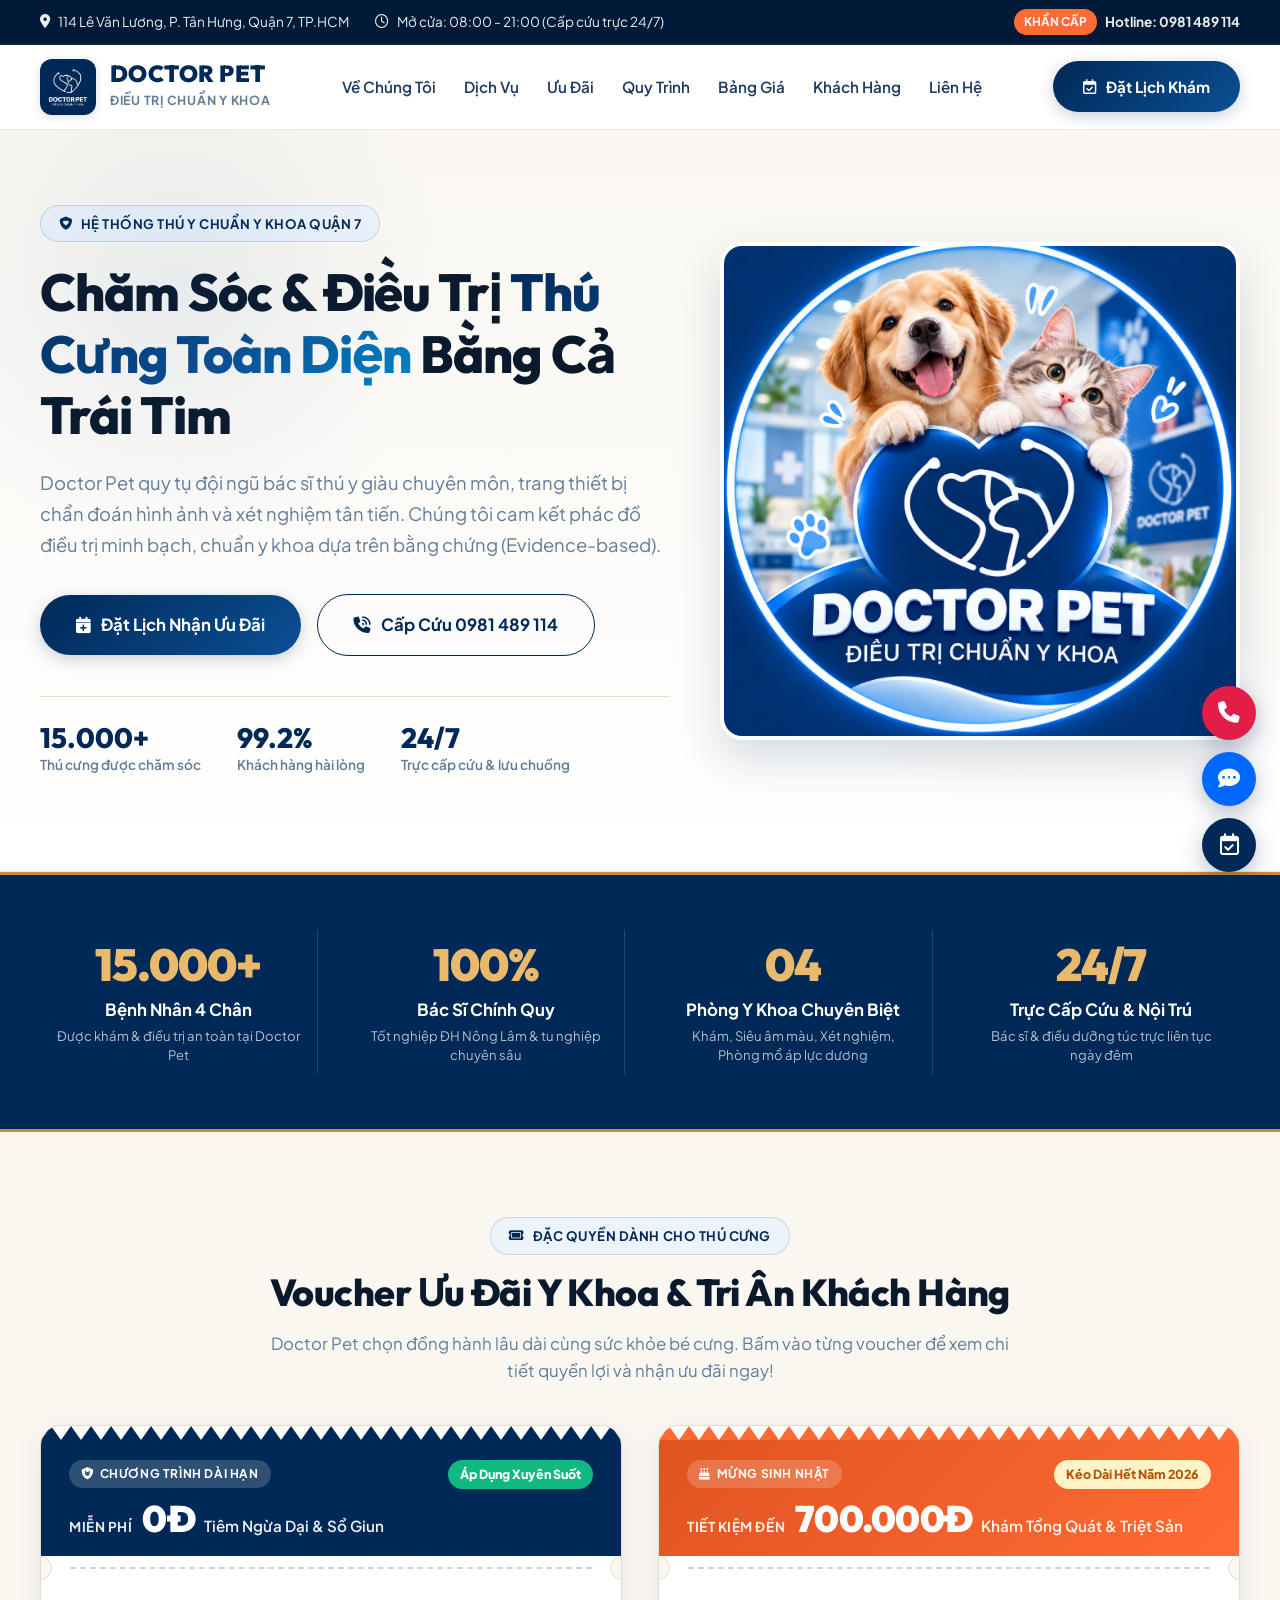
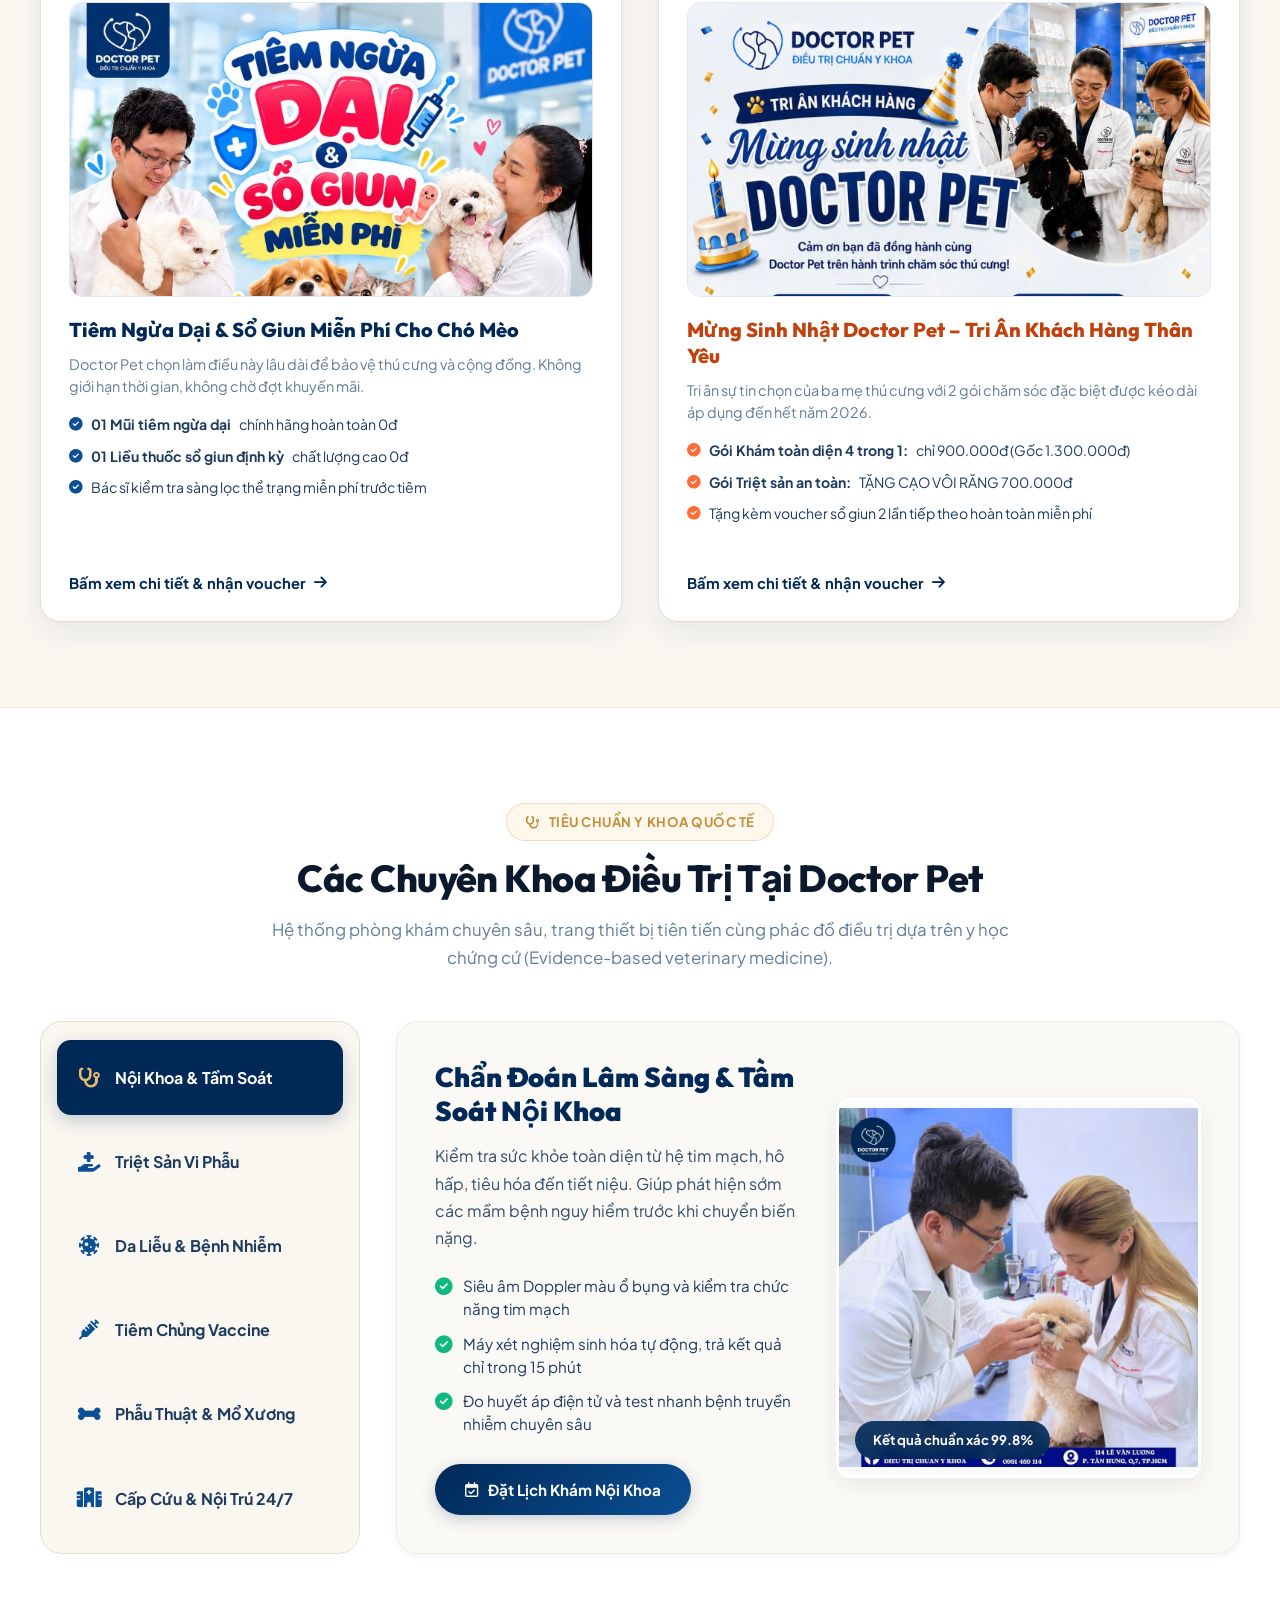
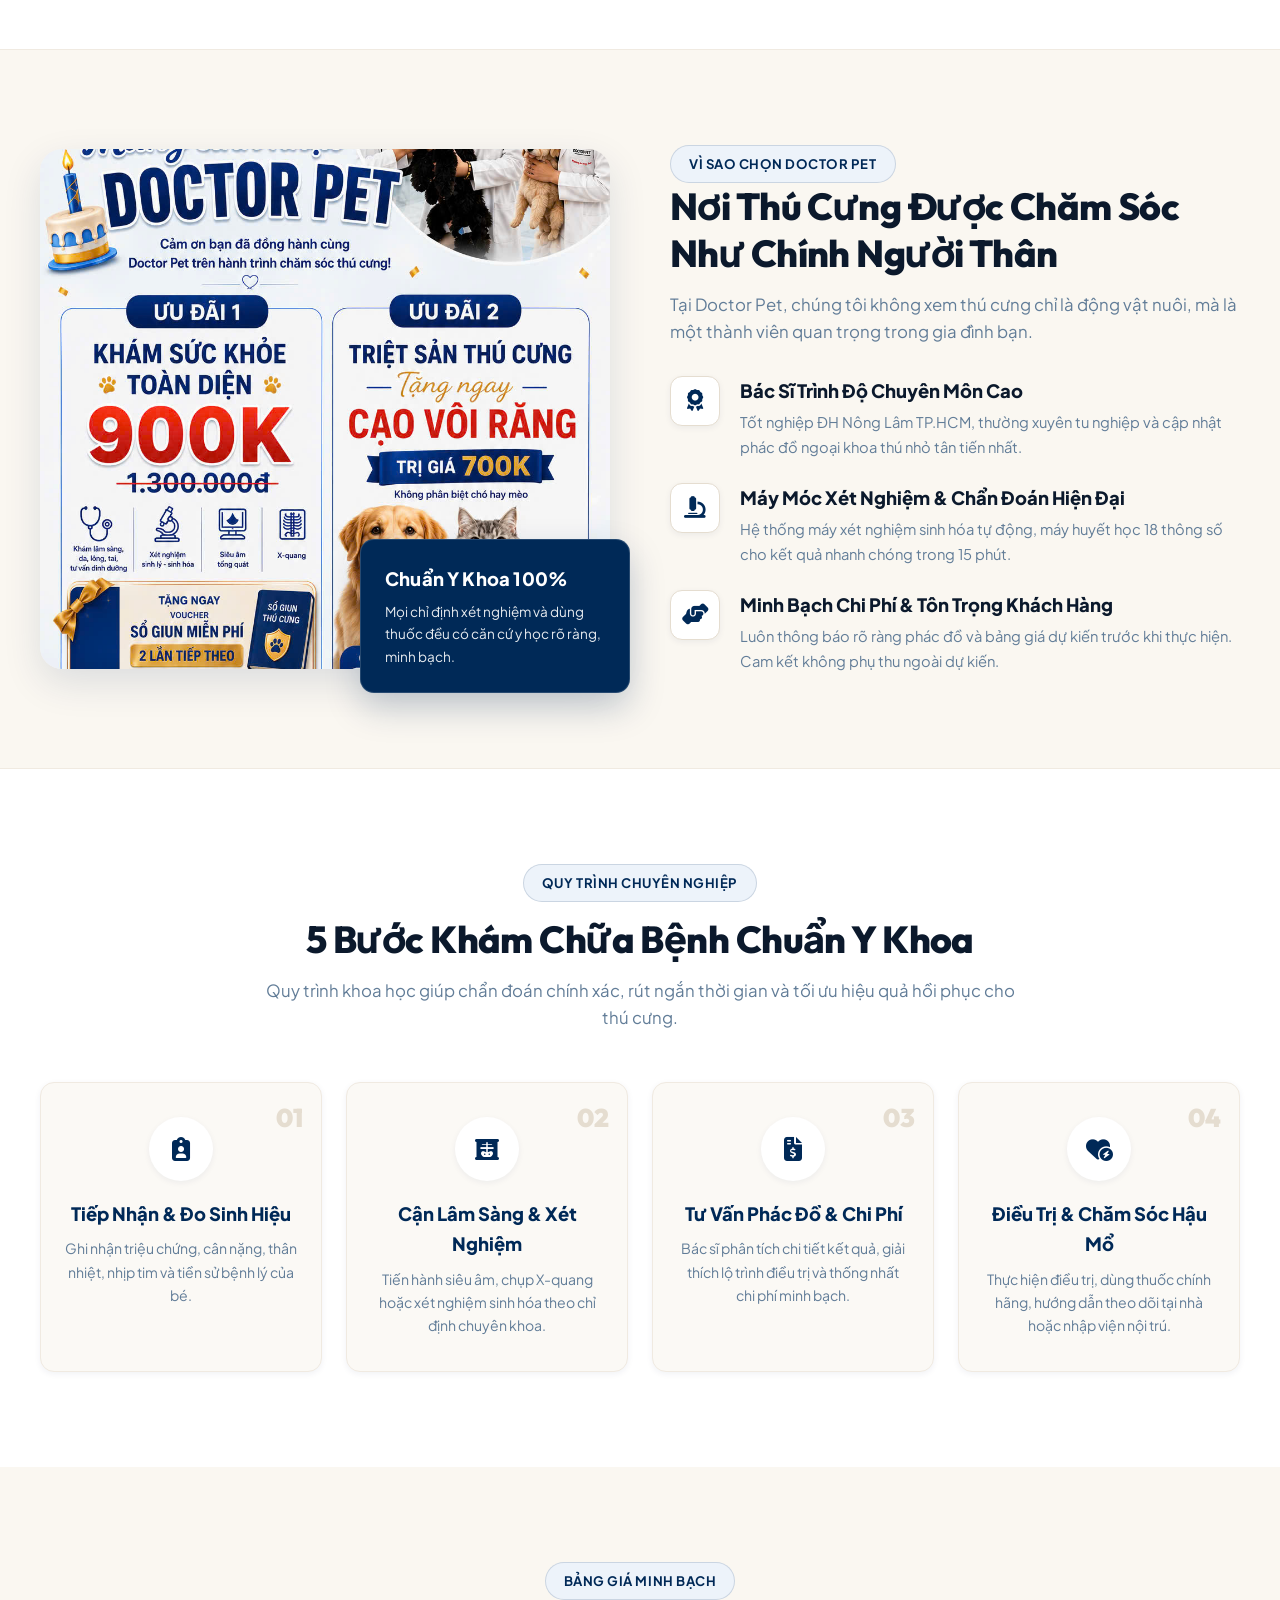
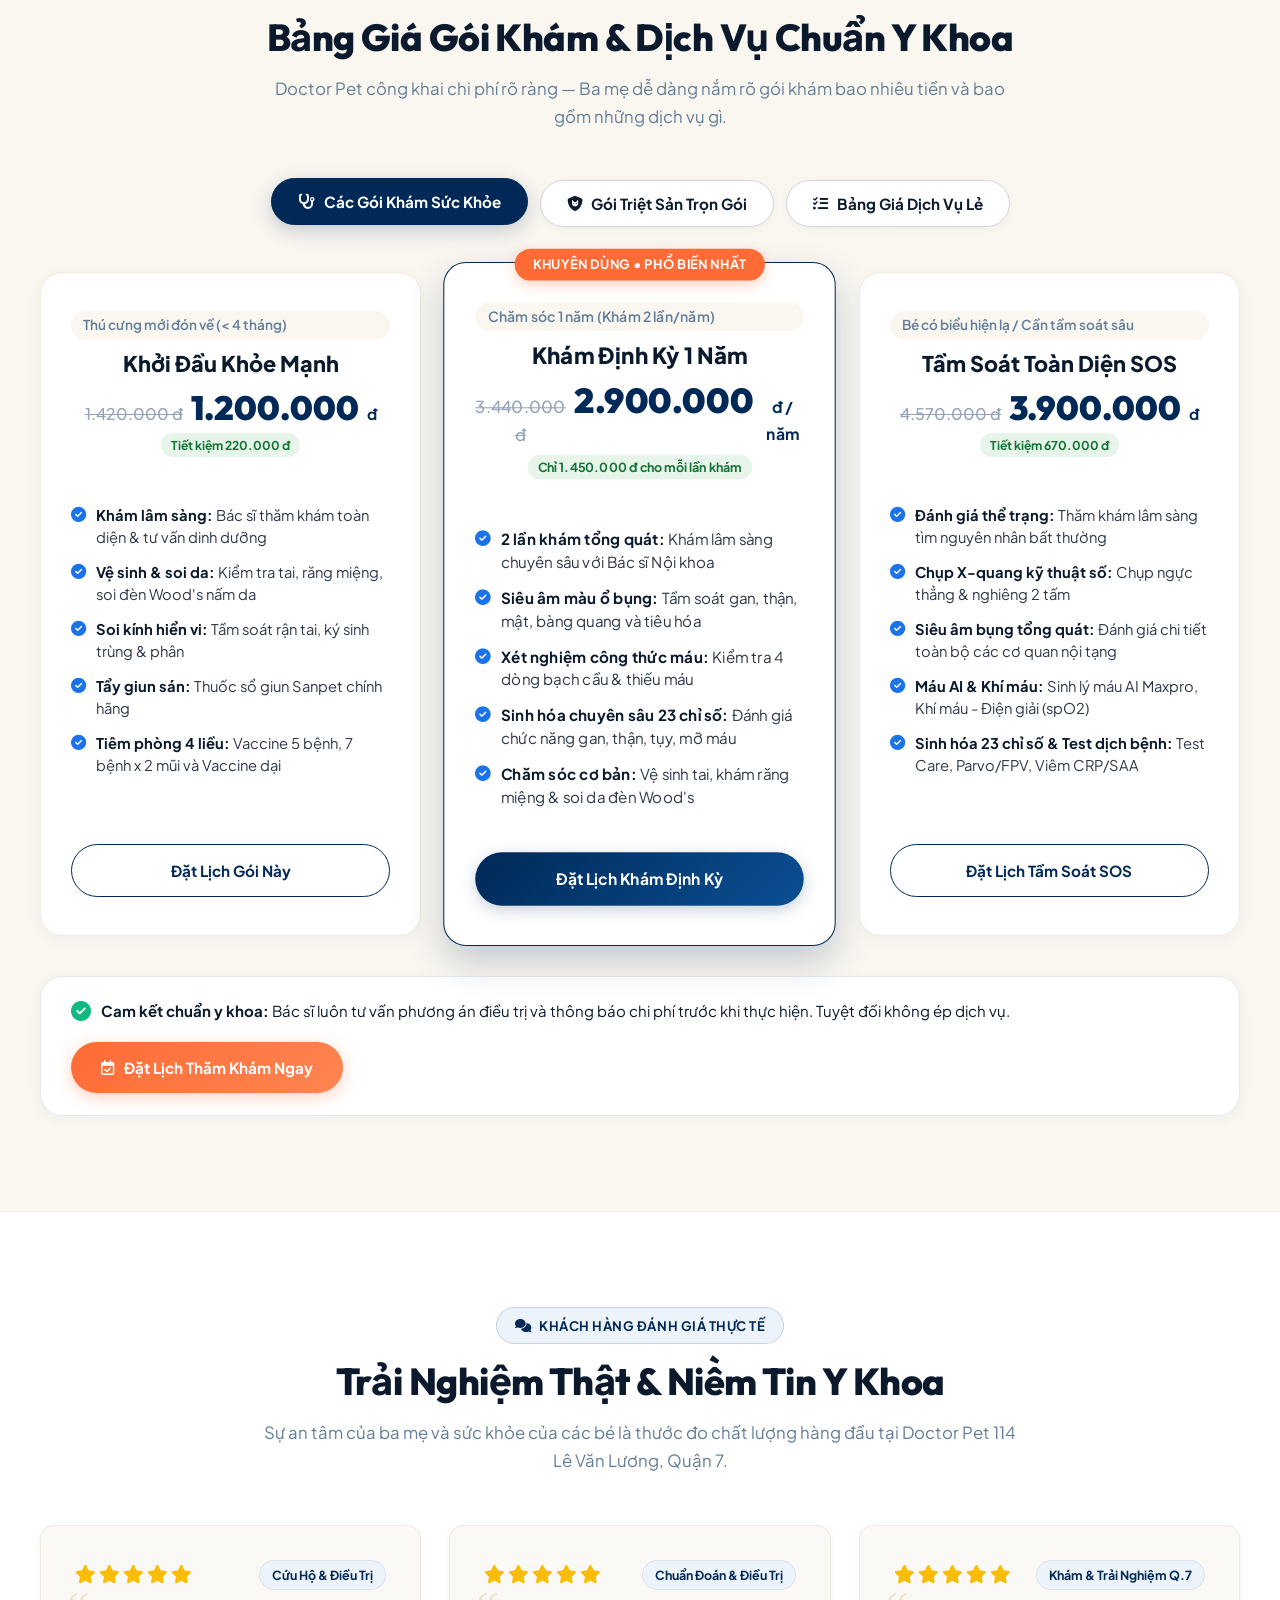
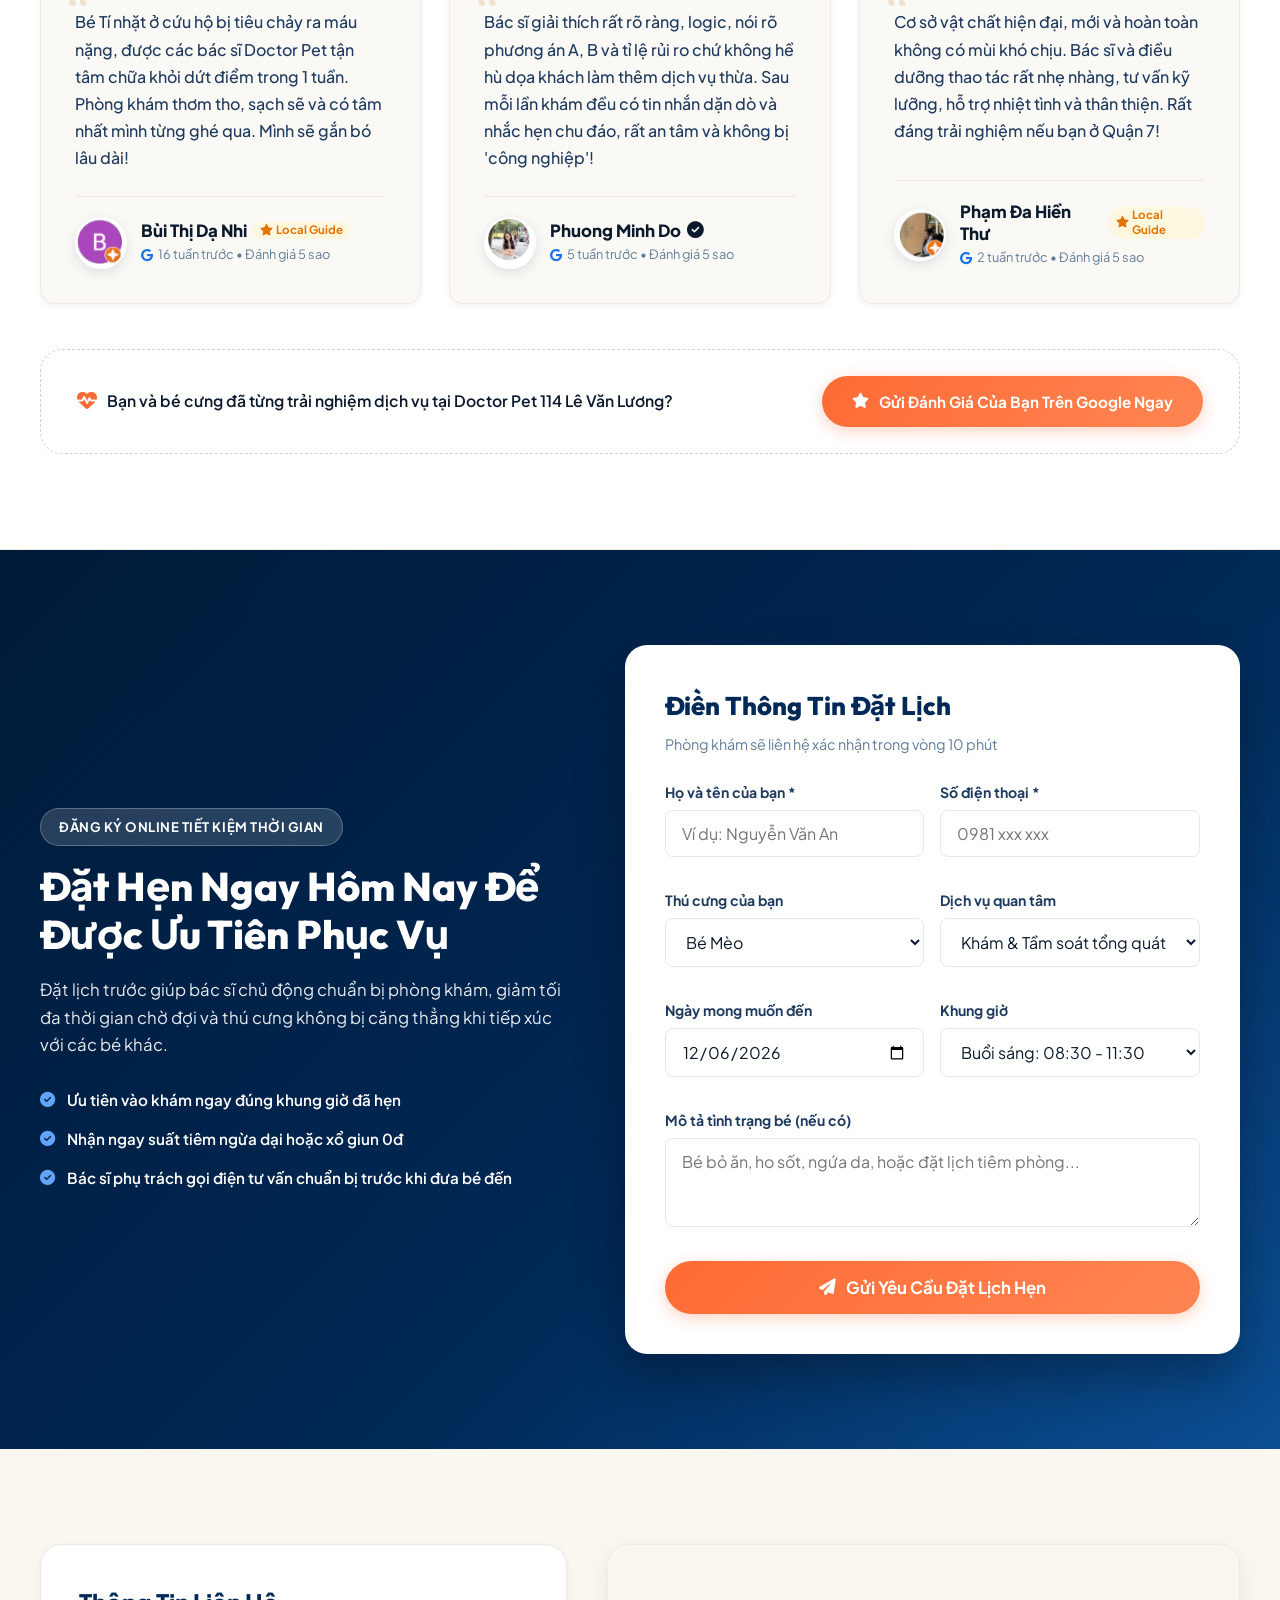
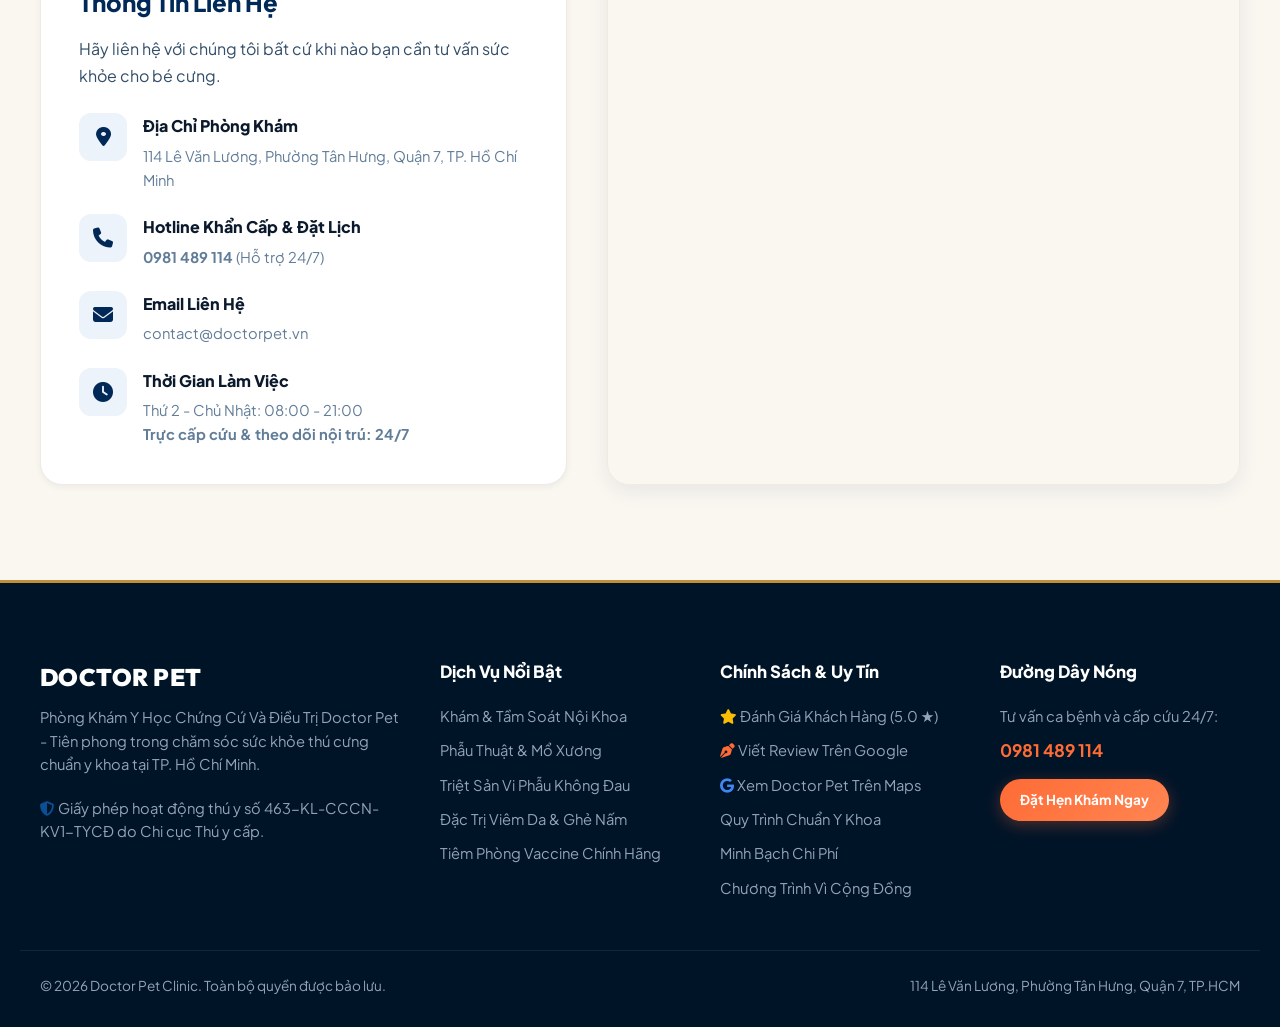
==== index.html @ 63d96e22 "feat: cap nhat hinh anh thuc te cho cac chuyen khoa va can chinh voucher 16:9 dep mat" ====
<!DOCTYPE html>
<html lang="vi">
<head>
  <meta charset="UTF-8">
  <meta name="viewport" content="width=device-width, initial-scale=1.0">
  <title>Doctor Pet - Phòng Khám Thú Y Chuẩn Y Khoa Quận 7 | Cấp Cứu & Điều Trị Chuyên Sâu</title>
  <meta name="description" content="Phòng khám thú y Doctor Pet - 114 Lê Văn Lương, Q7. Dịch vụ khám chữa bệnh chuẩn y khoa, mổ xương, triệt sản công nghệ cao, tầm soát sức khỏe và cấp cứu thú cưng 24/7. Hotline: 0981 489 114">
  <meta name="keywords" content="phòng khám thú y quận 7, thú y doctor pet, cấp cứu thú cưng quận 7, triệt sản chó mèo quận 7, mổ xương thú y, tiêm phòng chó mèo">

  <!-- Open Graph -->
  <meta property="og:title" content="Doctor Pet - Phòng Khám Thú Y Chuẩn Y Khoa Quận 7">
  <meta property="og:description" content="Khám chữa bệnh, triệt sản, phẫu thuật chỉnh hình & cấp cứu 24/7 cho thú cưng tại Quận 7. Tận tâm - Minh bạch - Chuẩn y khoa.">
  <meta property="og:image" content="assets/images/logo.jpg">
  <meta property="og:type" content="website">

  <!-- Favicon -->
  <link rel="icon" type="image/jpeg" href="assets/images/logo.jpg">

  <!-- Google Fonts -->
  <link rel="preconnect" href="https://fonts.googleapis.com">
  <link rel="preconnect" href="https://fonts.gstatic.com" crossorigin>
  <link href="https://fonts.googleapis.com/css2?family=Outfit:wght@500;600;700;800;900&family=Plus+Jakarta+Sans:wght@400;500;600;700;800&display=swap" rel="stylesheet">

  <!-- FontAwesome 6 Icons -->
  <link rel="stylesheet" href="https://cdnjs.cloudflare.com/ajax/libs/font-awesome/6.5.2/css/all.min.css">

  <!-- Main Stylesheet -->
  <link rel="stylesheet" href="assets/css/style.css">
</head>
<body>

  <!-- Top Announcement Bar -->
  <div class="top-bar">
    <div class="container top-bar-content">
      <div class="top-bar-info">
        <div class="top-bar-item">
          <i class="fa-solid fa-location-dot"></i>
          <span>114 Lê Văn Lương, P. Tân Hưng, Quận 7, TP.HCM</span>
        </div>
        <div class="top-bar-item">
          <i class="fa-regular fa-clock"></i>
          <span>Mở cửa: 08:00 - 21:00 (Cấp cứu trực 24/7)</span>
        </div>
      </div>
      <div class="top-bar-item">
        <span class="top-bar-badge">Khẩn cấp</span>
        <a href="tel:0981489114"><strong>Hotline: 0981 489 114</strong></a>
      </div>
    </div>
  </div>

  <!-- Header Navigation -->
  <header class="main-header" id="mainHeader">
    <div class="container nav-wrapper">
      <a href="#" class="logo-group">
        <img src="assets/images/logo.jpg" alt="Doctor Pet Logo">
        <div class="brand-text">
          <h1>DOCTOR PET</h1>
          <span>Điều Trị Chuẩn Y Khoa</span>
        </div>
      </a>

      <!-- Desktop Nav -->
      <nav class="main-nav" id="mainNav">
        <a href="#about" class="nav-link">Về Chúng Tôi</a>
        <a href="#services" class="nav-link">Dịch Vụ</a>
        <a href="#promotions" class="nav-link">Ưu Đãi</a>
        <a href="#workflow" class="nav-link">Quy Trình</a>
        <a href="#pricing" class="nav-link">Bảng Giá</a>
        <a href="#reviews" class="nav-link">Khách Hàng</a>
        <a href="#contact" class="nav-link">Liên Hệ</a>
      </nav>

      <!-- Action Button -->
      <div class="header-actions">
        <a href="#booking" class="btn btn-primary">
          <i class="fa-regular fa-calendar-check"></i>
          <span>Đặt Lịch Khám</span>
        </a>
        <button class="mobile-toggle" id="mobileToggle" aria-label="Menu">
          <i class="fa-solid fa-bars"></i>
        </button>
      </div>
    </div>
  </header>

  <!-- Hero Section -->
  <section class="hero" id="home">
    <div class="hero-glow-1"></div>
    <div class="hero-glow-2"></div>
    <div class="container hero-grid">
      <div class="hero-content">
        <div class="badge badge-primary">
          <i class="fa-solid fa-shield-heart"></i>
          <span>Hệ Thống Thú Y Chuẩn Y Khoa Quận 7</span>
        </div>
        <h2 class="hero-title">
          Chăm Sóc & Điều Trị <span class="highlight">Thú Cưng Toàn Diện</span> Bằng Cả Trái Tim
        </h2>
        <p class="hero-desc">
          Doctor Pet quy tụ đội ngũ bác sĩ thú y giàu chuyên môn, trang thiết bị chẩn đoán hình ảnh và xét nghiệm tân tiến. Chúng tôi cam kết phác đồ điều trị minh bạch, chuẩn y khoa dựa trên bằng chứng (Evidence-based).
        </p>
        <div class="hero-ctas">
          <a href="#booking" class="btn btn-primary btn-lg">
            <i class="fa-solid fa-calendar-plus"></i>
            <span>Đặt Lịch Nhận Ưu Đãi</span>
          </a>
          <a href="tel:0981489114" class="btn btn-outline btn-lg">
            <i class="fa-solid fa-phone-volume"></i>
            <span>Cấp Cứu 0981 489 114</span>
          </a>
        </div>
        <div class="hero-trust">
          <div class="trust-item">
            <span class="trust-number">15.000+</span>
            <span class="trust-label">Thú cưng được chăm sóc</span>
          </div>
          <div class="trust-item">
            <span class="trust-number">99.2%</span>
            <span class="trust-label">Khách hàng hài lòng</span>
          </div>
          <div class="trust-item">
            <span class="trust-number">24/7</span>
            <span class="trust-label">Trực cấp cứu & lưu chuồng</span>
          </div>
        </div>
      </div>

      <div class="hero-visual">
        <div class="hero-image-card">
          <img src="assets/images/avatar-bs.png" alt="Bác sĩ thú y Doctor Pet">
        </div>
      </div>
    </div>
  </section>

  <!-- ADI-Style Dark Navy Counter Strip (Chỉ Số Uy Tín & Chuẩn Quốc Tế) -->
  <section class="counter-section">
    <div class="container">
      <div class="counter-grid">
        <div class="counter-item">
          <div class="counter-number">15.000+</div>
          <div class="counter-label">Bệnh Nhân 4 Chân</div>
          <div class="counter-sub">Được khám & điều trị an toàn tại Doctor Pet</div>
        </div>
        <div class="counter-item">
          <div class="counter-number">100%</div>
          <div class="counter-label">Bác Sĩ Chính Quy</div>
          <div class="counter-sub">Tốt nghiệp ĐH Nông Lâm & tu nghiệp chuyên sâu</div>
        </div>
        <div class="counter-item">
          <div class="counter-number">04</div>
          <div class="counter-label">Phòng Y Khoa Chuyên Biệt</div>
          <div class="counter-sub">Khám, Siêu âm màu, Xét nghiệm, Phòng mổ áp lực dương</div>
        </div>
        <div class="counter-item">
          <div class="counter-number">24/7</div>
          <div class="counter-label">Trực Cấp Cứu & Nội Trú</div>
          <div class="counter-sub">Bác sĩ & điều dưỡng túc trực liên tục ngày đêm</div>
        </div>
      </div>
    </div>
  </section>

  <!-- Promotions Highlight: Interactive Voucher Cards with Sawtooth Perforation -->
  <section class="promo-section" id="promotions">
    <div class="container">
      <div class="section-header" style="margin-bottom: 40px;">
        <div class="badge badge-primary"><i class="fa-solid fa-ticket"></i> Đặc Quyền Dành Cho Thú Cưng</div>
        <h2 class="section-title">Voucher Ưu Đãi Y Khoa & Tri Ân Khách Hàng</h2>
        <p class="section-subtitle">Doctor Pet chọn đồng hành lâu dài cùng sức khỏe bé cưng. Bấm vào từng voucher để xem chi tiết quyền lợi và nhận ưu đãi ngay!</p>
      </div>

      <div class="vouchers-grid">
        <!-- Voucher 1: Tiêm dại & sổ giun miễn phí xuyên suốt -->
        <div class="voucher-card" onclick="openVoucherModal('rabies')" role="button" tabindex="0" aria-label="Xem voucher tiêm dại và sổ giun miễn phí">
          <!-- Răng cưa ở đầu voucher -->
          <div class="voucher-sawtooth-wrap">
            <div class="voucher-sawtooth-teeth"></div>
          </div>

          <div class="voucher-header">
            <div class="voucher-badge-row">
              <span class="voucher-type-badge"><i class="fa-solid fa-shield-cat"></i> CHƯƠNG TRÌNH DÀI HẠN</span>
              <span class="voucher-status-badge badge-pulse">Áp Dụng Xuyên Suốt</span>
            </div>
            <div class="voucher-value-box">
              <span class="voucher-value-prefix">MIỄN PHÍ</span>
              <span class="voucher-value-main">0Đ</span>
              <span class="voucher-value-sub">Tiêm Ngừa Dại & Sổ Giun</span>
            </div>
          </div>

          <!-- Rãnh xé vé & đường gạch đứt -->
          <div class="voucher-tear-line">
            <span class="voucher-notch notch-left"></span>
            <span class="voucher-dashed-line"></span>
            <span class="voucher-notch notch-right"></span>
          </div>

          <div class="voucher-body">
            <div class="voucher-thumb-wrap">
              <img src="assets/images/tiem-dai-voucher-16x9.png" alt="Doctor Pet tiêm ngừa dại và sổ giun miễn phí" class="voucher-thumb">
            </div>
            <h3 class="voucher-title">Tiêm Ngừa Dại & Sổ Giun Miễn Phí Cho Chó Mèo</h3>
            <p class="voucher-desc">Doctor Pet chọn làm điều này lâu dài để bảo vệ thú cưng và cộng đồng. Không giới hạn thời gian, không chờ đợt khuyến mãi.</p>
            <ul class="voucher-perks">
              <li><i class="fa-solid fa-circle-check"></i> <strong>01 Mũi tiêm ngừa dại</strong> chính hãng hoàn toàn 0đ</li>
              <li><i class="fa-solid fa-circle-check"></i> <strong>01 Liều thuốc sổ giun định kỳ</strong> chất lượng cao 0đ</li>
              <li><i class="fa-solid fa-circle-check"></i> Bác sĩ kiểm tra sàng lọc thể trạng miễn phí trước tiêm</li>
            </ul>
            <div class="voucher-footer">
              <span class="voucher-cta-text">Bấm xem chi tiết & nhận voucher <i class="fa-solid fa-arrow-right"></i></span>
            </div>
          </div>
        </div>

        <!-- Voucher 2: Mừng sinh nhật - Tri ân khách hàng đến hết năm -->
        <div class="voucher-card voucher-secondary" onclick="openVoucherModal('birthday')" role="button" tabindex="0" aria-label="Xem voucher mừng sinh nhật Doctor Pet">
          <!-- Răng cưa ở đầu voucher -->
          <div class="voucher-sawtooth-wrap">
            <div class="voucher-sawtooth-teeth"></div>
          </div>

          <div class="voucher-header voucher-header-secondary">
            <div class="voucher-badge-row">
              <span class="voucher-type-badge"><i class="fa-solid fa-cake-candles"></i> MỪNG SINH NHẬT</span>
              <span class="voucher-status-badge badge-amber">Kéo Dài Hết Năm 2026</span>
            </div>
            <div class="voucher-value-box">
              <span class="voucher-value-prefix">TIẾT KIỆM ĐẾN</span>
              <span class="voucher-value-main">700.000Đ</span>
              <span class="voucher-value-sub">Khám Tổng Quát & Triệt Sản</span>
            </div>
          </div>

          <!-- Rãnh xé vé & đường gạch đứt -->
          <div class="voucher-tear-line">
            <span class="voucher-notch notch-left"></span>
            <span class="voucher-dashed-line"></span>
            <span class="voucher-notch notch-right"></span>
          </div>

          <div class="voucher-body">
            <div class="voucher-thumb-wrap">
              <img src="assets/images/uudai-sinhnhat-voucher-16x9.png" alt="Mừng sinh nhật Doctor Pet tri ân khách hàng" class="voucher-thumb">
            </div>
            <h3 class="voucher-title">Mừng Sinh Nhật Doctor Pet – Tri Ân Khách Hàng Thân Yêu</h3>
            <p class="voucher-desc">Tri ân sự tin chọn của ba mẹ thú cưng với 2 gói chăm sóc đặc biệt được kéo dài áp dụng đến hết năm 2026.</p>
            <ul class="voucher-perks">
              <li><i class="fa-solid fa-circle-check"></i> <strong>Gói Khám toàn diện 4 trong 1:</strong> chỉ 900.000đ (Gốc 1.300.000đ)</li>
              <li><i class="fa-solid fa-circle-check"></i> <strong>Gói Triệt sản an toàn:</strong> TẶNG CẠO VÔI RĂNG 700.000đ</li>
              <li><i class="fa-solid fa-circle-check"></i> Tặng kèm voucher sổ giun 2 lần tiếp theo hoàn toàn miễn phí</li>
            </ul>
            <div class="voucher-footer">
              <span class="voucher-cta-text">Bấm xem chi tiết & nhận voucher <i class="fa-solid fa-arrow-right"></i></span>
            </div>
          </div>
        </div>
      </div>
    </div>
  </section>

  <!-- ADI-Style Interactive Tabbed Services (Chuyên Khoa Thú Y Chuẩn Quốc Tế) -->
  <section class="tabbed-services-section" id="services">
    <div class="container">
      <div class="section-header">
        <div class="badge badge-gold"><i class="fa-solid fa-stethoscope"></i> Tiêu Chuẩn Y Khoa Quốc Tế</div>
        <h2 class="section-title">Các Chuyên Khoa Điều Trị Tại Doctor Pet</h2>
        <p class="section-subtitle">Hệ thống phòng khám chuyên sâu, trang thiết bị tiên tiến cùng phác đồ điều trị dựa trên y học chứng cứ (Evidence-based veterinary medicine).</p>
      </div>

      <div class="tabbed-services-layout">
        <!-- Sidebar Tabs Navigation -->
        <div class="service-tabs-nav" role="tablist">
          <button class="service-tab-btn active" data-tab="tab-clinical">
            <i class="fa-solid fa-stethoscope"></i>
            <span>Nội Khoa & Tầm Soát</span>
          </button>
          <button class="service-tab-btn" data-tab="tab-neuter">
            <i class="fa-solid fa-hand-holding-medical"></i>
            <span>Triệt Sản Vi Phẫu</span>
          </button>
          <button class="service-tab-btn" data-tab="tab-derm">
            <i class="fa-solid fa-virus-covid"></i>
            <span>Da Liễu & Bệnh Nhiễm</span>
          </button>
          <button class="service-tab-btn" data-tab="tab-vaccine">
            <i class="fa-solid fa-syringe"></i>
            <span>Tiêm Chủng Vaccine</span>
          </button>
          <button class="service-tab-btn" data-tab="tab-surgery">
            <i class="fa-solid fa-bone"></i>
            <span>Phẫu Thuật & Mổ Xương</span>
          </button>
          <button class="service-tab-btn" data-tab="tab-icu">
            <i class="fa-solid fa-hospital"></i>
            <span>Cấp Cứu & Nội Trú 24/7</span>
          </button>
        </div>

        <!-- Tab Panels Container -->
        <div class="service-tab-panels">
          <!-- Panel 1: Nội Khoa & Tầm Soát -->
          <div class="service-tab-panel active" id="tab-clinical">
            <div class="tab-panel-grid">
              <div class="tab-panel-info">
                <h3>Chẩn Đoán Lâm Sàng & Tầm Soát Nội Khoa</h3>
                <p class="tab-panel-desc">Kiểm tra sức khỏe toàn diện từ hệ tim mạch, hô hấp, tiêu hóa đến tiết niệu. Giúp phát hiện sớm các mầm bệnh nguy hiểm trước khi chuyển biến nặng.</p>
                <ul class="tab-panel-features">
                  <li><i class="fa-solid fa-circle-check"></i> Siêu âm Doppler màu ổ bụng và kiểm tra chức năng tim mạch</li>
                  <li><i class="fa-solid fa-circle-check"></i> Máy xét nghiệm sinh hóa tự động, trả kết quả chỉ trong 15 phút</li>
                  <li><i class="fa-solid fa-circle-check"></i> Đo huyết áp điện tử và test nhanh bệnh truyền nhiễm chuyên sâu</li>
                </ul>
                <a href="#booking" class="btn btn-primary" onclick="claimVoucher('Khám & Tầm soát tổng quát')">
                  <i class="fa-regular fa-calendar-check"></i>
                  <span>Đặt Lịch Khám Nội Khoa</span>
                </a>
              </div>
              <div class="tab-panel-visual">
                <img src="assets/images/Noi-khoa-tam-soat.JPG" alt="Nội khoa & tầm soát Doctor Pet">
                <span class="tab-panel-badge"><i class="fa-solid fa-shield-check"></i> Kết quả chuẩn xác 99.8%</span>
              </div>
            </div>
          </div>

          <!-- Panel 2: Triệt Sản Vi Phẫu -->
          <div class="service-tab-panel" id="tab-neuter">
            <div class="tab-panel-grid">
              <div class="tab-panel-info">
                <h3>Triệt Sản Vi Phẫu Thẩm Mỹ An Toàn</h3>
                <p class="tab-panel-desc">Công nghệ triệt sản vi phẫu ít xâm lấn hàng đầu dành cho chó và mèo. Vết mổ siêu nhỏ chỉ 1-2cm, khâu thẩm mỹ chỉ tự tiêu không cần cắt chỉ hay đeo loa.</p>
                <ul class="tab-panel-features">
                  <li><i class="fa-solid fa-circle-check"></i> Gây mê bay hơi Isoflurane tiêu chuẩn quốc tế an toàn cho tim phổi</li>
                  <li><i class="fa-solid fa-circle-check"></i> Đường mổ tinh tế, mau lành trong 3-5 ngày, hạn chế tối đa sẹo</li>
                  <li><i class="fa-solid fa-circle-check"></i> Tặng kèm dịch vụ cạo vôi răng cao cấp trị giá 700.000đ</li>
                </ul>
                <a href="#booking" class="btn btn-primary" onclick="claimVoucher('Triệt sản an toàn')">
                  <i class="fa-regular fa-calendar-check"></i>
                  <span>Đăng Ký Gói Triệt Sản</span>
                </a>
              </div>
              <div class="tab-panel-visual">
                <img src="assets/images/Triet-san-vi-phau.jpg" alt="Triệt sản vi phẫu an toàn Doctor Pet">
                <span class="tab-panel-badge"><i class="fa-solid fa-heart-pulse"></i> Tỉnh táo sau 4-6 giờ</span>
              </div>
            </div>
          </div>

          <!-- Panel 3: Da Liễu & Bệnh Nhiễm -->
          <div class="service-tab-panel" id="tab-derm">
            <div class="tab-panel-grid">
              <div class="tab-panel-info">
                <h3>Da Liễu, Nhiễm Trùng & Vi Ký Sinh Trùng</h3>
                <p class="tab-panel-desc">Phác đồ đặc trị dứt điểm các bệnh da liễu dai dẳng như xà mâu Demodex, viêm da dị ứng, nấm da Microsporum và các bệnh truyền nhiễm cấp tính.</p>
                <ul class="tab-panel-features">
                  <li><i class="fa-solid fa-circle-check"></i> Soi tươi vi nấm, cạo tế bào học da chẩn đoán đúng nguyên nhân</li>
                  <li><i class="fa-solid fa-circle-check"></i> Liệu pháp tắm thuốc thảo dược phục hồi lớp màng bảo vệ biểu bì</li>
                  <li><i class="fa-solid fa-circle-check"></i> Phác đồ điều trị kháng sinh đồ chính xác hạn chế nguy cơ tái phát</li>
                </ul>
                <a href="#booking" class="btn btn-primary" onclick="claimVoucher('Da liễu / Viêm da')">
                  <i class="fa-regular fa-calendar-check"></i>
                  <span>Tư Vấn Điều Trị Da Liễu</span>
                </a>
              </div>
              <div class="tab-panel-visual">
                <img src="assets/images/Da-lieu-benh-nhiem.jpg" alt="Điều trị da liễu và bệnh truyền nhiễm Doctor Pet">
                <span class="tab-panel-badge"><i class="fa-solid fa-circle-check"></i> Dứt điểm ngứa da & rụng lông</span>
              </div>
            </div>
          </div>

          <!-- Panel 4: Tiêm Chủng Vaccine -->
          <div class="service-tab-panel" id="tab-vaccine">
            <div class="tab-panel-grid">
              <div class="tab-panel-info">
                <h3>Tiêm Chủng Vaccine Chuẩn GSP & Phòng Dịch</h3>
                <p class="tab-panel-desc">Bảo vệ thú cưng trước các bệnh dịch nguy hiểm chết người. Sử dụng 100% vaccine nhập khẩu chính hãng từ Pháp (Boehringer Ingelheim) và Mỹ (Zoetis).</p>
                <ul class="tab-panel-features">
                  <li><i class="fa-solid fa-circle-check"></i> Hệ thống lưu trữ dây chuyền lạnh chuẩn GSP từ 2°C – 8°C</li>
                  <li><i class="fa-solid fa-circle-check"></i> Miễn phí 100% mũi tiêm phòng dại và thuốc sổ giun định kỳ</li>
                  <li><i class="fa-solid fa-circle-check"></i> Quản lý lịch tiêm thông minh qua sổ điện tử tự động nhắc lịch</li>
                </ul>
                <a href="#booking" class="btn btn-primary" onclick="claimVoucher('Tiêm phòng vaccine / Ngừa dại')">
                  <i class="fa-regular fa-calendar-check"></i>
                  <span>Đặt Lịch Tiêm Phòng</span>
                </a>
              </div>
              <div class="tab-panel-visual">
                <img src="assets/images/Ngua-dai-mien-phi.jpg" alt="Tiêm phòng vaccine chính hãng Doctor Pet">
                <span class="tab-panel-badge"><i class="fa-solid fa-shield-virus"></i> Vaccine chính hãng 100%</span>
              </div>
            </div>
          </div>

          <!-- Panel 5: Phẫu Thuật & Mổ Xương -->
          <div class="service-tab-panel" id="tab-surgery">
            <div class="tab-panel-grid">
              <div class="tab-panel-info">
                <h3>Phẫu Thuật Ngoại Khoa & Kết Hợp Xương</h3>
                <p class="tab-panel-desc">Phòng mổ vô trùng áp lực dương đạt chuẩn y khoa với hệ thống monitor theo dõi sinh hiệu liên tục. Chuyên sâu mổ gãy xương, kết hợp nẹp vít sinh học.</p>
                <ul class="tab-panel-features">
                  <li><i class="fa-solid fa-circle-check"></i> Phẫu thuật chỉnh hình chấn thương nẹp vít sinh học Titanium</li>
                  <li><i class="fa-solid fa-circle-check"></i> Chụp X-quang kỹ thuật số sắc nét xác định chính xác tổn thương</li>
                  <li><i class="fa-solid fa-circle-check"></i> Quy trình giảm đau đa mô thức giúp bé phục hồi nhanh, ít đau đớn</li>
                </ul>
                <a href="#booking" class="btn btn-primary" onclick="claimVoucher('Phẫu thuật / Mổ xương')">
                  <i class="fa-regular fa-calendar-check"></i>
                  <span>Tư Vấn Ca Phẫu Thuật</span>
                </a>
              </div>
              <div class="tab-panel-visual">
                <img src="assets/images/Phau-thua-mo-xuong.jpg" alt="Phẫu thuật mổ xương thú y Doctor Pet">
                <span class="tab-panel-badge"><i class="fa-solid fa-award"></i> Phòng mổ vô trùng 100%</span>
              </div>
            </div>
          </div>

          <!-- Panel 6: Cấp Cứu & Nội Trú 24/7 -->
          <div class="service-tab-panel" id="tab-icu">
            <div class="tab-panel-grid">
              <div class="tab-panel-info">
                <h3>Cấp Cứu 24/7 & Phòng Nội Trú Cách Ly</h3>
                <p class="tab-panel-desc">Đội ngũ y bác sĩ trực cấp cứu 24/7 sẵn sàng can thiệp kịp thời các ca ngộ độc, khó thở, tai nạn giao thông, đẻ khó và lưu viện nội trú chăm sóc đặc biệt.</p>
                <ul class="tab-panel-features">
                  <li><i class="fa-solid fa-circle-check"></i> Buồng oxy áp lực, máy hút đờm nhớt và lồng ấp chuyên dụng</li>
                  <li><i class="fa-solid fa-circle-check"></i> Khu lưu viện cách ly riêng biệt cho chó và mèo có camera theo dõi</li>
                  <li><i class="fa-solid fa-circle-check"></i> Bác sĩ cập nhật video và báo cáo chỉ số sinh hiệu cho chủ nuôi mỗi ngày</li>
                </ul>
                <a href="#booking" class="btn btn-secondary" onclick="claimVoucher('Cấp cứu khẩn cấp')">
                  <i class="fa-solid fa-phone-volume"></i>
                  <span>Hotline Cấp Cứu: 0981 489 114</span>
                </a>
              </div>
              <div class="tab-panel-visual">
                <img src="assets/images/Cap-cuu-noi-tru.jpg" alt="Cấp cứu thú y 24/7 Doctor Pet">
                <span class="tab-panel-badge" style="background: rgba(220, 38, 38, 0.95);"><i class="fa-solid fa-clock"></i> Túc trực 24/7 xuyên suốt</span>
              </div>
            </div>
          </div>
        </div>
      </div>
    </div>
  </section>

  <!-- Quality / Evidence-Based Highlights -->
  <section class="quality-section" id="about">
    <div class="container quality-grid">
      <div class="quality-image-wrap">
        <img src="assets/images/banner-uudai.jpg" alt="Phòng khám Doctor Pet chuẩn y khoa">
        <div class="quality-badge-card">
          <h4>Chuẩn Y Khoa 100%</h4>
          <p>Mọi chỉ định xét nghiệm và dùng thuốc đều có căn cứ y học rõ ràng, minh bạch.</p>
        </div>
      </div>

      <div class="quality-content">
        <div class="badge badge-primary">Vì Sao Chọn Doctor Pet</div>
        <h2 class="section-title">Nơi Thú Cưng Được Chăm Sóc Như Chính Người Thân</h2>
        <p class="section-subtitle">Tại Doctor Pet, chúng tôi không xem thú cưng chỉ là động vật nuôi, mà là một thành viên quan trọng trong gia đình bạn.</p>

        <div class="quality-list">
          <div class="quality-item">
            <div class="quality-icon">
              <i class="fa-solid fa-award"></i>
            </div>
            <div class="quality-text">
              <h4>Bác Sĩ Trình Độ Chuyên Môn Cao</h4>
              <p>Tốt nghiệp ĐH Nông Lâm TP.HCM, thường xuyên tu nghiệp và cập nhật phác đồ ngoại khoa thú nhỏ tân tiến nhất.</p>
            </div>
          </div>

          <div class="quality-item">
            <div class="quality-icon">
              <i class="fa-solid fa-microscope"></i>
            </div>
            <div class="quality-text">
              <h4>Máy Móc Xét Nghiệm & Chẩn Đoán Hiện Đại</h4>
              <p>Hệ thống máy xét nghiệm sinh hóa tự động, máy huyết học 18 thông số cho kết quả nhanh chóng trong 15 phút.</p>
            </div>
          </div>

          <div class="quality-item">
            <div class="quality-icon">
              <i class="fa-solid fa-handshake-angle"></i>
            </div>
            <div class="quality-text">
              <h4>Minh Bạch Chi Phí & Tôn Trọng Khách Hàng</h4>
              <p>Luôn thông báo rõ ràng phác đồ và bảng giá dự kiến trước khi thực hiện. Cam kết không phụ thu ngoài dự kiến.</p>
            </div>
          </div>
        </div>
      </div>
    </div>
  </section>

  <!-- Workflow Section -->
  <section class="workflow-section" id="workflow">
    <div class="container">
      <div class="section-header">
        <div class="badge badge-primary">Quy Trình Chuyên Nghiệp</div>
        <h2 class="section-title">5 Bước Khám Chữa Bệnh Chuẩn Y Khoa</h2>
        <p class="section-subtitle">Quy trình khoa học giúp chẩn đoán chính xác, rút ngắn thời gian và tối ưu hiệu quả hồi phục cho thú cưng.</p>
      </div>

      <div class="workflow-grid">
        <div class="workflow-card">
          <span class="step-number">01</span>
          <div class="step-icon"><i class="fa-solid fa-clipboard-user"></i></div>
          <h3 class="step-title">Tiếp Nhận & Đo Sinh Hiệu</h3>
          <p class="step-desc">Ghi nhận triệu chứng, cân nặng, thân nhiệt, nhịp tim và tiền sử bệnh lý của bé.</p>
        </div>

        <div class="workflow-card">
          <span class="step-number">02</span>
          <div class="step-icon"><i class="fa-solid fa-x-ray"></i></div>
          <h3 class="step-title">Cận Lâm Sàng & Xét Nghiệm</h3>
          <p class="step-desc">Tiến hành siêu âm, chụp X-quang hoặc xét nghiệm sinh hóa theo chỉ định chuyên khoa.</p>
        </div>

        <div class="workflow-card">
          <span class="step-number">03</span>
          <div class="step-icon"><i class="fa-solid fa-file-invoice-dollar"></i></div>
          <h3 class="step-title">Tư Vấn Phác Đồ & Chi Phí</h3>
          <p class="step-desc">Bác sĩ phân tích chi tiết kết quả, giải thích lộ trình điều trị và thống nhất chi phí minh bạch.</p>
        </div>

        <div class="workflow-card">
          <span class="step-number">04</span>
          <div class="step-icon"><i class="fa-solid fa-heart-circle-bolt"></i></div>
          <h3 class="step-title">Điều Trị & Chăm Sóc Hậu Mổ</h3>
          <p class="step-desc">Thực hiện điều trị, dùng thuốc chính hãng, hướng dẫn theo dõi tại nhà hoặc nhập viện nội trú.</p>
        </div>
      </div>
    </div>
  </section>

  <!-- Pricing Section with Interactive Tabs & Concise Real Packages -->
  <section class="pricing-section" id="pricing">
    <div class="container">
      <div class="section-header">
        <div class="badge badge-primary">Bảng Giá Minh Bạch</div>
        <h2 class="section-title">Bảng Giá Gói Khám & Dịch Vụ Chuẩn Y Khoa</h2>
        <p class="section-subtitle">Doctor Pet công khai chi phí rõ ràng — Ba mẹ dễ dàng nắm rõ gói khám bao nhiêu tiền và bao gồm những dịch vụ gì.</p>
      </div>

      <!-- Pricing Category Tabs Switcher -->
      <div class="pricing-tabs-nav">
        <button type="button" class="pricing-tab-btn active" data-tab="tab-checkup-packages">
          <i class="fa-solid fa-stethoscope"></i>
          <span>Các Gói Khám Sức Khỏe</span>
        </button>
        <button type="button" class="pricing-tab-btn" data-tab="tab-spay-packages">
          <i class="fa-solid fa-shield-cat"></i>
          <span>Gói Triệt Sản Trọn Gói</span>
        </button>
        <button type="button" class="pricing-tab-btn" data-tab="tab-single-services">
          <i class="fa-solid fa-list-check"></i>
          <span>Bảng Giá Dịch Vụ Lẻ</span>
        </button>
      </div>

      <!-- TAB 1: Gói Khám Sức Khỏe (Ngắn gọn, súc tích) -->
      <div class="pricing-tab-panel active" id="tab-checkup-packages">
        <div class="pricing-grid">
          <!-- Gói 1: Khởi Đầu Khỏe Mạnh -->
          <div class="pricing-card">
            <span class="pricing-target">Thú cưng mới đón về (&lt; 4 tháng)</span>
            <div class="pricing-header">
              <h3 class="pricing-name">Khởi Đầu Khỏe Mạnh</h3>
              <div class="pricing-price-box">
                <span class="pricing-original">1.420.000 đ</span>
                <span class="pricing-cost">1.200.000</span>
                <span class="pricing-unit">đ</span>
              </div>
              <span class="pricing-saving-pill">Tiết kiệm 220.000 đ</span>
            </div>
            <ul class="pricing-features">
              <li><i class="fa-solid fa-circle-check"></i> <div><strong>Khám lâm sàng:</strong> Bác sĩ thăm khám toàn diện &amp; tư vấn dinh dưỡng</div></li>
              <li><i class="fa-solid fa-circle-check"></i> <div><strong>Vệ sinh &amp; soi da:</strong> Kiểm tra tai, răng miệng, soi đèn Wood's nấm da</div></li>
              <li><i class="fa-solid fa-circle-check"></i> <div><strong>Soi kính hiển vi:</strong> Tầm soát rận tai, ký sinh trùng &amp; phân</div></li>
              <li><i class="fa-solid fa-circle-check"></i> <div><strong>Tẩy giun sán:</strong> Thuốc sổ giun Sanpet chính hãng</div></li>
              <li><i class="fa-solid fa-circle-check"></i> <div><strong>Tiêm phòng 4 liều:</strong> Vaccine 5 bệnh, 7 bệnh x 2 mũi và Vaccine dại</div></li>
            </ul>
            <a href="#booking" class="btn btn-outline" style="width: 100%; text-align: center;">Đặt Lịch Gói Này</a>
          </div>

          <!-- Gói 2: Khám Định Kỳ 1 Năm (Featured) -->
          <div class="pricing-card featured">
            <span class="pricing-card-badge">Khuyên Dùng • Phổ Biến Nhất</span>
            <span class="pricing-target">Chăm sóc 1 năm (Khám 2 lần/năm)</span>
            <div class="pricing-header">
              <h3 class="pricing-name">Khám Định Kỳ 1 Năm</h3>
              <div class="pricing-price-box">
                <span class="pricing-original">3.440.000 đ</span>
                <span class="pricing-cost">2.900.000</span>
                <span class="pricing-unit">đ / năm</span>
              </div>
              <span class="pricing-saving-pill">Chỉ 1.450.000 đ cho mỗi lần khám</span>
            </div>
            <ul class="pricing-features">
              <li><i class="fa-solid fa-circle-check"></i> <div><strong>2 lần khám tổng quát:</strong> Khám lâm sàng chuyên sâu với Bác sĩ Nội khoa</div></li>
              <li><i class="fa-solid fa-circle-check"></i> <div><strong>Siêu âm màu ổ bụng:</strong> Tầm soát gan, thận, mật, bàng quang và tiêu hóa</div></li>
              <li><i class="fa-solid fa-circle-check"></i> <div><strong>Xét nghiệm công thức máu:</strong> Kiểm tra 4 dòng bạch cầu &amp; thiếu máu</div></li>
              <li><i class="fa-solid fa-circle-check"></i> <div><strong>Sinh hóa chuyên sâu 23 chỉ số:</strong> Đánh giá chức năng gan, thận, tụy, mỡ máu</div></li>
              <li><i class="fa-solid fa-circle-check"></i> <div><strong>Chăm sóc cơ bản:</strong> Vệ sinh tai, khám răng miệng &amp; soi da đèn Wood's</div></li>
            </ul>
            <a href="#booking" class="btn btn-primary" style="width: 100%; text-align: center;">Đặt Lịch Khám Định Kỳ</a>
          </div>

          <!-- Gói 3: Tầm Soát Toàn Diện SOS -->
          <div class="pricing-card">
            <span class="pricing-target">Bé có biểu hiện lạ / Cần tầm soát sâu</span>
            <div class="pricing-header">
              <h3 class="pricing-name">Tầm Soát Toàn Diện SOS</h3>
              <div class="pricing-price-box">
                <span class="pricing-original">4.570.000 đ</span>
                <span class="pricing-cost">3.900.000</span>
                <span class="pricing-unit">đ</span>
              </div>
              <span class="pricing-saving-pill">Tiết kiệm 670.000 đ</span>
            </div>
            <ul class="pricing-features">
              <li><i class="fa-solid fa-circle-check"></i> <div><strong>Đánh giá thể trạng:</strong> Thăm khám lâm sàng tìm nguyên nhân bất thường</div></li>
              <li><i class="fa-solid fa-circle-check"></i> <div><strong>Chụp X-quang kỹ thuật số:</strong> Chụp ngực thẳng &amp; nghiêng 2 tấm</div></li>
              <li><i class="fa-solid fa-circle-check"></i> <div><strong>Siêu âm bụng tổng quát:</strong> Đánh giá chi tiết toàn bộ các cơ quan nội tạng</div></li>
              <li><i class="fa-solid fa-circle-check"></i> <div><strong>Máu AI &amp; Khí máu:</strong> Sinh lý máu AI Maxpro, Khí máu - Điện giải (spO2)</div></li>
              <li><i class="fa-solid fa-circle-check"></i> <div><strong>Sinh hóa 23 chỉ số &amp; Test dịch bệnh:</strong> Test Care, Parvo/FPV, Viêm CRP/SAA</div></li>
            </ul>
            <a href="#booking" class="btn btn-outline" style="width: 100%; text-align: center;">Đặt Lịch Tầm Soát SOS</a>
          </div>
        </div>
      </div>

      <!-- TAB 2: Gói Triệt Sản Trọn Gói (Chó & Mèo) -->
      <div class="pricing-tab-panel" id="tab-spay-packages">
        <div class="spay-pricing-grid">
          <!-- Card Mèo -->
          <div class="spay-card">
            <div class="spay-card-top">
              <div class="spay-card-icon"><i class="fa-solid fa-cat"></i></div>
              <div class="spay-card-title">
                <h3>Gói Triệt Sản Trọn Gói Cho Mèo</h3>
                <p>Kỹ thuật vi phẫu thẩm mỹ, gây mê hồi tỉnh an toàn</p>
              </div>
            </div>

            <table class="spay-rates-table">
              <thead>
                <tr>
                  <th>Đối tượng</th>
                  <th>Cân nặng &lt; 5kg</th>
                  <th>Cân nặng &gt; 5kg</th>
                </tr>
              </thead>
              <tbody>
                <tr>
                  <td><strong>Mèo Đực</strong></td>
                  <td>
                    <span class="spay-price-tag">2.090.000 đ</span>
                    <span class="spay-single-price">Thiến lẻ: 200.000 đ</span>
                  </td>
                  <td>
                    <span class="spay-price-tag">2.330.000 đ</span>
                    <span class="spay-single-price">Thiến lẻ: 300.000 đ</span>
                  </td>
                </tr>
                <tr>
                  <td><strong>Mèo Cái</strong></td>
                  <td>
                    <span class="spay-price-tag">2.340.000 đ</span>
                    <span class="spay-single-price">Mổ lẻ: 500.000 đ</span>
                  </td>
                  <td>
                    <span class="spay-price-tag">2.680.000 đ</span>
                    <span class="spay-single-price">Mổ lẻ: 600.000 đ</span>
                  </td>
                </tr>
              </tbody>
            </table>

            <div class="spay-perks-box">
              <h5><i class="fa-solid fa-shield-check"></i> Trọn gói đã bao gồm đầy đủ:</h5>
              <ul>
                <li><i class="fa-solid fa-check"></i> Xét nghiệm sinh lý máu &amp; Sinh hóa máu 23 chỉ tiêu trước mổ</li>
                <li><i class="fa-solid fa-check"></i> Phẫu thuật bởi Thạc sĩ Bác sĩ có chuyên môn cao</li>
                <li><i class="fa-solid fa-check"></i> Truyền dịch hồi mê, thuốc giảm đau &amp; kháng sinh 5 ngày</li>
                <li><i class="fa-solid fa-check"></i> Lưu trú theo dõi tại phòng khám cho đến khi bé tỉnh táo hoàn toàn</li>
              </ul>
            </div>

            <a href="#booking" class="btn btn-primary" style="width: 100%; text-align: center;">Đặt Lịch Triệt Sản Mèo</a>
          </div>

          <!-- Card Chó -->
          <div class="spay-card">
            <div class="spay-card-top">
              <div class="spay-card-icon"><i class="fa-solid fa-dog"></i></div>
              <div class="spay-card-title">
                <h3>Gói Triệt Sản Trọn Gói Cho Chó</h3>
                <p>Đường mổ siêu nhỏ, chỉ tự tiêu, hồi phục nhanh trong 3-5 ngày</p>
              </div>
            </div>

            <table class="spay-rates-table">
              <thead>
                <tr>
                  <th>Đối tượng</th>
                  <th>Cân nặng &lt; 10kg</th>
                  <th>Cân nặng &gt; 10kg</th>
                </tr>
              </thead>
              <tbody>
                <tr>
                  <td><strong>Chó Đực</strong></td>
                  <td>
                    <span class="spay-price-tag">2.480.000 đ</span>
                    <span class="spay-single-price">Thiến lẻ: 300.000 đ</span>
                  </td>
                  <td>
                    <span class="spay-price-tag">2.990.000 đ</span>
                    <span class="spay-single-price">Thiến lẻ: 550.000 đ</span>
                  </td>
                </tr>
                <tr>
                  <td><strong>Chó Cái</strong></td>
                  <td>
                    <span class="spay-price-tag">2.830.000 đ</span>
                    <span class="spay-single-price">Mổ lẻ: 600.000 đ</span>
                  </td>
                  <td>
                    <span class="spay-price-tag">3.540.000 đ</span>
                    <span class="spay-single-price">Mổ lẻ: 900.000 đ</span>
                  </td>
                </tr>
              </tbody>
            </table>

            <div class="spay-perks-box">
              <h5><i class="fa-solid fa-shield-check"></i> Trọn gói đã bao gồm đầy đủ:</h5>
              <ul>
                <li><i class="fa-solid fa-check"></i> Xét nghiệm sinh lý máu &amp; Sinh hóa máu 23 chỉ tiêu trước mổ</li>
                <li><i class="fa-solid fa-check"></i> Phẫu thuật bởi Thạc sĩ Bác sĩ có chuyên môn cao</li>
                <li><i class="fa-solid fa-check"></i> Truyền dịch hồi mê, thuốc giảm đau &amp; kháng sinh 5 ngày</li>
                <li><i class="fa-solid fa-check"></i> Lưu trú theo dõi tại phòng khám cho đến khi bé tỉnh táo hoàn toàn</li>
              </ul>
            </div>

            <a href="#booking" class="btn btn-primary" style="width: 100%; text-align: center;">Đặt Lịch Triệt Sản Chó</a>
          </div>
        </div>
      </div>

      <!-- TAB 3: Bảng Giá Dịch Vụ Lẻ Minh Bạch -->
      <div class="pricing-tab-panel" id="tab-single-services">
        <div class="services-detail-grid">
          <!-- Nhóm 1: Khám & Chẩn Đoán Hình Ảnh -->
          <div class="service-category-box">
            <div class="service-category-header">
              <div class="service-category-icon"><i class="fa-solid fa-stethoscope"></i></div>
              <h4>Khám &amp; Chẩn Đoán Hình Ảnh</h4>
            </div>
            <div class="service-item-row">
              <div class="service-item-info">
                <h5>Thăm khám lâm sàng &amp; tư vấn dinh dưỡng</h5>
                <p>Khám nội khoa, ngoại khoa, kiểm tra sinh hiệu tổng quát</p>
              </div>
              <span class="service-item-cost">200.000 đ</span>
            </div>
            <div class="service-item-row">
              <div class="service-item-info">
                <h5>Siêu âm bụng tổng quát</h5>
                <p>Kiểm tra gan, thận, bàng quang, tiêu hóa và tử cung</p>
              </div>
              <span class="service-item-cost">250.000 đ</span>
            </div>
            <div class="service-item-row">
              <div class="service-item-info">
                <h5>Chụp X-quang kỹ thuật số (2 tấm)</h5>
                <p>Chụp ngực thẳng và nghiêng kiểm tra tim, phổi hoặc xương khớp</p>
              </div>
              <span class="service-item-cost">500.000 đ</span>
            </div>
            <div class="service-item-row">
              <div class="service-item-info">
                <h5>Khám nấm da (Đèn Wood's Lamp)</h5>
                <p>Tầm soát vi nấm phát quang trên bề mặt da và lông</p>
              </div>
              <span class="service-item-cost">120.000 đ</span>
            </div>
            <div class="service-item-row">
              <div class="service-item-info">
                <h5>Soi kính hiển vi kiểm tra rận tai / tế bào</h5>
                <p>Lấy mẫu soi tìm rận tai, vi khuẩn hoặc hình thái máu</p>
              </div>
              <span class="service-item-cost">150.000 - 300.000 đ</span>
            </div>
          </div>

          <!-- Nhóm 2: Xét Nghiệm & Tiêm Ngừa -->
          <div class="service-category-box">
            <div class="service-category-header">
              <div class="service-category-icon"><i class="fa-solid fa-vial"></i></div>
              <h4>Xét Nghiệm Máu &amp; Tiêm Chủng</h4>
            </div>
            <div class="service-item-row">
              <div class="service-item-info">
                <h5>Xét nghiệm sinh lý máu (Công thức máu)</h5>
                <p>Đánh giá dòng hồng cầu, bạch cầu, tiểu cầu và thiếu máu</p>
              </div>
              <span class="service-item-cost">250.000 - 350.000 đ</span>
            </div>
            <div class="service-item-row">
              <div class="service-item-info">
                <h5>Xét nghiệm sinh hóa máu chuyên sâu 23 chỉ số</h5>
                <p>Đánh giá toàn diện chức năng gan, thận, tụy, mật, mỡ máu, đường huyết</p>
              </div>
              <span class="service-item-cost">700.000 đ</span>
            </div>
            <div class="service-item-row">
              <div class="service-item-info">
                <h5>Tiêm phòng Vaccine 5 bệnh / 7 bệnh (Chó &amp; Mèo)</h5>
                <p>Vaccine nhập khẩu chính hãng bảo vệ các bệnh nguy hiểm</p>
              </div>
              <span class="service-item-cost">200.000 - 250.000 đ</span>
            </div>
            <div class="service-item-row">
              <div class="service-item-info">
                <h5>Tiêm phòng Vaccine Dại Biorabies (Argentina)</h5>
                <p>Chương trình hỗ trợ cộng đồng xuyên suốt tại phòng khám</p>
              </div>
              <span class="service-item-cost" style="color: #10B981; font-weight: 800;">0 Đ (Miễn Phí)</span>
            </div>
            <div class="service-item-row">
              <div class="service-item-info">
                <h5>Lưu trú theo dõi sức khỏe nội trú</h5>
                <p>Phòng cách ly sạch sẽ, bác sĩ theo dõi 24/7 kèm dinh dưỡng</p>
              </div>
              <span class="service-item-cost">120.000 - 160.000 đ / ngày</span>
            </div>
          </div>
        </div>
      </div>

      <!-- Bottom Transparency Guarantee Callout -->
      <div class="pricing-guarantee-bar">
        <p>
          <i class="fa-solid fa-circle-check"></i>
          <span><strong>Cam kết chuẩn y khoa:</strong> Bác sĩ luôn tư vấn phương án điều trị và thông báo chi phí trước khi thực hiện. Tuyệt đối không ép dịch vụ.</span>
        </p>
        <a href="#booking" class="btn btn-secondary">
          <i class="fa-regular fa-calendar-check"></i>
          <span>Đặt Lịch Thăm Khám Ngay</span>
        </a>
      </div>
    </div>
  </section>

  <!-- Real Customer Reviews & Google Rating Section -->
  <section class="reviews-section" id="reviews">
    <div class="container">
      <div class="section-header">
        <div class="badge badge-primary">
          <i class="fa-solid fa-comments"></i>
          <span>Khách Hàng Đánh Giá Thực Tế</span>
        </div>
        <h2 class="section-title">Trải Nghiệm Thật & Niềm Tin Y Khoa</h2>
        <p class="section-subtitle">
          Sự an tâm của ba mẹ và sức khỏe của các bé là thước đo chất lượng hàng đầu tại Doctor Pet 114 Lê Văn Lương, Quận 7.
        </p>
      </div>


      <!-- Real Reviews Cards Grid with Real Avatars & Concise Authentic Quotes -->
      <div class="reviews-grid">
        <!-- Review 1: Bùi Thị Dạ Nhi -->
        <div class="review-card">
          <div class="review-top-bar">
            <div class="review-stars">
              <i class="fa-solid fa-star"></i>
              <i class="fa-solid fa-star"></i>
              <i class="fa-solid fa-star"></i>
              <i class="fa-solid fa-star"></i>
              <i class="fa-solid fa-star"></i>
            </div>
            <span class="review-service-pill">Cứu Hộ & Điều Trị</span>
          </div>
          <p class="review-quote-body">
            Bé Tí nhặt ở cứu hộ bị tiêu chảy ra máu nặng, được các bác sĩ Doctor Pet tận tâm chữa khỏi dứt điểm trong 1 tuần. Phòng khám thơm tho, sạch sẽ và có tâm nhất mình từng ghé qua. Mình sẽ gắn bó lâu dài!
          </p>
          <div class="review-divider"></div>
          <div class="review-author-bottom">
            <div class="review-avatar">
              <img src="assets/images/avatar-danhi.png" alt="Avatar Bùi Thị Dạ Nhi">
            </div>
            <div class="review-author-info">
              <div class="review-author-name">
                <span>Bùi Thị Dạ Nhi</span>
                <span class="review-guide-tag"><i class="fa-solid fa-star"></i> Local Guide</span>
              </div>
              <div class="review-meta-text">
                <i class="fa-brands fa-google"></i>
                <span>16 tuần trước • Đánh giá 5 sao</span>
              </div>
            </div>
          </div>
        </div>

        <!-- Review 2: Phuong Minh Do -->
        <div class="review-card">
          <div class="review-top-bar">
            <div class="review-stars">
              <i class="fa-solid fa-star"></i>
              <i class="fa-solid fa-star"></i>
              <i class="fa-solid fa-star"></i>
              <i class="fa-solid fa-star"></i>
              <i class="fa-solid fa-star"></i>
            </div>
            <span class="review-service-pill">Chuẩn Đoán & Điều Trị</span>
          </div>
          <p class="review-quote-body">
            Bác sĩ giải thích rất rõ ràng, logic, nói rõ phương án A, B và tỉ lệ rủi ro chứ không hề hù dọa khách làm thêm dịch vụ thừa. Sau mỗi lần khám đều có tin nhắn dặn dò và nhắc hẹn chu đáo, rất an tâm và không bị 'công nghiệp'!
          </p>
          <div class="review-divider"></div>
          <div class="review-author-bottom">
            <div class="review-avatar">
              <img src="assets/images/avatar-phuongminhdo.png" alt="Avatar Phuong Minh Do">
            </div>
            <div class="review-author-info">
              <div class="review-author-name">
                <span>Phuong Minh Do</span>
                <i class="fa-solid fa-circle-check review-verified-icon" title="Đã xác minh trên Google"></i>
              </div>
              <div class="review-meta-text">
                <i class="fa-brands fa-google"></i>
                <span>5 tuần trước • Đánh giá 5 sao</span>
              </div>
            </div>
          </div>
        </div>

        <!-- Review 3: Phạm Đa Hiền Thư -->
        <div class="review-card">
          <div class="review-top-bar">
            <div class="review-stars">
              <i class="fa-solid fa-star"></i>
              <i class="fa-solid fa-star"></i>
              <i class="fa-solid fa-star"></i>
              <i class="fa-solid fa-star"></i>
              <i class="fa-solid fa-star"></i>
            </div>
            <span class="review-service-pill">Khám & Trải Nghiệm Q.7</span>
          </div>
          <p class="review-quote-body">
            Cơ sở vật chất hiện đại, mới và hoàn toàn không có mùi khó chịu. Bác sĩ và điều dưỡng thao tác rất nhẹ nhàng, tư vấn kỹ lưỡng, hỗ trợ nhiệt tình và thân thiện. Rất đáng trải nghiệm nếu bạn ở Quận 7!
          </p>
          <div class="review-divider"></div>
          <div class="review-author-bottom">
            <div class="review-avatar">
              <img src="assets/images/avatar-hienthu.png" alt="Avatar Phạm Đa Hiền Thư">
            </div>
            <div class="review-author-info">
              <div class="review-author-name">
                <span>Phạm Đa Hiền Thư</span>
                <span class="review-guide-tag"><i class="fa-solid fa-star"></i> Local Guide</span>
              </div>
              <div class="review-meta-text">
                <i class="fa-brands fa-google"></i>
                <span>2 tuần trước • Đánh giá 5 sao</span>
              </div>
            </div>
          </div>
        </div>
      </div>

      <!-- Bottom Interactive Callout -->
      <div class="reviews-bottom-callout">
        <p>
          <i class="fa-solid fa-heart-pulse"></i>
          <span>Bạn và bé cưng đã từng trải nghiệm dịch vụ tại Doctor Pet 114 Lê Văn Lương?</span>
        </p>
        <a href="https://g.page/r/CaGA87iyE3yGEAE/review" target="_blank" rel="noopener noreferrer" class="btn btn-secondary">
          <i class="fa-solid fa-star"></i>
          <span>Gửi Đánh Giá Của Bạn Trên Google Ngay</span>
        </a>
      </div>
    </div>
  </section>

  <!-- Interactive Appointment Booking Form -->
  <section class="booking-section" id="booking">
    <div class="container booking-grid">
      <div class="booking-info">
        <div class="badge">Đăng Ký Online Tiết Kiệm Thời Gian</div>
        <h2>Đặt Hẹn Ngay Hôm Nay Để Được Ưu Tiên Phục Vụ</h2>
        <p>Đặt lịch trước giúp bác sĩ chủ động chuẩn bị phòng khám, giảm tối đa thời gian chờ đợi và thú cưng không bị căng thẳng khi tiếp xúc với các bé khác.</p>
        <div class="booking-perks">
          <div class="booking-perk-item">
            <i class="fa-solid fa-circle-check"></i>
            <span>Ưu tiên vào khám ngay đúng khung giờ đã hẹn</span>
          </div>
          <div class="booking-perk-item">
            <i class="fa-solid fa-circle-check"></i>
            <span>Nhận ngay suất tiêm ngừa dại hoặc xổ giun 0đ</span>
          </div>
          <div class="booking-perk-item">
            <i class="fa-solid fa-circle-check"></i>
            <span>Bác sĩ phụ trách gọi điện tư vấn chuẩn bị trước khi đưa bé đến</span>
          </div>
        </div>
      </div>

      <div class="booking-card">
        <h3>Điền Thông Tin Đặt Lịch</h3>
        <p>Phòng khám sẽ liên hệ xác nhận trong vòng 10 phút</p>
        <form id="bookingForm">
          <div class="form-grid">
            <div class="form-group">
              <label class="form-label" for="ownerName">Họ và tên của bạn *</label>
              <input type="text" id="ownerName" class="form-control" placeholder="Ví dụ: Nguyễn Văn An" required>
            </div>
            <div class="form-group">
              <label class="form-label" for="ownerPhone">Số điện thoại *</label>
              <input type="tel" id="ownerPhone" class="form-control" placeholder="0981 xxx xxx" required>
            </div>
            <div class="form-group">
              <label class="form-label" for="petType">Thú cưng của bạn</label>
              <select id="petType" class="form-control">
                <option value="Mèo">Bé Mèo</option>
                <option value="Chó">Bé Chó</option>
                <option value="Thú cưng khác">Thú cưng khác</option>
              </select>
            </div>
            <div class="form-group">
              <label class="form-label" for="serviceType">Dịch vụ quan tâm</label>
              <select id="serviceType" class="form-control">
                <option value="Khám & Tầm soát tổng quát">Khám & Tầm soát tổng quát</option>
                <option value="Triệt sản an toàn">Triệt sản an toàn</option>
                <option value="Tiêm phòng vaccine / Ngừa dại">Tiêm phòng vaccine / Ngừa dại</option>
                <option value="Phẫu thuật / Mổ xương">Phẫu thuật / Mổ xương</option>
                <option value="Da liễu / Viêm da">Điều trị da liễu / Nấm ngứa</option>
                <option value="Cấp cứu khẩn cấp">Cấp cứu khẩn cấp</option>
              </select>
            </div>
            <div class="form-group">
              <label class="form-label" for="bookDate">Ngày mong muốn đến</label>
              <input type="date" id="bookDate" class="form-control" required>
            </div>
            <div class="form-group">
              <label class="form-label" for="bookTime">Khung giờ</label>
              <select id="bookTime" class="form-control">
                <option value="Sáng (08:30 - 11:30)">Buổi sáng: 08:30 - 11:30</option>
                <option value="Trưa (11:30 - 14:00)">Buổi trưa: 11:30 - 14:00</option>
                <option value="Chiều (14:00 - 17:30)">Buổi chiều: 14:00 - 17:30</option>
                <option value="Tối (17:30 - 20:30)">Buổi tối: 17:30 - 20:30</option>
              </select>
            </div>
            <div class="form-group full-width">
              <label class="form-label" for="petNotes">Mô tả tình trạng bé (nếu có)</label>
              <textarea id="petNotes" class="form-control" rows="3" placeholder="Bé bỏ ăn, ho sốt, ngứa da, hoặc đặt lịch tiêm phòng..."></textarea>
            </div>
          </div>
          <button type="submit" class="btn btn-secondary btn-lg" style="width: 100%; margin-top: 10px;">
            <i class="fa-solid fa-paper-plane"></i>
            <span>Gửi Yêu Cầu Đặt Lịch Hẹn</span>
          </button>
        </form>
      </div>
    </div>
  </section>


  <!-- Contact & Google Maps -->
  <section class="contact-section" id="contact">
    <div class="container contact-grid">
      <div class="contact-info-card">
        <h3>Thông Tin Liên Hệ</h3>
        <p>Hãy liên hệ với chúng tôi bất cứ khi nào bạn cần tư vấn sức khỏe cho bé cưng.</p>
        <div class="contact-list">
          <div class="contact-item">
            <div class="contact-icon"><i class="fa-solid fa-location-dot"></i></div>
            <div class="contact-text">
              <h5>Địa Chỉ Phòng Khám</h5>
              <p>114 Lê Văn Lương, Phường Tân Hưng, Quận 7, TP. Hồ Chí Minh</p>
            </div>
          </div>
          <div class="contact-item">
            <div class="contact-icon"><i class="fa-solid fa-phone"></i></div>
            <div class="contact-text">
              <h5>Hotline Khẩn Cấp & Đặt Lịch</h5>
              <p><a href="tel:0981489114"><strong>0981 489 114</strong></a> (Hỗ trợ 24/7)</p>
            </div>
          </div>
          <div class="contact-item">
            <div class="contact-icon"><i class="fa-solid fa-envelope"></i></div>
            <div class="contact-text">
              <h5>Email Liên Hệ</h5>
              <p><a href="mailto:contact@doctorpet.vn">contact@doctorpet.vn</a></p>
            </div>
          </div>
          <div class="contact-item">
            <div class="contact-icon"><i class="fa-solid fa-clock"></i></div>
            <div class="contact-text">
              <h5>Thời Gian Làm Việc</h5>
              <p>Thứ 2 - Chủ Nhật: 08:00 - 21:00<br><strong>Trực cấp cứu & theo dõi nội trú: 24/7</strong></p>
            </div>
          </div>
        </div>
      </div>

      <!-- Google Maps Embed -->
      <div class="map-container">
        <iframe 
          title="Vị trí Doctor Pet Quận 7"
          src="https://www.google.com/maps/embed?pb=!1m18!1m12!1m3!1d3919.8653245465545!2d106.69747997570295!3d10.744866659772837!2m3!1f0!2f0!3f0!3m2!1i1024!2i768!4f13.1!3m3!1m2!1s0x31752f9c3a3ecdfd%3A0xb376b3f9ffc37f37!2zMTE0IEzDqiBWxINuIEzGsMahbmcsIFTDom4gSMawbmcsIFF14bqtbiA3LCBI4buTIENow60gTWluaCwgVmnhu4d0IE5hbQ!5e0!3m2!1svi!2s!4v1713000000000!5m2!1svi!2s"
          allowfullscreen="" 
          loading="lazy" 
          referrerpolicy="no-referrer-when-downgrade">
        </iframe>
      </div>
    </div>
  </section>

  <!-- Footer -->
  <footer class="footer">
    <div class="container footer-grid">
      <div class="footer-brand">
        <h3>DOCTOR PET</h3>
        <p>Phòng Khám Y Học Chứng Cứ Và Điều Trị Doctor Pet - Tiên phong trong chăm sóc sức khỏe thú cưng chuẩn y khoa tại TP. Hồ Chí Minh.</p>
        <p><i class="fa-solid fa-shield-halved" style="color: var(--color-primary-light);"></i> Giấy phép hoạt động thú y số 463-KL-CCCN-KV1-TYCĐ do Chi cục Thú y cấp.</p>
      </div>

      <div class="footer-col">
        <h4>Dịch Vụ Nổi Bật</h4>
        <ul class="footer-links">
          <li><a href="#services">Khám & Tầm Soát Nội Khoa</a></li>
          <li><a href="#services">Phẫu Thuật & Mổ Xương</a></li>
          <li><a href="#services">Triệt Sản Vi Phẫu Không Đau</a></li>
          <li><a href="#services">Đặc Trị Viêm Da & Ghẻ Nấm</a></li>
          <li><a href="#services">Tiêm Phòng Vaccine Chính Hãng</a></li>
        </ul>
      </div>

      <div class="footer-col">
        <h4>Chính Sách & Uy Tín</h4>
        <ul class="footer-links">
          <li><a href="#reviews"><i class="fa-solid fa-star" style="color: #FBBC05;"></i> Đánh Giá Khách Hàng (5.0 ★)</a></li>
          <li><a href="https://g.page/r/CaGA87iyE3yGEAE/review" target="_blank" rel="noopener noreferrer"><i class="fa-solid fa-pen-nib" style="color: var(--color-secondary);"></i> Viết Review Trên Google</a></li>
          <li><a href="https://g.page/r/CaGA87iyE3yGEAE" target="_blank" rel="noopener noreferrer"><i class="fa-brands fa-google" style="color: #4285F4;"></i> Xem Doctor Pet Trên Maps</a></li>
          <li><a href="#workflow">Quy Trình Chuẩn Y Khoa</a></li>
          <li><a href="#pricing">Minh Bạch Chi Phí</a></li>
          <li><a href="#promotions">Chương Trình Vì Cộng Đồng</a></li>
        </ul>
      </div>

      <div class="footer-col">
        <h4>Đường Dây Nóng</h4>
        <p>Tư vấn ca bệnh và cấp cứu 24/7:</p>
        <h3 style="color: var(--color-secondary); margin: 8px 0 14px 0;">0981 489 114</h3>
        <a href="#booking" class="btn btn-secondary" style="font-size: 0.85rem; padding: 10px 20px;">
          Đặt Hẹn Khám Ngay
        </a>
      </div>
    </div>

    <div class="container footer-bottom">
      <p>&copy; 2026 Doctor Pet Clinic. Toàn bộ quyền được bảo lưu.</p>
      <p>114 Lê Văn Lương, Phường Tân Hưng, Quận 7, TP.HCM</p>
    </div>
  </footer>

  <!-- Floating Quick Actions -->
  <div class="floating-actions">
    <a href="tel:0981489114" class="float-btn float-phone" title="Gọi cấp cứu ngay">
      <i class="fa-solid fa-phone"></i>
    </a>
    <a href="https://zalo.me/0981489114" target="_blank" rel="noopener noreferrer" class="float-btn float-zalo" title="Chat qua Zalo">
      <i class="fa-solid fa-comment-dots"></i>
    </a>
    <a href="#booking" class="float-btn float-booking" title="Đặt lịch hẹn">
      <i class="fa-regular fa-calendar-check"></i>
    </a>
  <!-- Voucher Detail Modal -->
  <div class="modal-overlay" id="voucherDetailModal">
    <div class="modal-content voucher-modal-box">
      <button class="modal-close-icon" id="closeVoucherModalBtn" aria-label="Đóng"><i class="fa-solid fa-xmark"></i></button>
      <div class="voucher-modal-scroll" id="voucherModalDynamicContent">
        <!-- Content will be injected dynamically via JS -->
      </div>
    </div>
  </div>

  <!-- Success Modal -->
  <div class="modal-overlay" id="successModal">
    <div class="modal-content">
      <div class="modal-icon">
        <i class="fa-solid fa-circle-check"></i>
      </div>
      <h3>Đặt Lịch Thành Công!</h3>
      <p>Cảm ơn bạn <strong id="modalClientName"></strong> đã đặt lịch tại Doctor Pet. Đội ngũ y tế của chúng tôi sẽ gọi lại xác nhận khung giờ và hướng dẫn chuẩn bị trong vòng 10 phút.</p>
      <button class="btn btn-primary" id="closeModalBtn" style="width: 100%;">
        Đã Hiểu & Đóng
      </button>
    </div>
  </div>

  <!-- Script -->
  <script src="assets/js/main.js"></script>
</body>
</html>
---- assets/css/style.css ----
/* ==========================================================================
   DOCTOR PET - PHÒNG KHÁM THÚ Y CHUẨN Y KHOA QUẬN 7
   Luxury International Hospital Design System
   Inspired by ADI (The Animal Doctors International) & Doctor Pet Navy Identity
   ========================================================================== */

:root {
  /* Brand Navy (Official Doctor Pet Identity) */
  --color-primary: #002957;             /* Signature Deep Navy */
  --color-primary-dark: #001A38;        /* Midnight Navy */
  --color-primary-light: #0B4F94;       /* Royal Blue */
  --color-primary-accent: #0284C7;      /* Medical Cyan Highlight */
  --color-primary-soft: #EDF3FA;        /* Ice Navy Tint */
  --color-primary-glow: rgba(0, 41, 87, 0.22);

  /* ADI Warm Cream / Sand Beige Palette (Hospitality & Warmth) */
  --color-sand-light: #FBF9F5;          /* Warm Milk / Light Cream */
  --color-sand: #FAF7F1;                /* Signature ADI Cream Sand */
  --color-sand-dark: #F0EAE1;           /* Beige Border & Dividers */
  --color-sand-deep: #E5DDD0;

  /* Luxury Accents */
  --color-gold: #C28E3A;                /* Premium Gold Accent */
  --color-gold-light: #E9BA6B;
  --color-gold-soft: #FDF7EC;
  --color-secondary: #FF6B35;           /* Energetic Coral/Orange for CTA */
  --color-secondary-dark: #E05420;
  --color-emergency: #DC2626;           /* Emergency Hotline Red */

  /* Neutrals & Typography */
  --color-dark: #0B192C;
  --color-dark-muted: #1E3A5F;
  --color-text-body: #334E68;
  --color-text-muted: #627D98;
  --color-light: #FFFFFF;
  --color-border: #E2E8F0;
  --color-border-warm: #EAE3D2;

  /* Typography */
  --font-main: 'Plus Jakarta Sans', system-ui, -apple-system, sans-serif;
  --font-heading: 'Outfit', 'Plus Jakarta Sans', sans-serif;

  /* Elevation & Shadows */
  --shadow-sm: 0 2px 6px rgba(0, 41, 87, 0.06);
  --shadow-md: 0 6px 20px rgba(0, 41, 87, 0.08);
  --shadow-lg: 0 14px 38px rgba(0, 41, 87, 0.12);
  --shadow-xl: 0 24px 50px rgba(0, 41, 87, 0.18);
  --transition: all 0.35s cubic-bezier(0.16, 1, 0.3, 1);
  --radius-sm: 8px;
  --radius-md: 14px;
  --radius-lg: 22px;
  --radius-full: 9999px;
}

/* Reset & Base */
*, *::before, *::after {
  box-sizing: border-box;
  margin: 0;
  padding: 0;
}

html {
  scroll-behavior: smooth;
  font-size: 16px;
}

body {
  font-family: var(--font-main);
  background-color: #FFFFFF;
  color: var(--color-text-body);
  line-height: 1.65;
  -webkit-font-smoothing: antialiased;
  -moz-osx-font-smoothing: grayscale;
  overflow-x: hidden;
}

img {
  max-width: 100%;
  height: auto;
  display: block;
}

a {
  text-decoration: none;
  color: inherit;
  transition: var(--transition);
}

button, input, select, textarea {
  font-family: inherit;
  font-size: 1rem;
}

.container {
  width: 100%;
  max-width: 1240px;
  margin-left: auto;
  margin-right: auto;
  padding-left: 20px;
  padding-right: 20px;
}

/* Badges & Section Headers */
.badge {
  display: inline-flex;
  align-items: center;
  gap: 8px;
  padding: 7px 18px;
  border-radius: var(--radius-full);
  font-size: 0.82rem;
  font-weight: 700;
  letter-spacing: 0.04em;
  text-transform: uppercase;
}

.badge-primary {
  background-color: var(--color-primary-soft);
  color: var(--color-primary);
  border: 1px solid rgba(0, 41, 87, 0.15);
}

.badge-gold {
  background-color: var(--color-gold-soft);
  color: var(--color-gold);
  border: 1px solid rgba(194, 142, 58, 0.25);
}

.badge-secondary {
  background-color: #FFF2ED;
  color: var(--color-secondary);
  border: 1px solid rgba(255, 107, 53, 0.25);
}

.section-header {
  text-align: center;
  max-width: 760px;
  margin: 0 auto 50px auto;
}

.section-header .badge {
  margin-bottom: 14px;
}

.section-title {
  font-family: var(--font-heading);
  font-size: 2.35rem;
  font-weight: 800;
  color: var(--color-dark);
  line-height: 1.25;
  margin-bottom: 14px;
  letter-spacing: -0.015em;
}

.section-subtitle {
  font-size: 1.05rem;
  color: var(--color-text-muted);
}

/* Buttons */
.btn {
  display: inline-flex;
  align-items: center;
  justify-content: center;
  gap: 10px;
  padding: 13px 30px;
  border-radius: var(--radius-full);
  font-weight: 700;
  font-size: 0.95rem;
  cursor: pointer;
  border: none;
  transition: var(--transition);
}

.btn-primary {
  background: linear-gradient(135deg, var(--color-primary) 0%, var(--color-primary-light) 100%);
  color: #FFFFFF;
  box-shadow: 0 4px 16px var(--color-primary-glow);
}

.btn-primary:hover {
  transform: translateY(-2px);
  background: linear-gradient(135deg, var(--color-primary-dark) 0%, var(--color-primary) 100%);
  box-shadow: 0 8px 24px var(--color-primary-glow);
  color: #FFFFFF;
}

.btn-secondary {
  background: linear-gradient(135deg, var(--color-secondary) 0%, #FF8552 100%);
  color: #FFFFFF;
  box-shadow: 0 4px 16px rgba(255, 107, 53, 0.3);
}

.btn-secondary:hover {
  transform: translateY(-2px);
  background: linear-gradient(135deg, var(--color-secondary-dark) 0%, var(--color-secondary) 100%);
  box-shadow: 0 8px 24px rgba(255, 107, 53, 0.4);
  color: #FFFFFF;
}

.btn-outline {
  background: transparent;
  color: var(--color-primary);
  border: 1.8px solid var(--color-primary);
}

.btn-outline:hover {
  background: var(--color-primary);
  color: #FFFFFF;
  border-color: var(--color-primary);
  box-shadow: 0 4px 14px var(--color-primary-glow);
}

.btn-lg {
  padding: 16px 36px;
  font-size: 1.05rem;
}

/* ==========================================================================
   Top Announcement Bar (Luxury Navy)
   ========================================================================== */
.top-bar {
  background: var(--color-primary-dark);
  color: rgba(255, 255, 255, 0.92);
  font-size: 0.85rem;
  padding: 9px 0;
  border-bottom: 1px solid rgba(255, 255, 255, 0.08);
}

.top-bar-content {
  display: flex;
  justify-content: space-between;
  align-items: center;
}

.top-bar-info {
  display: flex;
  align-items: center;
  gap: 26px;
}

.top-bar-item {
  display: flex;
  align-items: center;
  gap: 8px;
}

.top-bar-item a:hover {
  color: #93C5FD;
}

.top-bar-badge {
  background: var(--color-secondary);
  color: white;
  padding: 3px 10px;
  border-radius: var(--radius-full);
  font-size: 0.75rem;
  font-weight: 700;
  text-transform: uppercase;
}

/* ==========================================================================
   Header Navigation (Glassmorphic Navy-Accented Header)
   ========================================================================== */
.main-header {
  position: sticky;
  top: 0;
  z-index: 1000;
  background: rgba(255, 255, 255, 0.96);
  backdrop-filter: blur(14px);
  -webkit-backdrop-filter: blur(14px);
  border-bottom: 1px solid var(--color-sand-dark);
  transition: var(--transition);
}

.main-header.scrolled {
  box-shadow: var(--shadow-md);
  background: #FFFFFF;
}

.nav-wrapper {
  display: flex;
  align-items: center;
  justify-content: space-between;
  height: 84px;
}

.logo-group {
  display: flex;
  align-items: center;
  gap: 14px;
}

.logo-group img {
  height: 56px;
  width: auto;
  border-radius: 12px;
  object-fit: contain;
  box-shadow: 0 2px 8px rgba(0, 41, 87, 0.15);
}

.brand-text h1 {
  font-family: var(--font-heading);
  font-size: 1.45rem;
  font-weight: 900;
  color: var(--color-primary);
  line-height: 1.1;
  letter-spacing: 0.02em;
}

.brand-text span {
  font-size: 0.78rem;
  color: var(--color-text-muted);
  font-weight: 700;
  letter-spacing: 0.06em;
  text-transform: uppercase;
}

.main-nav {
  display: flex;
  align-items: center;
  gap: 28px;
}

.nav-link {
  font-weight: 600;
  font-size: 0.95rem;
  color: var(--color-dark-muted);
  position: relative;
  padding: 6px 0;
}

.nav-link::after {
  content: '';
  position: absolute;
  bottom: 0;
  left: 0;
  width: 0;
  height: 2.5px;
  background: var(--color-primary);
  border-radius: 2px;
  transition: var(--transition);
}

.nav-link:hover, .nav-link.active {
  color: var(--color-primary);
}

.nav-link:hover::after, .nav-link.active::after {
  width: 100%;
}

.header-actions {
  display: flex;
  align-items: center;
  gap: 14px;
}

.mobile-toggle {
  display: none;
  background: none;
  border: none;
  font-size: 1.6rem;
  color: var(--color-primary);
  cursor: pointer;
}

/* ==========================================================================
   Hero Section (International Hospital Feel)
   ========================================================================== */
.hero {
  position: relative;
  padding: 75px 0 95px 0;
  background: linear-gradient(180deg, var(--color-sand) 0%, #FFFFFF 100%);
  overflow: hidden;
  border-bottom: 1px solid var(--color-sand-dark);
}

.hero-glow-1 {
  position: absolute;
  top: -120px;
  left: -100px;
  width: 550px;
  height: 550px;
  background: radial-gradient(circle, rgba(11, 79, 148, 0.08) 0%, transparent 70%);
  border-radius: 50%;
  pointer-events: none;
}

.hero-glow-2 {
  position: absolute;
  top: 100px;
  right: -80px;
  width: 600px;
  height: 600px;
  background: radial-gradient(circle, rgba(194, 142, 58, 0.08) 0%, transparent 70%);
  border-radius: 50%;
  pointer-events: none;
}

.hero-grid {
  display: grid;
  grid-template-columns: 1.15fr 0.95fr;
  gap: 50px;
  align-items: center;
}

.hero-content .badge {
  margin-bottom: 20px;
}

.hero-title {
  font-family: var(--font-heading);
  font-size: 3.25rem;
  font-weight: 800;
  color: var(--color-dark);
  line-height: 1.18;
  margin-bottom: 20px;
  letter-spacing: -0.02em;
}

.hero-title .highlight {
  background: linear-gradient(135deg, var(--color-primary) 0%, var(--color-primary-light) 60%, var(--color-primary-accent) 100%);
  -webkit-background-clip: text;
  -webkit-text-fill-color: transparent;
}

.hero-desc {
  font-size: 1.15rem;
  color: var(--color-text-muted);
  line-height: 1.7;
  margin-bottom: 34px;
}

.hero-ctas {
  display: flex;
  align-items: center;
  gap: 16px;
  flex-wrap: wrap;
  margin-bottom: 40px;
}

.hero-trust {
  display: flex;
  align-items: center;
  gap: 36px;
  padding-top: 26px;
  border-top: 1px solid var(--color-sand-deep);
}

.trust-item {
  display: flex;
  flex-direction: column;
}

.trust-number {
  font-family: var(--font-heading);
  font-size: 1.75rem;
  font-weight: 800;
  color: var(--color-primary);
  line-height: 1.1;
}

.trust-label {
  font-size: 0.85rem;
  color: var(--color-text-muted);
  font-weight: 600;
}

.hero-visual {
  position: relative;
}

.hero-image-card {
  position: relative;
  border-radius: var(--radius-lg);
  overflow: hidden;
  box-shadow: 0 20px 45px rgba(0, 41, 87, 0.16);
  background: #FFFFFF;
  border: 4px solid #FFFFFF;
}

.hero-image-card img {
  width: 100%;
  height: 490px;
  object-fit: cover;
}

/* ==========================================================================
   ADI-Style Counter Section (Dark Navy Stat Strip)
   ========================================================================== */
.counter-section {
  background: var(--color-primary);
  color: #FFFFFF;
  padding: 55px 0;
  position: relative;
  border-top: 3px solid var(--color-gold);
  border-bottom: 3px solid var(--color-gold);
}

.counter-grid {
  display: grid;
  grid-template-columns: repeat(4, 1fr);
  gap: 30px;
  text-align: center;
}

.counter-item {
  padding: 10px 15px;
  border-right: 1px solid rgba(255, 255, 255, 0.15);
}

.counter-item:last-child {
  border-right: none;
}

.counter-number {
  font-family: var(--font-heading);
  font-size: 2.8rem;
  font-weight: 900;
  color: var(--color-gold-light);
  line-height: 1.1;
  margin-bottom: 6px;
  letter-spacing: -0.02em;
}

.counter-label {
  font-size: 1.05rem;
  font-weight: 700;
  color: #FFFFFF;
  margin-bottom: 4px;
}

.counter-sub {
  font-size: 0.82rem;
  color: rgba(255, 255, 255, 0.7);
  line-height: 1.4;
}

/* ==========================================================================
   Voucher Section with Sawtooth Perforated Edge (Răng Cưa Ở Đầu)
   ========================================================================== */
.promo-section {
  padding: 85px 0;
  background: var(--color-sand);
  position: relative;
  border-bottom: 1px solid var(--color-sand-dark);
}

.vouchers-grid {
  display: grid;
  grid-template-columns: repeat(2, 1fr);
  gap: 36px;
  align-items: stretch;
}

.voucher-card {
  background: #FFFFFF;
  border-radius: 20px;
  border: 1.5px solid var(--color-sand-deep);
  box-shadow: 0 10px 30px rgba(0, 41, 87, 0.08);
  overflow: hidden;
  display: flex;
  flex-direction: column;
  transition: all 0.35s cubic-bezier(0.16, 1, 0.3, 1);
  position: relative;
  cursor: pointer;
}

.voucher-card:hover {
  transform: translateY(-8px);
  box-shadow: 0 20px 45px rgba(0, 41, 87, 0.16);
  border-color: var(--color-primary-light);
}

.voucher-card.voucher-secondary:hover {
  border-color: var(--color-secondary);
  box-shadow: 0 20px 45px rgba(255, 107, 53, 0.2);
}

/* Sawtooth Edge (Răng Cưa Ở Đầu Voucher) */
.voucher-sawtooth-wrap {
  width: 100%;
  height: 14px;
  overflow: hidden;
  position: relative;
  background-color: transparent;
}

.voucher-sawtooth-teeth {
  width: 100%;
  height: 14px;
  background-color: var(--color-primary);
  mask-image: url('data:image/svg+xml;utf8,<svg xmlns="http://www.w3.org/2000/svg" width="20" height="14" viewBox="0 0 20 14"><polygon points="0,14 10,0 20,14" fill="%23000"/></svg>');
  -webkit-mask-image: url('data:image/svg+xml;utf8,<svg xmlns="http://www.w3.org/2000/svg" width="20" height="14" viewBox="0 0 20 14"><polygon points="0,14 10,0 20,14" fill="%23000"/></svg>');
  mask-size: 20px 14px;
  -webkit-mask-size: 20px 14px;
  mask-repeat: repeat-x;
  -webkit-mask-repeat: repeat-x;
}

.voucher-card.voucher-secondary .voucher-sawtooth-teeth {
  background-color: var(--color-secondary);
}

/* Voucher Header */
.voucher-header {
  background: var(--color-primary);
  color: #FFFFFF;
  padding: 20px 28px 18px 28px;
}

.voucher-header-secondary {
  background: linear-gradient(135deg, var(--color-secondary-dark) 0%, var(--color-secondary) 100%);
}

.voucher-badge-row {
  display: flex;
  align-items: center;
  justify-content: space-between;
  margin-bottom: 12px;
}

.voucher-type-badge {
  display: inline-flex;
  align-items: center;
  gap: 6px;
  background: rgba(255, 255, 255, 0.18);
  padding: 4px 12px;
  border-radius: var(--radius-full);
  font-size: 0.75rem;
  font-weight: 700;
  letter-spacing: 0.05em;
  text-transform: uppercase;
}

.voucher-status-badge {
  padding: 4px 12px;
  border-radius: var(--radius-full);
  font-size: 0.78rem;
  font-weight: 800;
}

.badge-pulse {
  background: #10B981;
  color: #FFFFFF;
  box-shadow: 0 0 0 0 rgba(16, 185, 129, 0.7);
  animation: voucherPulse 2s infinite;
}

.badge-amber {
  background: #FEF3C7;
  color: #B45309;
}

@keyframes voucherPulse {
  0% { box-shadow: 0 0 0 0 rgba(16, 185, 129, 0.7); }
  70% { box-shadow: 0 0 0 10px rgba(16, 185, 129, 0); }
  100% { box-shadow: 0 0 0 0 rgba(16, 185, 129, 0); }
}

.voucher-value-box {
  display: flex;
  align-items: baseline;
  gap: 10px;
  flex-wrap: wrap;
}

.voucher-value-prefix {
  font-size: 0.85rem;
  font-weight: 700;
  opacity: 0.9;
  letter-spacing: 0.04em;
  text-transform: uppercase;
}

.voucher-value-main {
  font-family: var(--font-heading);
  font-size: 2.3rem;
  font-weight: 900;
  line-height: 1;
  letter-spacing: -0.02em;
}

.voucher-value-sub {
  font-size: 0.95rem;
  opacity: 0.92;
  font-weight: 600;
}

/* Ticket Tear Line & Notches */
.voucher-tear-line {
  position: relative;
  height: 24px;
  background: #FFFFFF;
  display: flex;
  align-items: center;
  justify-content: center;
  overflow: hidden;
}

.voucher-notch {
  position: absolute;
  top: 50%;
  transform: translateY(-50%);
  width: 24px;
  height: 24px;
  border-radius: 50%;
  background: var(--color-sand);
  border: 1.5px solid var(--color-sand-deep);
  z-index: 2;
}

.notch-left {
  left: -13px;
}

.notch-right {
  right: -13px;
}

.voucher-dashed-line {
  width: 90%;
  border-top: 2px dashed #CBD5E1;
}

/* Voucher Body */
.voucher-body {
  padding: 22px 28px 26px 28px;
  display: flex;
  flex-direction: column;
  flex-grow: 1;
}

.voucher-thumb-wrap {
  width: 100%;
  aspect-ratio: 16 / 9;
  height: auto;
  border-radius: var(--radius-md);
  overflow: hidden;
  margin-bottom: 20px;
  border: 1px solid var(--color-border);
  background: #F8FAFC;
}

.voucher-thumb {
  width: 100%;
  height: 100%;
  object-fit: cover;
  display: block;
  transition: transform 0.4s ease;
}

.voucher-card:hover .voucher-thumb {
  transform: scale(1.04);
}

.voucher-title {
  font-family: var(--font-heading);
  font-size: 1.25rem;
  font-weight: 800;
  color: var(--color-primary);
  margin-bottom: 10px;
  line-height: 1.3;
}

.voucher-card.voucher-secondary .voucher-title {
  color: #C2410C;
}

.voucher-desc {
  font-size: 0.9rem;
  color: var(--color-text-muted);
  line-height: 1.55;
  margin-bottom: 16px;
}

.voucher-perks {
  list-style: none;
  margin-bottom: 22px;
  flex-grow: 1;
}

.voucher-perks li {
  font-size: 0.88rem;
  color: var(--color-dark-muted);
  margin-bottom: 8px;
  display: flex;
  align-items: center;
  gap: 8px;
}

.voucher-perks li i {
  color: var(--color-primary-light);
  font-size: 0.85rem;
  flex-shrink: 0;
}

.voucher-card.voucher-secondary .voucher-perks li i {
  color: var(--color-secondary);
}

.voucher-footer {
  border-top: 1px solid var(--color-border-subtle);
  padding-top: 16px;
  display: flex;
  align-items: center;
  justify-content: space-between;
}

.voucher-cta-text {
  font-size: 0.92rem;
  font-weight: 700;
  color: var(--color-primary);
  display: inline-flex;
  align-items: center;
  gap: 8px;
  transition: var(--transition);
}

.voucher-card:hover .voucher-cta-text {
  color: var(--color-primary-light);
  transform: translateX(4px);
}

.voucher-card.voucher-secondary:hover .voucher-cta-text {
  color: var(--color-secondary);
}

/* ==========================================================================
   ADI-Style Interactive Tabbed Services (Chuyên Khoa Thú Y Chuẩn Quốc Tế)
   ========================================================================== */
.tabbed-services-section {
  padding: 95px 0;
  background: #FFFFFF;
}

.tabbed-services-layout {
  display: grid;
  grid-template-columns: 320px 1fr;
  gap: 36px;
  align-items: stretch;
}

.service-tabs-nav {
  background: var(--color-sand);
  border-radius: var(--radius-lg);
  padding: 18px 16px;
  border: 1.5px solid var(--color-sand-deep);
  display: flex;
  flex-direction: column;
  justify-content: space-between;
  gap: 10px;
  height: 100%;
}

.service-tab-btn {
  display: flex;
  align-items: center;
  gap: 14px;
  padding: 16px 20px;
  border-radius: var(--radius-md);
  background: transparent;
  border: none;
  text-align: left;
  font-weight: 700;
  font-size: 1rem;
  color: var(--color-dark-muted);
  cursor: pointer;
  transition: var(--transition);
  width: 100%;
  flex: 1;
}

.service-tab-btn i {
  font-size: 1.25rem;
  color: var(--color-primary-light);
  width: 24px;
  text-align: center;
  transition: var(--transition);
  flex-shrink: 0;
}

.service-tab-btn:hover {
  background: rgba(0, 41, 87, 0.05);
  color: var(--color-primary);
}

.service-tab-btn.active {
  background: var(--color-primary);
  color: #FFFFFF;
  box-shadow: 0 6px 18px var(--color-primary-glow);
}

.service-tab-btn.active i {
  color: var(--color-gold-light);
}

/* Service Tab Panels */
.service-tab-panels {
  height: 100%;
  display: flex;
}

.service-tab-panel {
  display: none;
  background: var(--color-sand-light);
  border: 1.5px solid var(--color-sand-dark);
  border-radius: var(--radius-lg);
  padding: 38px;
  box-shadow: var(--shadow-sm);
  animation: fadeInTab 0.35s ease;
  width: 100%;
  height: 100%;
}

.service-tab-panel.active {
  display: flex;
  flex-direction: column;
  justify-content: center;
}

@keyframes fadeInTab {
  from { opacity: 0; transform: translateY(10px); }
  to { opacity: 1; transform: translateY(0); }
}

.tab-panel-grid {
  display: grid;
  grid-template-columns: 1fr 1fr;
  gap: 36px;
  align-items: center;
}

.tab-panel-info h3 {
  font-family: var(--font-heading);
  font-size: 1.7rem;
  font-weight: 900;
  color: var(--color-primary);
  margin-bottom: 14px;
  line-height: 1.25;
}

.tab-panel-desc {
  font-size: 1rem;
  color: var(--color-text-body);
  line-height: 1.7;
  margin-bottom: 24px;
}

.tab-panel-features {
  list-style: none;
  margin-bottom: 28px;
  display: flex;
  flex-direction: column;
  gap: 12px;
}

.tab-panel-features li {
  font-size: 0.95rem;
  color: var(--color-dark-muted);
  display: flex;
  align-items: flex-start;
  gap: 10px;
  line-height: 1.5;
}

.tab-panel-features li i {
  color: #10B981;
  font-size: 1.1rem;
  margin-top: 3px;
  flex-shrink: 0;
}

.tab-panel-visual {
  position: relative;
  border-radius: var(--radius-md);
  overflow: hidden;
  box-shadow: var(--shadow-md);
  border: 3px solid #FFFFFF;
  background: #F8FAFC;
  display: flex;
  align-items: center;
  justify-content: center;
  height: 380px;
}

.tab-panel-visual img {
  width: 100%;
  height: 100%;
  object-fit: contain;
  display: block;
}

.tab-panel-badge {
  position: absolute;
  bottom: 16px;
  left: 16px;
  background: rgba(0, 41, 87, 0.9);
  color: #FFFFFF;
  padding: 8px 16px;
  border-radius: var(--radius-full);
  font-size: 0.82rem;
  font-weight: 700;
  backdrop-filter: blur(6px);
}

/* ==========================================================================
   Evidence-Based / Quality Highlights
   ========================================================================== */
.quality-section {
  padding: 95px 0;
  background: var(--color-sand);
  border-top: 1px solid var(--color-sand-dark);
  border-bottom: 1px solid var(--color-sand-dark);
}

.quality-grid {
  display: grid;
  grid-template-columns: 1fr 1fr;
  gap: 60px;
  align-items: center;
}

.quality-image-wrap {
  position: relative;
}

.quality-image-wrap img {
  border-radius: var(--radius-lg);
  box-shadow: var(--shadow-lg);
  width: 100%;
  max-height: 520px;
  object-fit: cover;
}

.quality-badge-card {
  position: absolute;
  bottom: -24px;
  right: -20px;
  background: var(--color-primary);
  color: #FFFFFF;
  padding: 24px;
  border-radius: var(--radius-md);
  box-shadow: 0 15px 35px var(--color-primary-glow);
  max-width: 270px;
  border: 1px solid rgba(255, 255, 255, 0.15);
}

.quality-badge-card h4 {
  font-size: 1.15rem;
  font-weight: 800;
  margin-bottom: 6px;
  letter-spacing: 0.01em;
}

.quality-badge-card p {
  font-size: 0.85rem;
  opacity: 0.9;
}

.quality-list {
  display: flex;
  flex-direction: column;
  gap: 24px;
  margin-top: 30px;
}

.quality-item {
  display: flex;
  gap: 20px;
}

.quality-icon {
  width: 50px;
  height: 50px;
  border-radius: 12px;
  background: #FFFFFF;
  color: var(--color-primary);
  box-shadow: var(--shadow-sm);
  display: flex;
  align-items: center;
  justify-content: center;
  font-size: 1.35rem;
  flex-shrink: 0;
  border: 1px solid var(--color-sand-deep);
}

.quality-text h4 {
  font-size: 1.15rem;
  font-weight: 800;
  color: var(--color-dark);
  margin-bottom: 4px;
}

.quality-text p {
  font-size: 0.92rem;
  color: var(--color-text-muted);
}

/* ==========================================================================
   Workflow Steps
   ========================================================================== */
.workflow-section {
  padding: 95px 0;
  background: #FFFFFF;
}

.workflow-grid {
  display: grid;
  grid-template-columns: repeat(4, 1fr);
  gap: 24px;
  position: relative;
}

.workflow-card {
  background: var(--color-sand-light);
  padding: 34px 24px;
  border-radius: var(--radius-md);
  border: 1.5px solid var(--color-sand-dark);
  box-shadow: var(--shadow-sm);
  text-align: center;
  position: relative;
  transition: var(--transition);
}

.workflow-card:hover {
  transform: translateY(-5px);
  box-shadow: var(--shadow-md);
  border-color: var(--color-primary-light);
  background: #FFFFFF;
}

.step-number {
  position: absolute;
  top: 14px;
  right: 18px;
  font-family: var(--font-heading);
  font-size: 1.6rem;
  font-weight: 900;
  color: var(--color-sand-deep);
}

.step-icon {
  width: 64px;
  height: 64px;
  border-radius: 50%;
  background: #FFFFFF;
  color: var(--color-primary);
  margin: 0 auto 18px auto;
  display: flex;
  align-items: center;
  justify-content: center;
  font-size: 1.5rem;
  box-shadow: var(--shadow-sm);
}

.step-title {
  font-size: 1.15rem;
  font-weight: 800;
  color: var(--color-primary);
  margin-bottom: 8px;
}

.step-desc {
  font-size: 0.88rem;
  color: var(--color-text-muted);
}

/* ==========================================================================
   Pricing Section
   ========================================================================== */
.pricing-section {
  padding: 95px 0;
  background: var(--color-sand);
}

/* Pricing Tabs Navigation */
.pricing-tabs-nav {
  display: flex;
  align-items: center;
  justify-content: center;
  gap: 12px;
  margin-bottom: 45px;
  flex-wrap: wrap;
}

.pricing-tab-btn {
  background: #FFFFFF;
  color: var(--color-dark);
  border: 1.5px solid #D2D6DC;
  padding: 13px 26px;
  border-radius: var(--radius-full);
  font-weight: 700;
  font-size: 0.95rem;
  cursor: pointer;
  transition: var(--transition);
  display: inline-flex;
  align-items: center;
  gap: 9px;
  box-shadow: 0 2px 8px rgba(0, 0, 0, 0.04);
}

.pricing-tab-btn:hover {
  border-color: var(--color-primary);
  color: var(--color-primary);
  background: var(--color-primary-soft);
  transform: translateY(-2px);
}

.pricing-tab-btn.active {
  background: var(--color-primary);
  border-color: var(--color-primary);
  color: #FFFFFF;
  box-shadow: 0 6px 20px var(--color-primary-glow);
  transform: translateY(-2px);
}

.pricing-tab-panel {
  display: none;
  animation: fadeIn 0.35s ease;
}

.pricing-tab-panel.active {
  display: block;
}

/* Checkup Packages Grid */
.pricing-grid {
  display: grid;
  grid-template-columns: repeat(3, 1fr);
  gap: 28px;
  align-items: stretch;
}

.pricing-card {
  background: #FFFFFF;
  border: 1.5px solid var(--color-sand-dark);
  border-radius: var(--radius-lg);
  padding: 38px 30px;
  display: flex;
  flex-direction: column;
  transition: var(--transition);
  position: relative;
  box-shadow: 0 4px 18px rgba(0, 41, 87, 0.04);
}

.pricing-card:hover {
  transform: translateY(-6px);
  box-shadow: 0 16px 36px rgba(0, 41, 87, 0.1);
  border-color: rgba(0, 41, 87, 0.2);
}

.pricing-card.featured {
  border-color: var(--color-primary);
  box-shadow: 0 15px 35px var(--color-primary-glow);
  transform: scale(1.03);
}

.pricing-card.featured:hover {
  transform: scale(1.03) translateY(-6px);
}

.pricing-card-badge {
  position: absolute;
  top: -14px;
  left: 50%;
  transform: translateX(-50%);
  background: var(--color-secondary);
  color: white;
  padding: 5px 18px;
  border-radius: var(--radius-full);
  font-size: 0.78rem;
  font-weight: 700;
  letter-spacing: 0.04em;
  text-transform: uppercase;
  white-space: nowrap;
  box-shadow: 0 4px 12px rgba(255, 107, 53, 0.3);
}

.pricing-header {
  text-align: center;
  margin-bottom: 24px;
  padding-bottom: 22px;
  border-bottom: 1px solid var(--color-border-subtle);
}

.pricing-target {
  font-size: 0.85rem;
  color: var(--color-text-muted);
  font-weight: 600;
  margin-bottom: 10px;
  display: inline-block;
  background: var(--color-sand);
  padding: 3px 12px;
  border-radius: var(--radius-full);
}

.pricing-name {
  font-size: 1.35rem;
  font-weight: 800;
  color: var(--color-dark);
  margin-bottom: 12px;
  line-height: 1.3;
}

.pricing-price-box {
  display: flex;
  align-items: baseline;
  justify-content: center;
  gap: 8px;
}

.pricing-original {
  font-size: 1rem;
  color: #94A3B8;
  text-decoration: line-through;
  font-weight: 500;
}

.pricing-cost {
  font-family: var(--font-heading);
  font-size: 2.1rem;
  font-weight: 900;
  color: var(--color-primary);
  line-height: 1.1;
}

.pricing-unit {
  font-size: 0.95rem;
  font-weight: 700;
  color: var(--color-primary);
}

.pricing-saving-pill {
  display: inline-block;
  margin-top: 6px;
  background: #E6F4EA;
  color: #137333;
  font-size: 0.76rem;
  font-weight: 700;
  padding: 2px 10px;
  border-radius: var(--radius-full);
}

.pricing-features {
  list-style: none;
  margin-bottom: 30px;
  flex-grow: 1;
}

.pricing-features li {
  font-size: 0.92rem;
  color: #2D3748;
  margin-bottom: 13px;
  display: flex;
  align-items: flex-start;
  gap: 10px;
  line-height: 1.5;
}

.pricing-features li i {
  color: #1A73E8;
  font-size: 0.95rem;
  margin-top: 3px;
  flex-shrink: 0;
}

.pricing-features li strong {
  color: var(--color-dark);
}

/* Spay / Neuter Comparison Cards */
.spay-pricing-grid {
  display: grid;
  grid-template-columns: repeat(2, 1fr);
  gap: 32px;
}

.spay-card {
  background: #FFFFFF;
  border-radius: var(--radius-lg);
  border: 1.5px solid var(--color-sand-dark);
  padding: 38px 34px;
  box-shadow: 0 4px 20px rgba(0, 41, 87, 0.05);
  transition: var(--transition);
  display: flex;
  flex-direction: column;
  justify-content: space-between;
}

.spay-card:hover {
  transform: translateY(-5px);
  border-color: var(--color-primary);
  box-shadow: 0 14px 34px rgba(0, 41, 87, 0.1);
}

.spay-card-top {
  display: flex;
  align-items: center;
  gap: 16px;
  margin-bottom: 22px;
  padding-bottom: 18px;
  border-bottom: 1px solid var(--color-border-subtle);
}

.spay-card-icon {
  width: 58px;
  height: 58px;
  border-radius: 16px;
  background: var(--color-primary-soft);
  color: var(--color-primary);
  display: flex;
  align-items: center;
  justify-content: center;
  font-size: 1.8rem;
  flex-shrink: 0;
}

.spay-card-title h3 {
  font-size: 1.35rem;
  font-weight: 800;
  color: var(--color-dark);
  margin-bottom: 4px;
}

.spay-card-title p {
  font-size: 0.88rem;
  color: var(--color-text-muted);
}

.spay-rates-table {
  width: 100%;
  border-collapse: separate;
  border-spacing: 0;
  margin-bottom: 24px;
  border-radius: 12px;
  overflow: hidden;
  border: 1px solid #E2E8F0;
}

.spay-rates-table th {
  background: #F8FAFC;
  padding: 12px 14px;
  font-size: 0.85rem;
  font-weight: 700;
  color: var(--color-dark);
  text-align: left;
  border-bottom: 1px solid #E2E8F0;
}

.spay-rates-table td {
  padding: 12px 14px;
  font-size: 0.9rem;
  color: var(--color-dark-muted);
  border-bottom: 1px solid #F1F5F9;
}

.spay-rates-table tr:last-child td {
  border-bottom: none;
}

.spay-price-tag {
  font-weight: 800;
  color: var(--color-primary);
  font-size: 1rem;
}

.spay-single-price {
  font-size: 0.8rem;
  color: #64748B;
  display: block;
}

.spay-perks-box {
  background: #F8FAFC;
  border-radius: 12px;
  padding: 18px 20px;
  margin-bottom: 24px;
  border: 1px solid #E2E8F0;
}

.spay-perks-box h5 {
  font-size: 0.92rem;
  font-weight: 800;
  color: var(--color-dark);
  margin-bottom: 10px;
  display: flex;
  align-items: center;
  gap: 7px;
}

.spay-perks-box ul {
  list-style: none;
}

.spay-perks-box li {
  font-size: 0.85rem;
  color: #334155;
  margin-bottom: 6px;
  display: flex;
  align-items: center;
  gap: 8px;
}

.spay-perks-box li i {
  color: #10B981;
  font-size: 0.82rem;
}

/* Individual Services Grid */
.services-detail-grid {
  display: grid;
  grid-template-columns: repeat(2, 1fr);
  gap: 28px;
}

.service-category-box {
  background: #FFFFFF;
  border-radius: var(--radius-lg);
  border: 1.5px solid var(--color-sand-dark);
  padding: 30px 28px;
  box-shadow: 0 4px 18px rgba(0, 41, 87, 0.04);
}

.service-category-header {
  display: flex;
  align-items: center;
  gap: 12px;
  margin-bottom: 20px;
  padding-bottom: 14px;
  border-bottom: 2px solid var(--color-sand-dark);
}

.service-category-icon {
  width: 44px;
  height: 44px;
  border-radius: 12px;
  background: var(--color-primary-soft);
  color: var(--color-primary);
  display: flex;
  align-items: center;
  justify-content: center;
  font-size: 1.3rem;
  flex-shrink: 0;
}

.service-category-header h4 {
  font-size: 1.15rem;
  font-weight: 800;
  color: var(--color-dark);
}

.service-item-row {
  display: flex;
  align-items: center;
  justify-content: space-between;
  padding: 12px 0;
  border-bottom: 1px solid #F1F5F9;
  gap: 16px;
}

.service-item-row:last-child {
  border-bottom: none;
}

.service-item-info h5 {
  font-size: 0.95rem;
  font-weight: 700;
  color: var(--color-dark);
  margin-bottom: 2px;
}

.service-item-info p {
  font-size: 0.82rem;
  color: var(--color-text-muted);
}

.service-item-cost {
  font-size: 0.95rem;
  font-weight: 800;
  color: var(--color-primary);
  white-space: nowrap;
  background: var(--color-sand);
  padding: 5px 12px;
  border-radius: var(--radius-full);
}

/* Global Pricing Notice Callout */
.pricing-guarantee-bar {
  margin-top: 40px;
  background: #FFFFFF;
  border-radius: var(--radius-lg);
  padding: 22px 30px;
  border: 1px solid rgba(0, 41, 87, 0.1);
  display: flex;
  align-items: center;
  justify-content: space-between;
  flex-wrap: wrap;
  gap: 18px;
  box-shadow: 0 4px 15px rgba(0, 41, 87, 0.04);
}

.pricing-guarantee-bar p {
  font-size: 0.94rem;
  color: var(--color-dark);
  margin: 0;
  display: flex;
  align-items: center;
  gap: 10px;
}

.pricing-guarantee-bar p i {
  color: #10B981;
  font-size: 1.25rem;
}

/* ==========================================================================
   Google Reviews & Real Customer Feedback Section (5.0 Stars)
   ========================================================================== */
.reviews-section {
  padding: 95px 0;
  background-color: var(--color-sand);
  position: relative;
  border-top: 1px solid var(--color-sand-dark);
  border-bottom: 1px solid var(--color-sand-dark);
}

.google-summary-card {
  background: #FFFFFF;
  border-radius: var(--radius-lg);
  padding: 32px 36px;
  box-shadow: var(--shadow-md);
  border: 1px solid rgba(0, 41, 87, 0.08);
  display: flex;
  align-items: center;
  justify-content: space-between;
  flex-wrap: wrap;
  gap: 24px;
  margin-bottom: 45px;
}

.google-summary-left {
  display: flex;
  align-items: center;
  gap: 20px;
}

.google-icon-box {
  width: 60px;
  height: 60px;
  background: #FFFFFF;
  border-radius: 16px;
  display: flex;
  align-items: center;
  justify-content: center;
  font-size: 2rem;
  box-shadow: 0 4px 15px rgba(0, 0, 0, 0.06);
  border: 1px solid #EAEAEA;
}

.google-score-meta h4 {
  font-family: var(--font-heading);
  font-size: 1.35rem;
  font-weight: 800;
  color: var(--color-dark);
  margin-bottom: 4px;
  display: flex;
  align-items: center;
  gap: 10px;
}

.google-stars {
  color: #FBBC05;
  font-size: 1.1rem;
  display: inline-flex;
  gap: 3px;
}

.google-score-meta p {
  font-size: 0.92rem;
  color: var(--color-text-muted);
}

.google-summary-actions {
  display: flex;
  align-items: center;
  gap: 14px;
  flex-wrap: wrap;
}

.btn-google-view {
  background: #FFFFFF;
  color: var(--color-dark);
  border: 1.5px solid #D2D6DC;
  padding: 12px 22px;
  border-radius: var(--radius-full);
  font-weight: 700;
  font-size: 0.92rem;
  display: inline-flex;
  align-items: center;
  gap: 9px;
  transition: var(--transition);
}

.btn-google-view:hover {
  background: var(--color-primary-soft);
  border-color: var(--color-primary);
  color: var(--color-primary);
  transform: translateY(-2px);
}

.btn-google-review {
  background: linear-gradient(135deg, #FF6B35 0%, #E05420 100%);
  color: #FFFFFF;
  border: none;
  padding: 12px 24px;
  border-radius: var(--radius-full);
  font-weight: 700;
  font-size: 0.92rem;
  display: inline-flex;
  align-items: center;
  gap: 9px;
  box-shadow: 0 6px 18px rgba(255, 107, 53, 0.28);
  transition: var(--transition);
}

.btn-google-review:hover {
  transform: translateY(-2px);
  box-shadow: 0 10px 24px rgba(255, 107, 53, 0.38);
  color: #FFFFFF;
}

/* Reviews Grid */
.reviews-grid {
  display: grid;
  grid-template-columns: repeat(3, 1fr);
  gap: 28px;
}

.review-card {
  background: #FFFFFF;
  border-radius: var(--radius-lg);
  padding: 34px 30px;
  box-shadow: 0 8px 24px rgba(0, 41, 87, 0.05);
  border: 1px solid rgba(0, 41, 87, 0.08);
  display: flex;
  flex-direction: column;
  justify-content: space-between;
  transition: var(--transition);
  position: relative;
  overflow: hidden;
}

.review-card::before {
  content: '';
  position: absolute;
  top: 0;
  left: 0;
  right: 0;
  height: 4px;
  background: linear-gradient(90deg, var(--color-primary), var(--color-gold));
  opacity: 0;
  transition: var(--transition);
}

.review-card:hover {
  transform: translateY(-7px);
  box-shadow: 0 18px 45px rgba(0, 41, 87, 0.12);
  border-color: rgba(194, 142, 58, 0.35);
}

.review-card:hover::before {
  opacity: 1;
}

.review-top-bar {
  display: flex;
  align-items: center;
  justify-content: space-between;
  margin-bottom: 18px;
  gap: 10px;
}

.review-stars {
  color: #FBBC05;
  font-size: 1.15rem;
  display: inline-flex;
  gap: 3px;
}

.review-service-pill {
  background: var(--color-primary-soft);
  color: var(--color-primary);
  font-size: 0.78rem;
  font-weight: 700;
  padding: 4px 12px;
  border-radius: var(--radius-full);
  border: 1px solid rgba(0, 41, 87, 0.08);
  white-space: nowrap;
}

.review-quote-body {
  font-size: 1rem;
  color: #1E3A5F;
  line-height: 1.7;
  font-weight: 500;
  margin-bottom: 24px;
  flex-grow: 1;
  position: relative;
}

.review-quote-body::before {
  content: '“';
  font-family: Georgia, serif;
  font-size: 3.2rem;
  color: rgba(194, 142, 58, 0.22);
  position: absolute;
  top: -24px;
  left: -8px;
  line-height: 1;
  pointer-events: none;
}

.review-divider {
  height: 1px;
  background: #F0EAE1;
  margin-bottom: 20px;
}

.review-author-bottom {
  display: flex;
  align-items: center;
  gap: 14px;
}

.review-avatar {
  width: 52px;
  height: 52px;
  border-radius: 50%;
  background: var(--color-primary-soft);
  border: 2px solid #FFFFFF;
  box-shadow: 0 4px 12px rgba(0, 41, 87, 0.12);
  overflow: hidden;
  flex-shrink: 0;
  display: flex;
  align-items: center;
  justify-content: center;
}

.review-avatar img {
  width: 100%;
  height: 100%;
  object-fit: cover;
  display: block;
}

.review-author-info {
  flex-grow: 1;
}

.review-author-name {
  font-size: 1.05rem;
  font-weight: 800;
  color: var(--color-dark);
  display: flex;
  align-items: center;
  gap: 6px;
  line-height: 1.3;
}

.review-guide-tag {
  display: inline-flex;
  align-items: center;
  gap: 3px;
  font-size: 0.72rem;
  font-weight: 700;
  color: #E37400;
  background: #FEF7E0;
  padding: 1px 7px;
  border-radius: var(--radius-full);
}

.review-meta-text {
  font-size: 0.8rem;
  color: var(--color-text-muted);
  display: flex;
  align-items: center;
  gap: 5px;
  margin-top: 3px;
}

.review-meta-text i {
  color: #1A73E8;
}

/* Review Bottom Callout */
.reviews-bottom-callout {
  margin-top: 45px;
  background: #FFFFFF;
  border-radius: var(--radius-lg);
  padding: 26px 36px;
  border: 1px dashed #CBD5E1;
  display: flex;
  align-items: center;
  justify-content: space-between;
  flex-wrap: wrap;
  gap: 20px;
}

.reviews-bottom-callout p {
  font-size: 0.98rem;
  color: var(--color-dark);
  font-weight: 600;
  display: flex;
  align-items: center;
  gap: 10px;
}

.reviews-bottom-callout p i {
  color: var(--color-secondary);
  font-size: 1.25rem;
}

/* ==========================================================================
   Booking & Consultation Form Section (Deep Doctor Pet Navy #002957)
   ========================================================================== */
.booking-section {
  padding: 95px 0;
  background: linear-gradient(135deg, #001A38 0%, #002957 60%, #0B4F94 100%);
  color: #FFFFFF;
  position: relative;
  overflow: hidden;
}

.booking-grid {
  display: grid;
  grid-template-columns: 1fr 1.15fr;
  gap: 50px;
  align-items: center;
}

.booking-info .badge {
  background: rgba(255, 255, 255, 0.15);
  color: #FFFFFF;
  border: 1px solid rgba(255, 255, 255, 0.25);
  margin-bottom: 16px;
}

.booking-info h2 {
  font-family: var(--font-heading);
  font-size: 2.5rem;
  font-weight: 800;
  line-height: 1.2;
  margin-bottom: 18px;
}

.booking-info p {
  font-size: 1.05rem;
  opacity: 0.9;
  line-height: 1.65;
  margin-bottom: 28px;
}

.booking-perks {
  display: flex;
  flex-direction: column;
  gap: 14px;
}

.booking-perk-item {
  display: flex;
  align-items: center;
  gap: 12px;
  font-size: 0.95rem;
  font-weight: 600;
}

.booking-perk-item i {
  color: #60A5FA;
}

.booking-card {
  background: #FFFFFF;
  color: var(--color-dark);
  padding: 40px;
  border-radius: var(--radius-lg);
  box-shadow: 0 25px 50px rgba(0, 0, 0, 0.3);
}

.booking-card h3 {
  font-family: var(--font-heading);
  font-size: 1.6rem;
  font-weight: 800;
  color: var(--color-primary);
  margin-bottom: 6px;
}

.booking-card p {
  font-size: 0.9rem;
  color: var(--color-text-muted);
  margin-bottom: 24px;
}

.form-grid {
  display: grid;
  grid-template-columns: 1fr 1fr;
  gap: 16px;
}

.form-group {
  margin-bottom: 16px;
}

.form-group.full-width {
  grid-column: span 2;
}

.form-label {
  display: block;
  font-size: 0.88rem;
  font-weight: 700;
  color: var(--color-dark-muted);
  margin-bottom: 6px;
}

.form-control {
  width: 100%;
  padding: 12px 16px;
  border-radius: var(--radius-sm);
  border: 1.5px solid var(--color-border);
  background: #FFFFFF;
  color: var(--color-dark);
  outline: none;
  transition: var(--transition);
}

.form-control:focus {
  border-color: var(--color-primary);
  box-shadow: 0 0 0 3px var(--color-primary-glow);
}

/* ==========================================================================
   Reviews / Testimonials
   ========================================================================== */
.reviews-section {
  padding: 95px 0;
  background: #FFFFFF;
}

.reviews-grid {
  display: grid;
  grid-template-columns: repeat(3, 1fr);
  gap: 28px;
}

.review-card {
  background: var(--color-sand-light);
  padding: 34px;
  border-radius: var(--radius-md);
  border: 1.5px solid var(--color-sand-dark);
  box-shadow: var(--shadow-sm);
  display: flex;
  flex-direction: column;
}

.stars {
  color: #F59E0B;
  font-size: 0.95rem;
  margin-bottom: 14px;
}

.review-text {
  font-size: 0.95rem;
  color: var(--color-dark-muted);
  line-height: 1.65;
  margin-bottom: 20px;
  flex-grow: 1;
  font-style: italic;
}

.reviewer-info {
  display: flex;
  align-items: center;
  gap: 12px;
}

.reviewer-avatar {
  width: 44px;
  height: 44px;
  border-radius: 50%;
  background: var(--color-primary);
  color: #FFFFFF;
  display: flex;
  align-items: center;
  justify-content: center;
  font-weight: 800;
}

.reviewer-details h5 {
  font-size: 0.95rem;
  font-weight: 800;
  color: var(--color-primary);
}

.reviewer-details span {
  font-size: 0.8rem;
  color: var(--color-text-muted);
}

/* ==========================================================================
   Contact & Location
   ========================================================================== */
.contact-section {
  padding: 95px 0;
  background: var(--color-sand);
}

.contact-grid {
  display: grid;
  grid-template-columns: 1fr 1.2fr;
  gap: 40px;
}

.contact-info-card {
  background: #FFFFFF;
  padding: 38px;
  border-radius: var(--radius-lg);
  border: 1.5px solid var(--color-sand-dark);
  box-shadow: var(--shadow-sm);
}

.contact-info-card h3 {
  font-size: 1.5rem;
  font-weight: 800;
  color: var(--color-primary);
  margin-bottom: 14px;
}

.contact-list {
  display: flex;
  flex-direction: column;
  gap: 22px;
  margin-top: 24px;
}

.contact-item {
  display: flex;
  gap: 16px;
}

.contact-icon {
  width: 48px;
  height: 48px;
  border-radius: 12px;
  background: var(--color-primary-soft);
  color: var(--color-primary);
  display: flex;
  align-items: center;
  justify-content: center;
  font-size: 1.25rem;
  flex-shrink: 0;
}

.contact-text h5 {
  font-size: 1rem;
  font-weight: 800;
  color: var(--color-dark);
  margin-bottom: 4px;
}

.contact-text p, .contact-text a {
  font-size: 0.92rem;
  color: var(--color-text-muted);
}

.contact-text a:hover {
  color: var(--color-primary-light);
}

.map-container {
  border-radius: var(--radius-lg);
  overflow: hidden;
  box-shadow: var(--shadow-md);
  border: 1.5px solid var(--color-sand-dark);
  min-height: 400px;
}

.map-container iframe {
  width: 100%;
  height: 100%;
  min-height: 400px;
  border: 0;
}

/* ==========================================================================
   Footer (Rich Deep Navy #001730)
   ========================================================================== */
.footer {
  background: #001428;
  color: #94A3B8;
  padding: 75px 0 30px 0;
  font-size: 0.92rem;
  border-top: 3px solid var(--color-gold);
}

.footer-grid {
  display: grid;
  grid-template-columns: 1.5fr 1fr 1fr 1fr;
  gap: 40px;
  margin-bottom: 50px;
}

.footer-brand h3 {
  font-family: var(--font-heading);
  font-size: 1.5rem;
  font-weight: 900;
  color: #FFFFFF;
  margin-bottom: 8px;
  letter-spacing: 0.02em;
}

.footer-brand p {
  line-height: 1.6;
  margin-bottom: 20px;
}

.footer-col h4 {
  color: #FFFFFF;
  font-size: 1.05rem;
  font-weight: 800;
  margin-bottom: 18px;
}

.footer-links {
  list-style: none;
  display: flex;
  flex-direction: column;
  gap: 10px;
}

.footer-links a:hover {
  color: var(--color-gold-light);
  padding-left: 4px;
}

.footer-bottom {
  border-top: 1px solid rgba(255, 255, 255, 0.08);
  padding-top: 24px;
  display: flex;
  justify-content: space-between;
  align-items: center;
  font-size: 0.85rem;
}

/* ==========================================================================
   Floating Action Contact Buttons
   ========================================================================== */
.floating-actions {
  position: fixed;
  bottom: 28px;
  right: 24px;
  display: flex;
  flex-direction: column;
  gap: 12px;
  z-index: 999;
}

.float-btn {
  width: 54px;
  height: 54px;
  border-radius: 50%;
  display: flex;
  align-items: center;
  justify-content: center;
  color: #FFFFFF;
  font-size: 1.35rem;
  box-shadow: 0 8px 22px rgba(0, 41, 87, 0.28);
  transition: var(--transition);
  position: relative;
}

.float-btn:hover {
  transform: scale(1.1);
  color: #FFFFFF;
}

.float-phone {
  background: #E11D48;
  animation: pulsePhone 2s infinite;
}

.float-zalo {
  background: #0068FF;
}

.float-booking {
  background: var(--color-primary);
}

@keyframes pulsePhone {
  0% { box-shadow: 0 0 0 0 rgba(225, 29, 72, 0.6); }
  70% { box-shadow: 0 0 0 15px rgba(225, 29, 72, 0); }
  100% { box-shadow: 0 0 0 0 rgba(225, 29, 72, 0); }
}

/* ==========================================================================
   Voucher Detail Modal
   ========================================================================== */
.voucher-modal-box {
  max-width: 680px;
  padding: 0;
  overflow: hidden;
  text-align: left;
  border-radius: var(--radius-lg);
  max-height: 90vh;
  display: flex;
  flex-direction: column;
  position: relative;
}

.modal-close-icon {
  position: absolute;
  top: 16px;
  right: 18px;
  width: 36px;
  height: 36px;
  border-radius: 50%;
  background: rgba(0, 0, 0, 0.5);
  color: #FFFFFF;
  border: none;
  display: flex;
  align-items: center;
  justify-content: center;
  cursor: pointer;
  font-size: 1.1rem;
  z-index: 10;
  transition: var(--transition);
}

.modal-close-icon:hover {
  background: rgba(0, 0, 0, 0.8);
  transform: rotate(90deg);
}

.voucher-modal-scroll {
  overflow-y: auto;
  padding: 0;
}

.voucher-modal-banner {
  width: 100%;
  max-height: 320px;
  object-fit: cover;
  background: #002957;
}

.voucher-modal-inner {
  padding: 28px 32px 32px 32px;
}

.voucher-modal-tag {
  display: inline-block;
  padding: 4px 12px;
  border-radius: var(--radius-full);
  font-size: 0.8rem;
  font-weight: 700;
  margin-bottom: 12px;
  text-transform: uppercase;
}

.voucher-modal-tag.tag-primary {
  background: var(--color-primary-soft);
  color: var(--color-primary);
}

.voucher-modal-tag.tag-secondary {
  background: var(--color-secondary-soft);
  color: var(--color-secondary);
}

.voucher-modal-title {
  font-family: var(--font-heading);
  font-size: 1.6rem;
  font-weight: 900;
  color: var(--color-primary);
  margin-bottom: 16px;
  line-height: 1.25;
}

.voucher-modal-quote {
  font-size: 0.95rem;
  font-style: italic;
  color: var(--color-text-body);
  background: #F1F5F9;
  border-left: 4px solid var(--color-primary);
  padding: 14px 18px;
  border-radius: 0 10px 10px 0;
  margin-bottom: 22px;
  line-height: 1.6;
}

.voucher-modal-section-title {
  font-size: 1.1rem;
  font-weight: 800;
  color: var(--color-dark);
  margin-bottom: 12px;
  display: flex;
  align-items: center;
  gap: 8px;
}

.voucher-modal-list {
  list-style: none;
  margin-bottom: 22px;
  display: flex;
  flex-direction: column;
  gap: 10px;
}

.voucher-modal-list li {
  font-size: 0.95rem;
  color: var(--color-dark-muted);
  display: flex;
  align-items: flex-start;
  gap: 10px;
  line-height: 1.5;
}

.voucher-modal-list li i {
  color: #10B981;
  font-size: 1.1rem;
  margin-top: 3px;
  flex-shrink: 0;
}

.voucher-modal-note-box {
  background: #FEF3C7;
  border: 1px solid #FCD34D;
  border-radius: 12px;
  padding: 14px 18px;
  font-size: 0.88rem;
  color: #92400E;
  margin-bottom: 24px;
  display: flex;
  align-items: center;
  gap: 12px;
}

.voucher-modal-note-box i {
  font-size: 1.4rem;
  flex-shrink: 0;
}

.voucher-modal-actions {
  display: flex;
  gap: 14px;
  flex-wrap: wrap;
}

.voucher-modal-actions .btn {
  flex: 1;
  min-width: 200px;
}

/* Success Modal */
.modal-overlay {
  position: fixed;
  top: 0;
  left: 0;
  right: 0;
  bottom: 0;
  background: rgba(0, 26, 56, 0.65);
  backdrop-filter: blur(6px);
  z-index: 2000;
  display: none;
  align-items: center;
  justify-content: center;
  padding: 20px;
}

.modal-overlay.active {
  display: flex;
}

.modal-content {
  background: #FFFFFF;
  padding: 40px;
  border-radius: var(--radius-lg);
  max-width: 480px;
  width: 100%;
  text-align: center;
  box-shadow: var(--shadow-xl);
  animation: modalIn 0.3s cubic-bezier(0.16, 1, 0.3, 1);
}

@keyframes modalIn {
  from { opacity: 0; transform: scale(0.92); }
  to { opacity: 1; transform: scale(1); }
}

.modal-icon {
  width: 72px;
  height: 72px;
  border-radius: 50%;
  background: var(--color-primary-soft);
  color: var(--color-primary);
  display: flex;
  align-items: center;
  justify-content: center;
  font-size: 2.2rem;
  margin: 0 auto 18px auto;
}

.modal-content h3 {
  font-size: 1.5rem;
  font-weight: 800;
  color: var(--color-primary);
  margin-bottom: 8px;
}

.modal-content p {
  color: var(--color-text-muted);
  font-size: 0.95rem;
  line-height: 1.6;
  margin-bottom: 24px;
}

/* ==========================================================================
   Responsive Breakpoints
   ========================================================================== */
@media (max-width: 1024px) {
  .hero-grid {
    grid-template-columns: 1fr;
    gap: 40px;
  }
  .hero-visual {
    max-width: 520px;
    margin: 0 auto;
  }
  .counter-grid {
    grid-template-columns: repeat(2, 1fr);
    gap: 24px;
  }
  .counter-item {
    border-right: none;
  }
  .tabbed-services-layout {
    grid-template-columns: 1fr;
  }
  .service-tabs-nav {
    flex-direction: row;
    overflow-x: auto;
    padding: 12px;
  }
  .service-tab-btn {
    white-space: nowrap;
    padding: 12px 16px;
  }
  .tab-panel-grid {
    grid-template-columns: 1fr;
  }
  .vouchers-grid {
    grid-template-columns: 1fr;
  }
  .pricing-grid, .reviews-grid {
    grid-template-columns: repeat(2, 1fr);
  }
  .pricing-card.featured {
    transform: none;
  }
  .quality-grid, .booking-grid, .contact-grid {
    grid-template-columns: 1fr;
  }
  .footer-grid {
    grid-template-columns: repeat(2, 1fr);
  }
}

@media (max-width: 768px) {
  .top-bar {
    display: none;
  }
  .main-nav {
    display: none;
    position: absolute;
    top: 84px;
    left: 0;
    right: 0;
    background: #FFFFFF;
    flex-direction: column;
    padding: 24px;
    box-shadow: var(--shadow-lg);
    border-bottom: 1px solid var(--color-border);
  }
  .main-nav.active {
    display: flex;
  }
  .mobile-toggle {
    display: block;
  }
  .hero-title {
    font-size: 2.3rem;
  }
  .counter-grid {
    grid-template-columns: 1fr;
  }
  .pricing-grid, .reviews-grid, .workflow-grid, .spay-pricing-grid, .services-detail-grid {
    grid-template-columns: 1fr;
  }
  .hero-trust {
    flex-wrap: wrap;
    gap: 20px;
  }
  .form-grid {
    grid-template-columns: 1fr;
  }
  .form-group.full-width {
    grid-column: span 1;
  }
  .footer-grid {
    grid-template-columns: 1fr;
  }
  .footer-bottom {
    flex-direction: column;
    gap: 12px;
    text-align: center;
  }
}
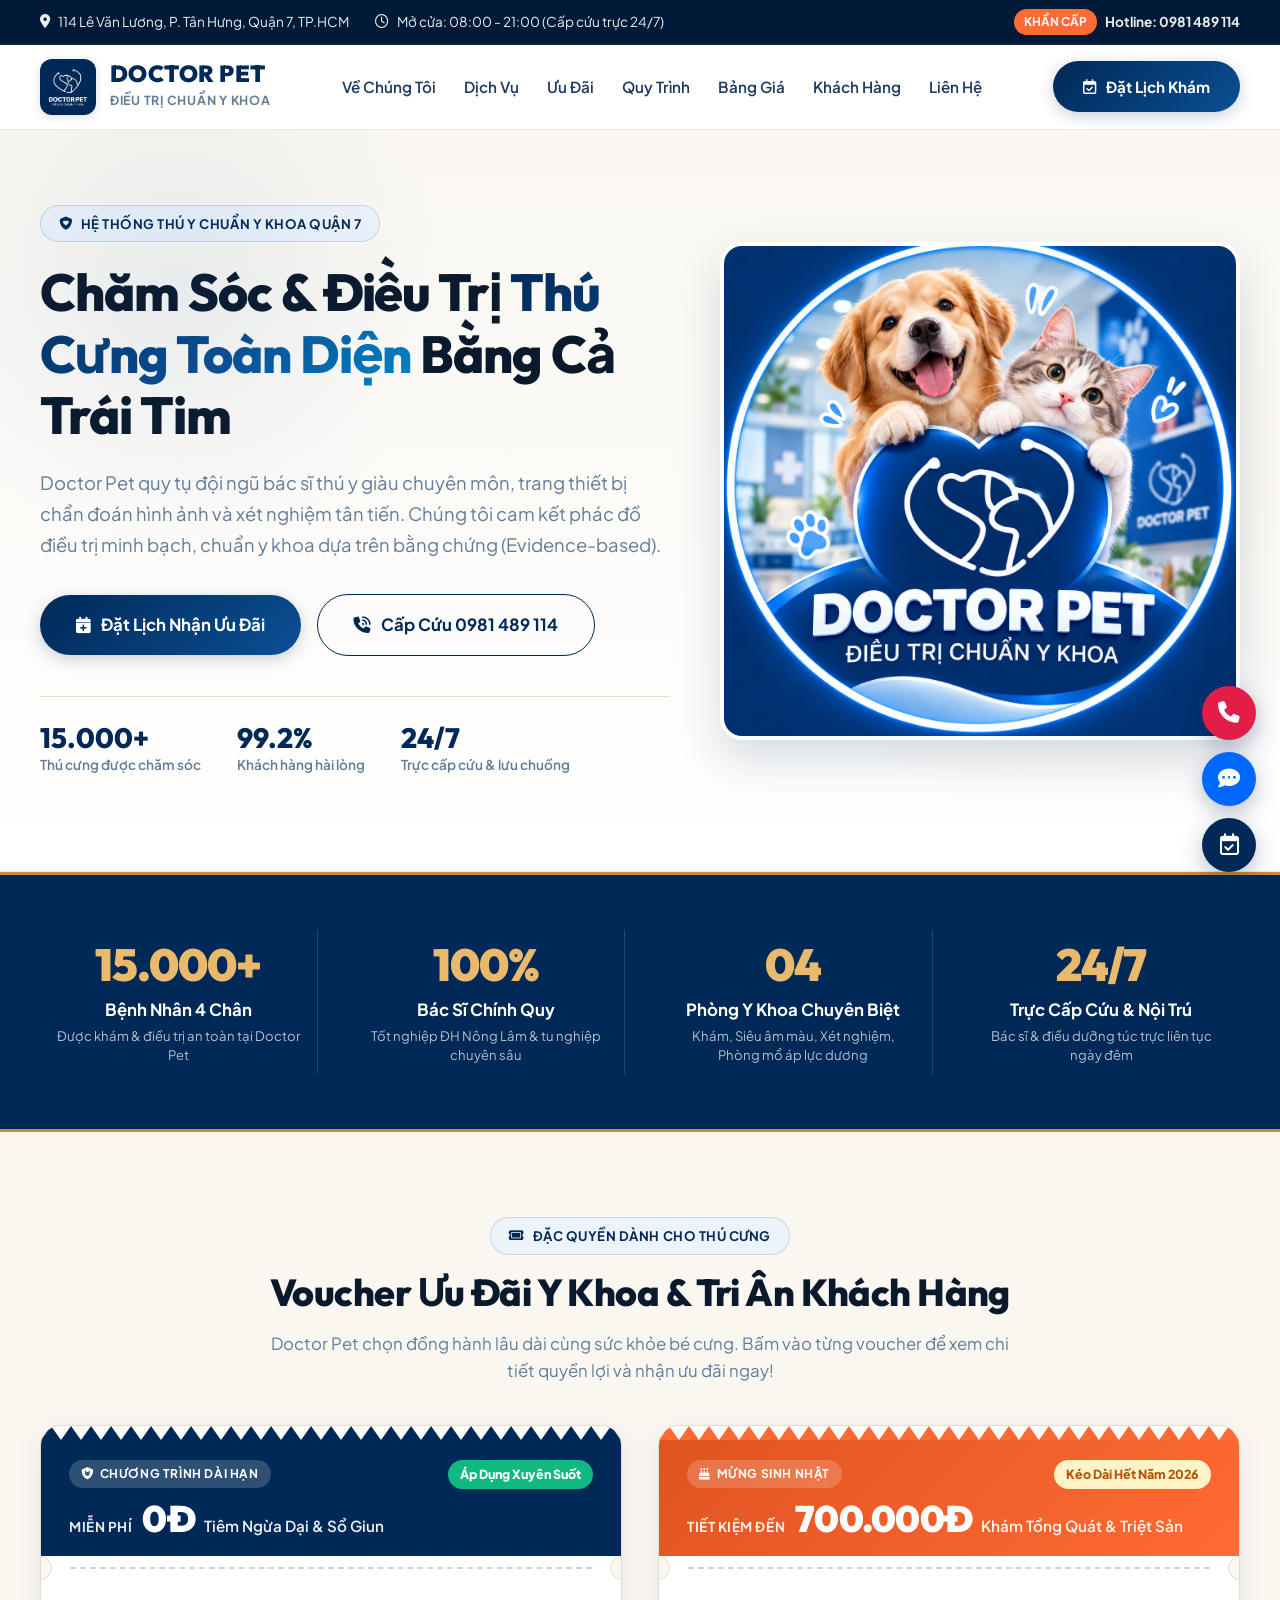
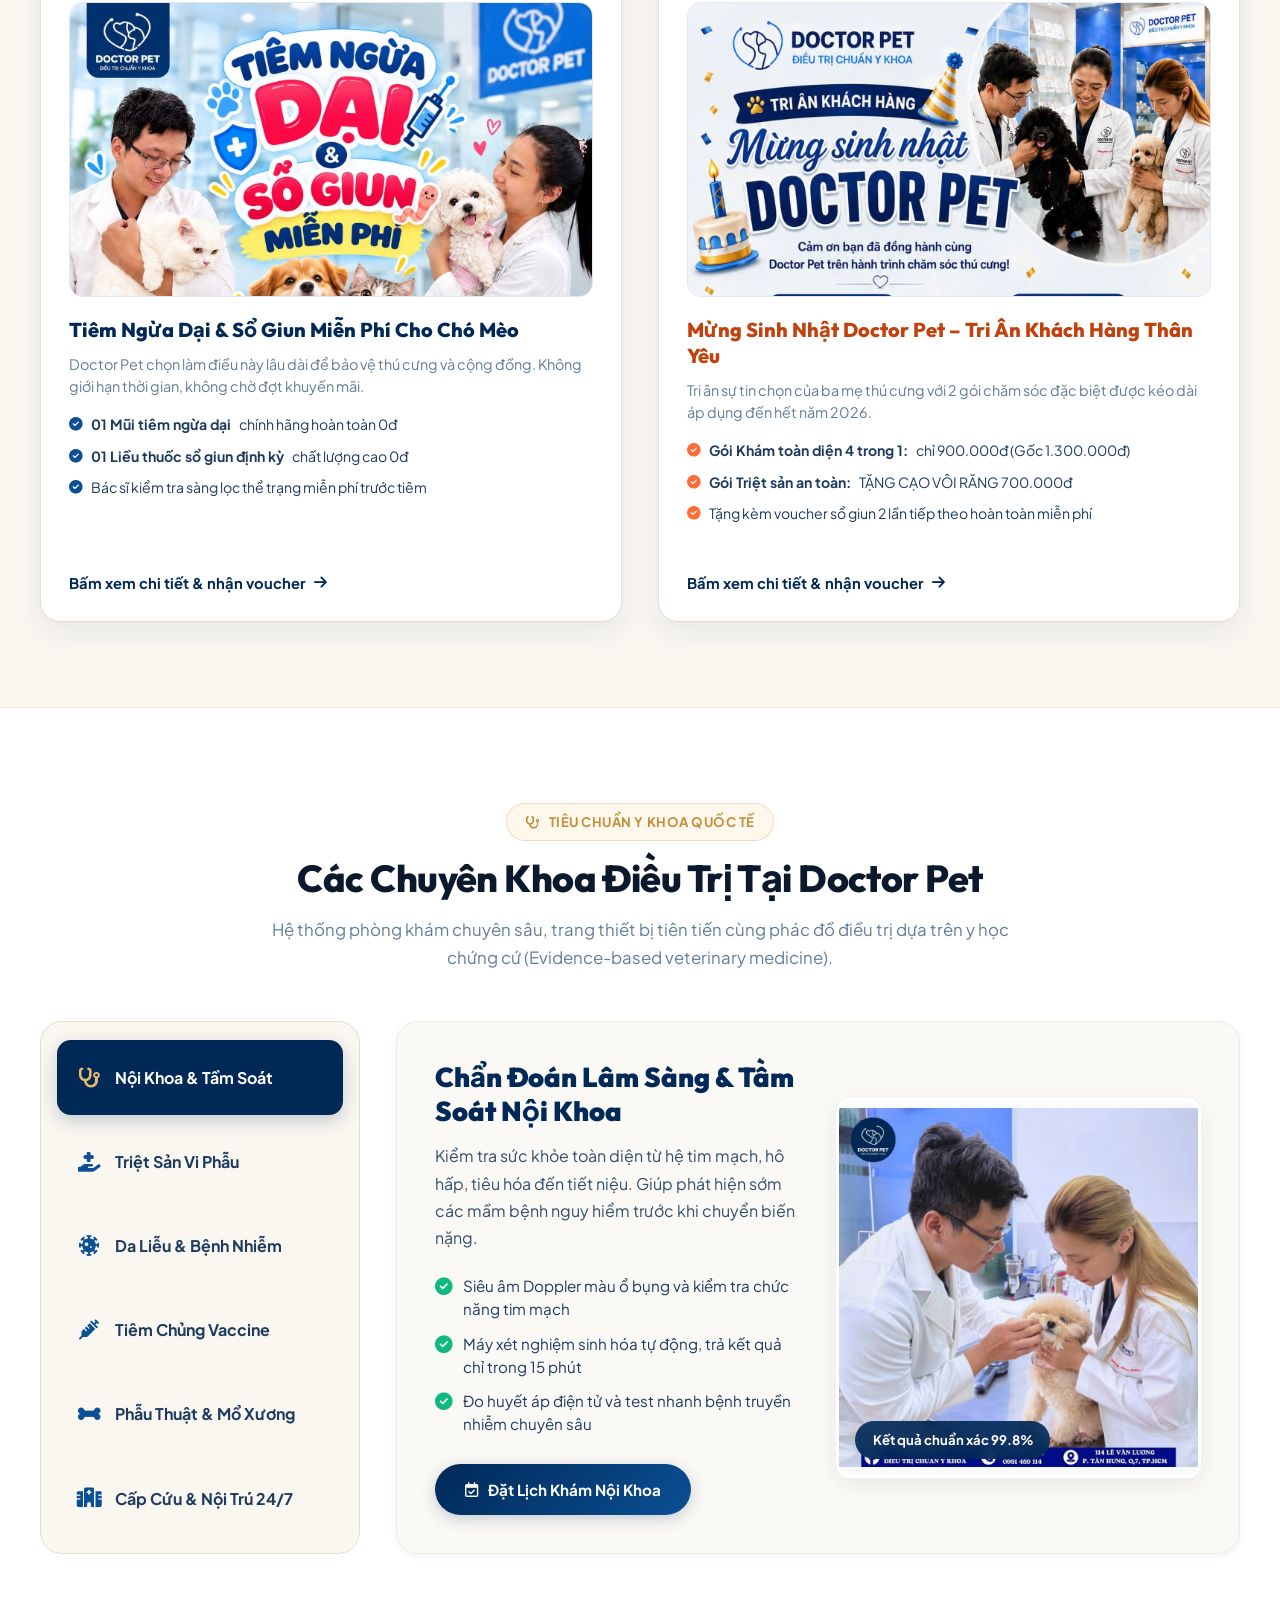
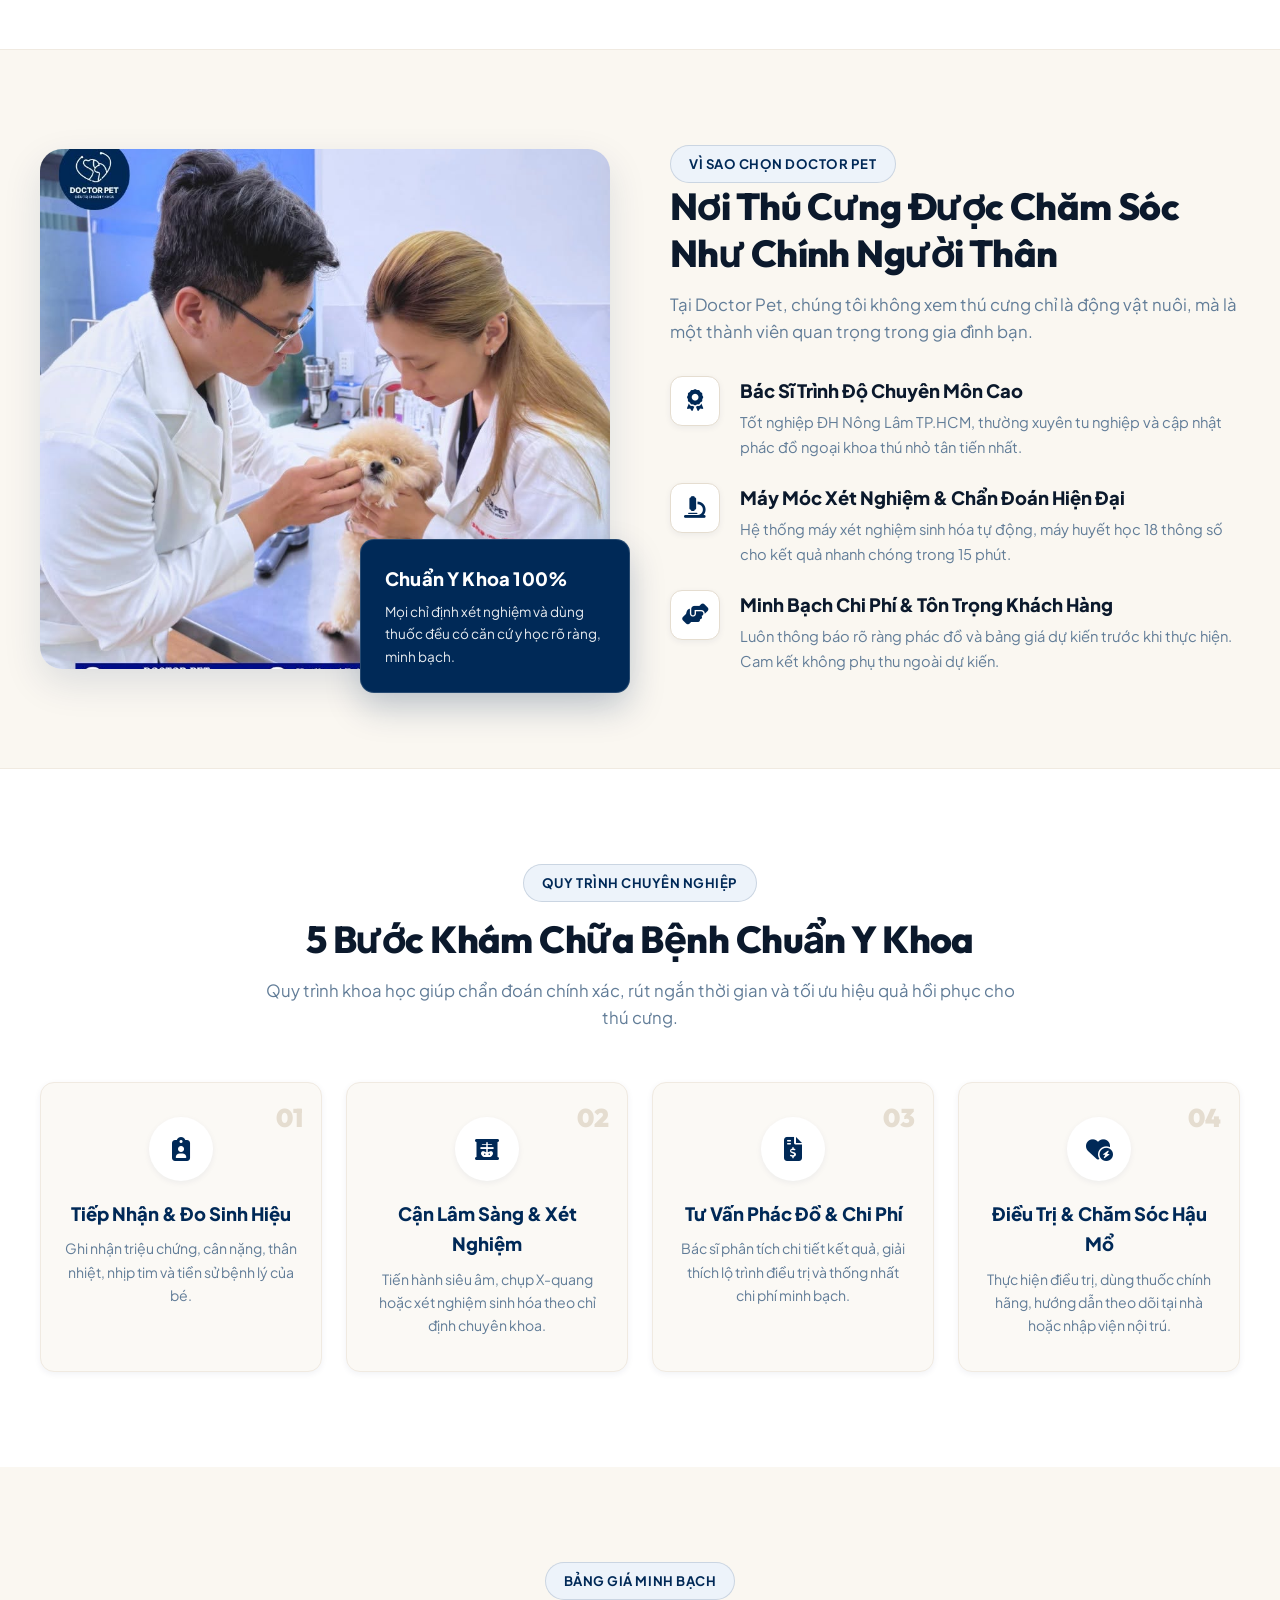
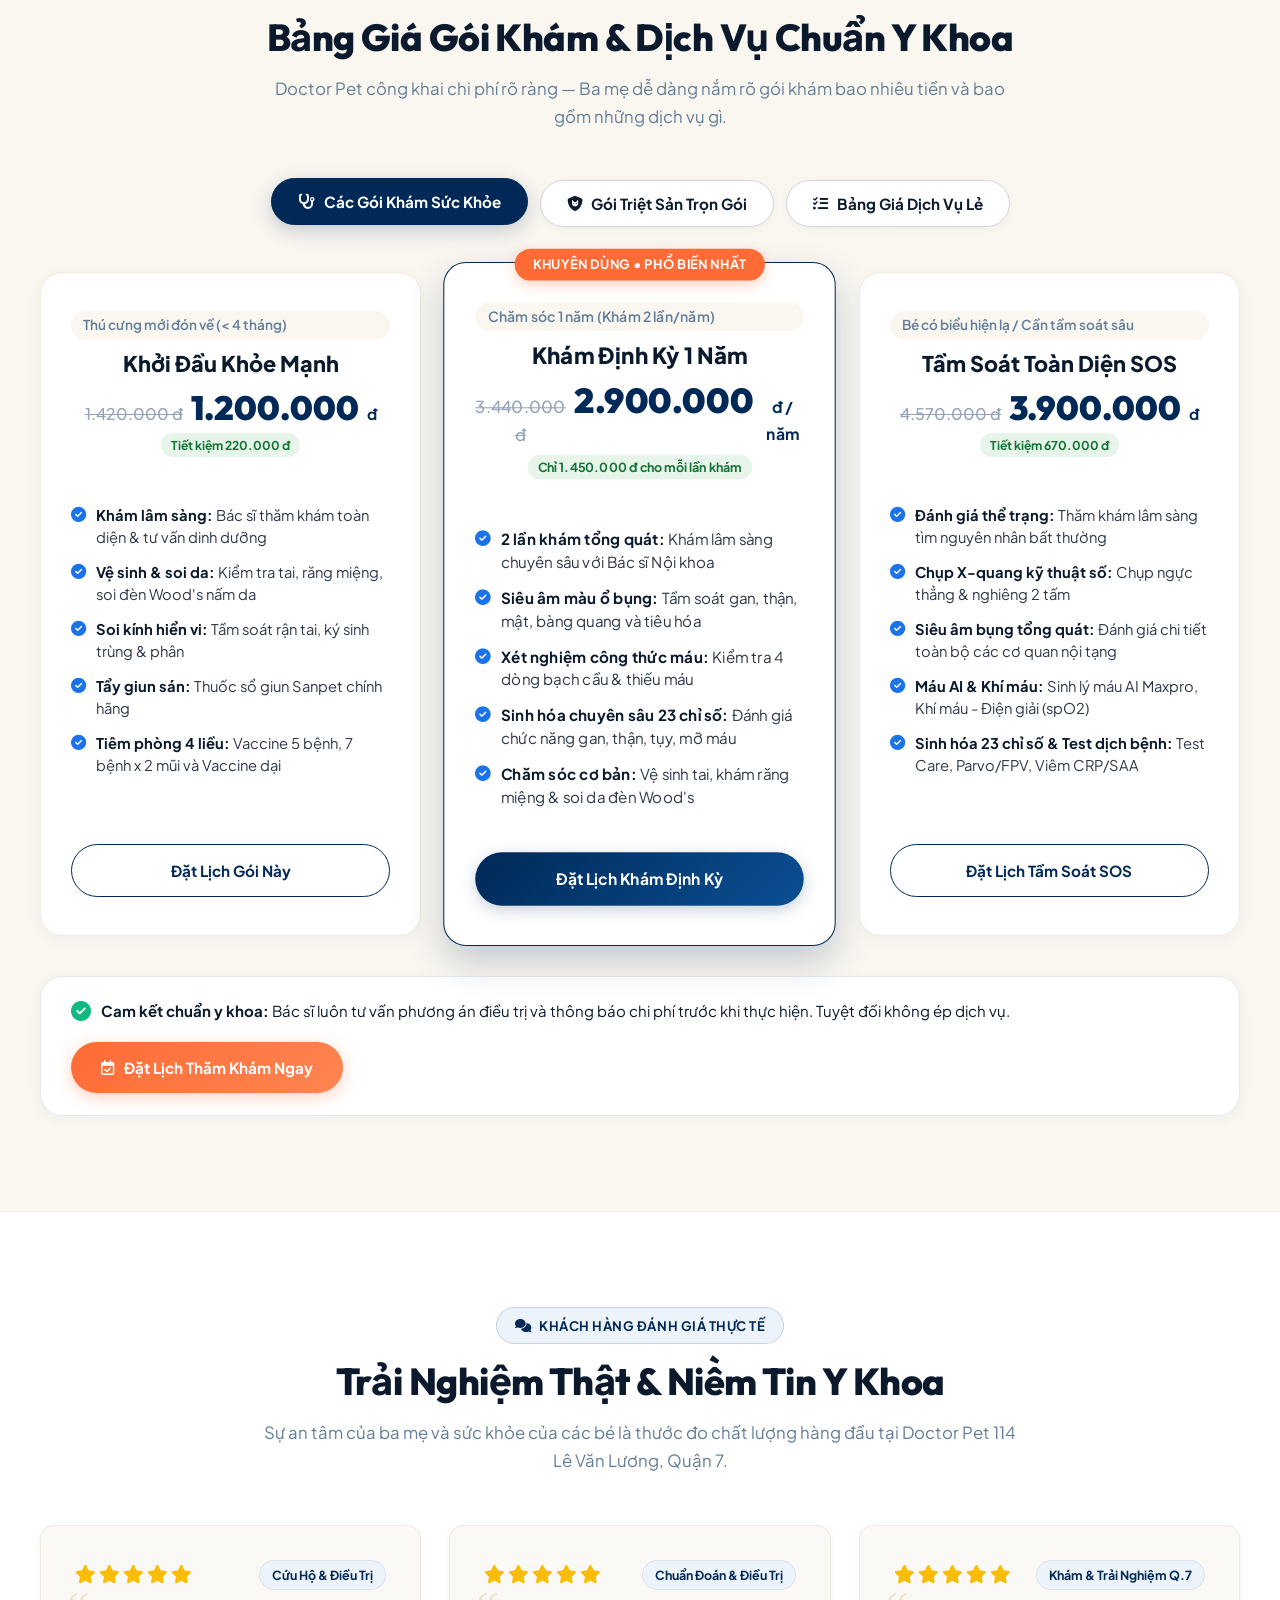
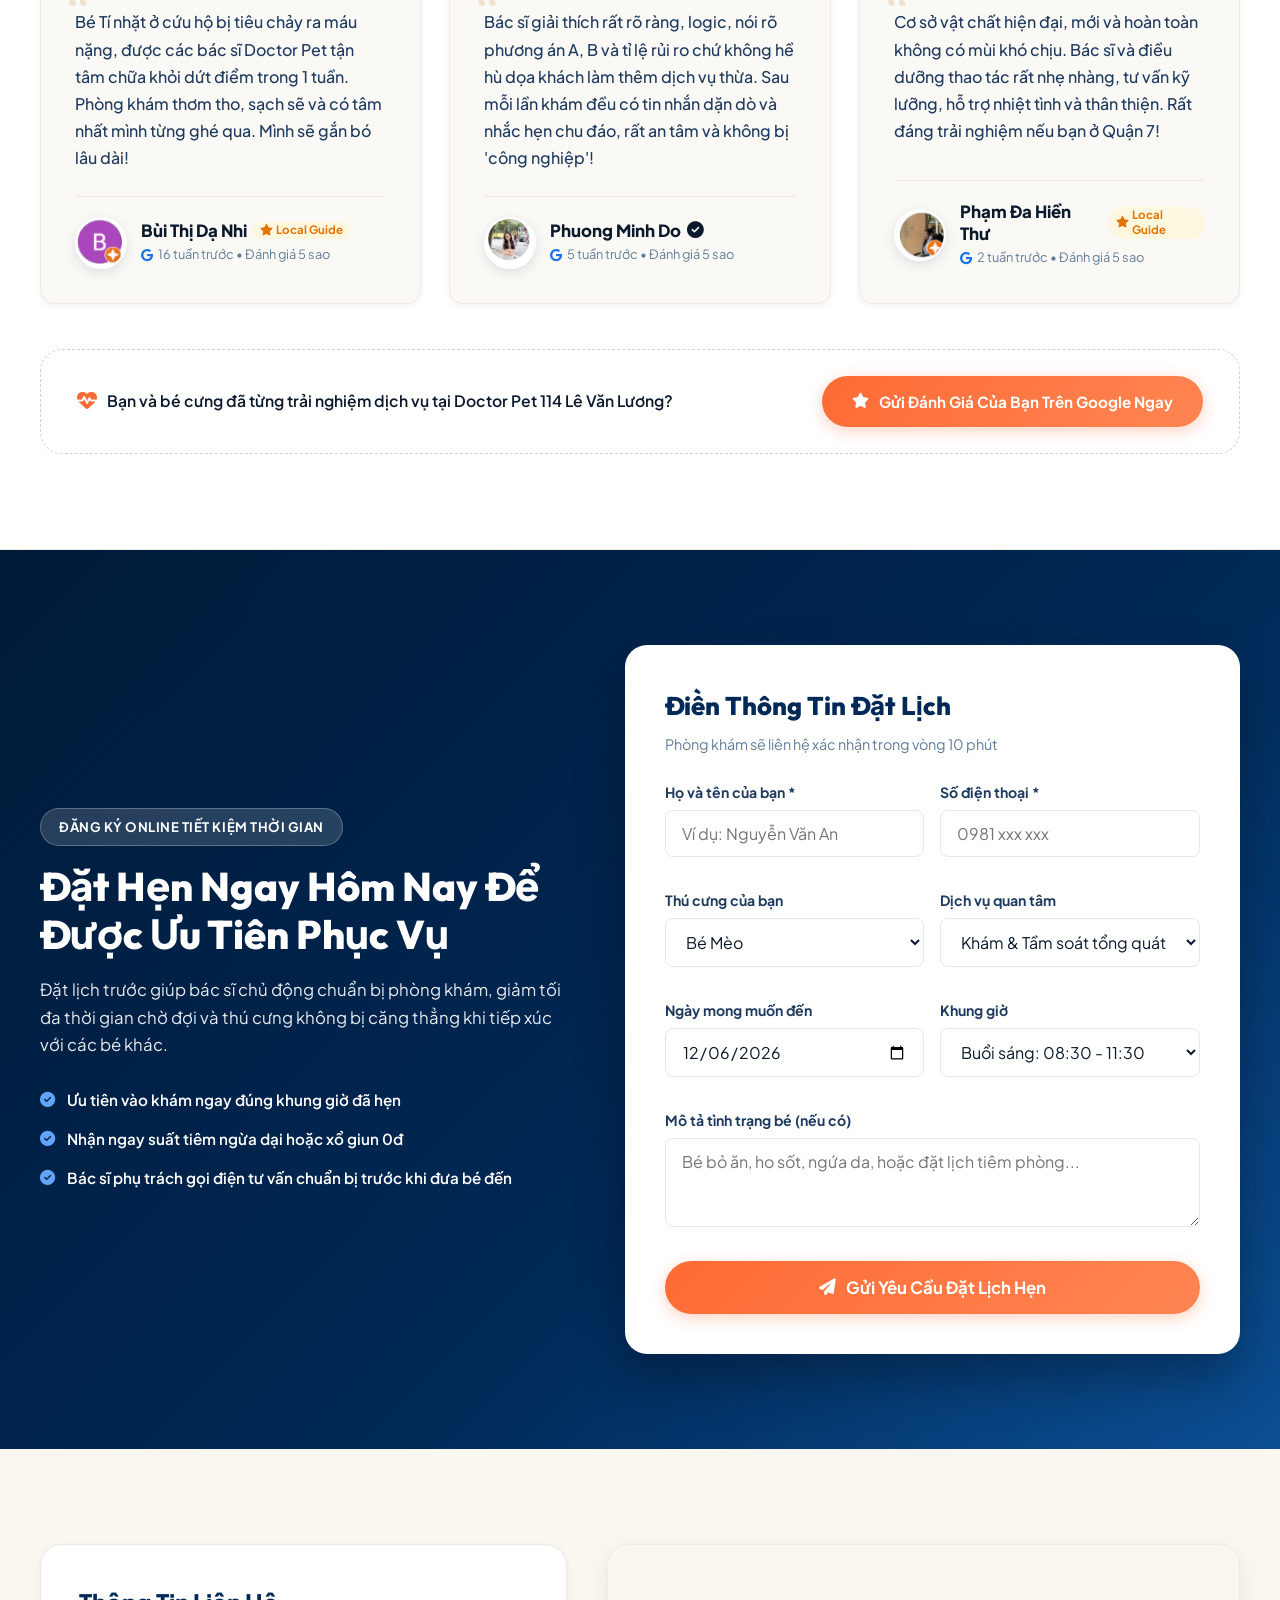
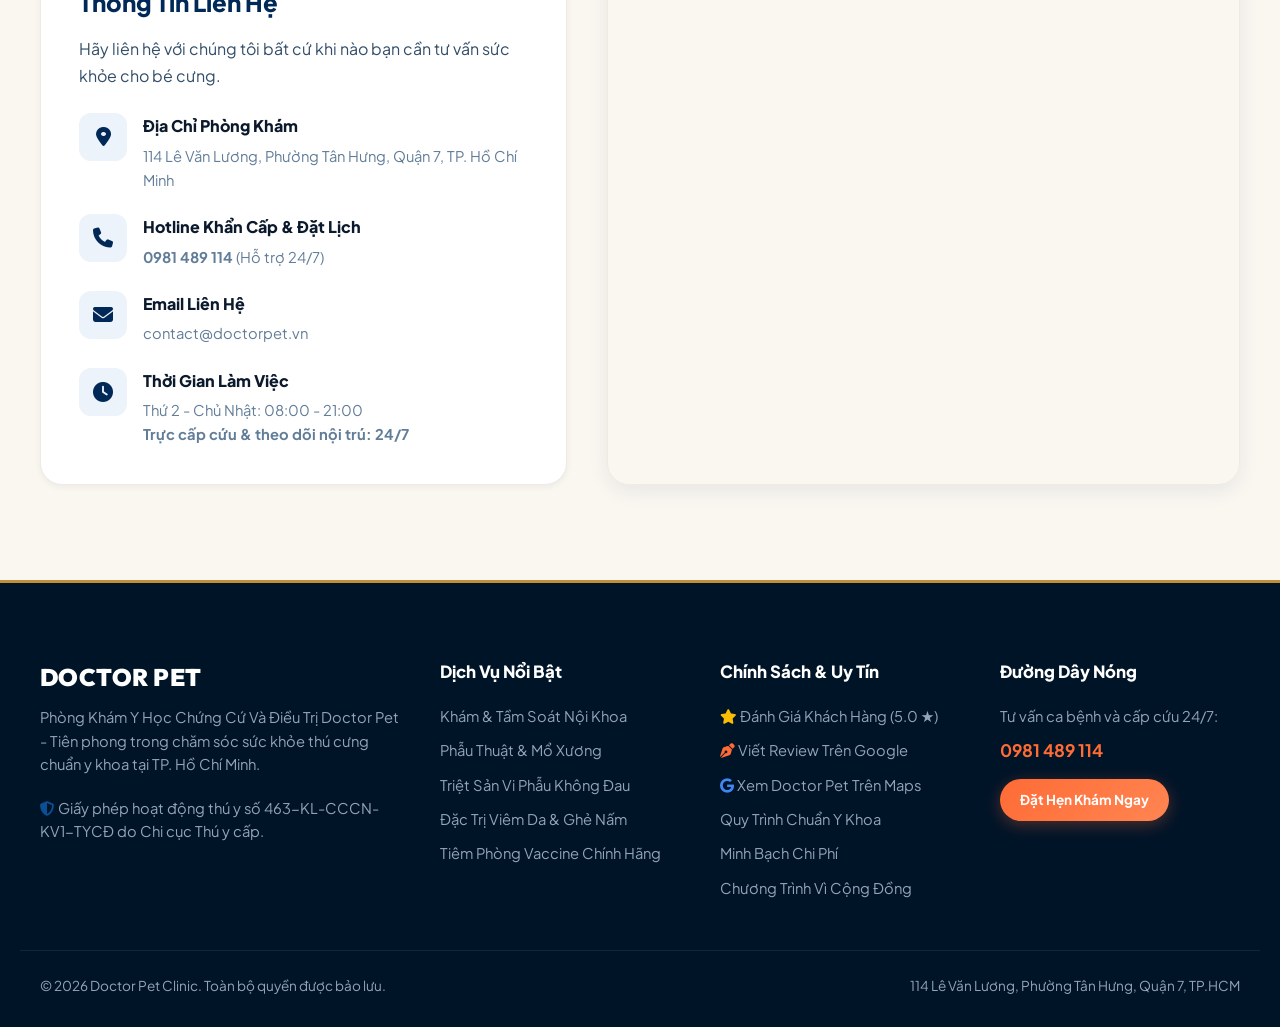
==== commit f75dc89f: "feat: thay hinh uy-tin vao phan gioi thieu vi sao chon Doctor Pet" ====
--- a/index.html
+++ b/index.html
@@ -331,7 +331,7 @@
                 <h3>Triệt Sản Vi Phẫu Thẩm Mỹ An Toàn</h3>
                 <p class="tab-panel-desc">Công nghệ triệt sản vi phẫu ít xâm lấn hàng đầu dành cho chó và mèo. Vết mổ siêu nhỏ chỉ 1-2cm, khâu thẩm mỹ chỉ tự tiêu không cần cắt chỉ hay đeo loa.</p>
                 <ul class="tab-panel-features">
-                  <li><i class="fa-solid fa-circle-check"></i> Gây mê bay hơi Isoflurane tiêu chuẩn quốc tế an toàn cho tim phổi</li>
+                  <li><i class="fa-solid fa-circle-check"></i> Quy trình gây mê an toàn, theo dõi sát sinh hiệu xuyên suốt</li>
                   <li><i class="fa-solid fa-circle-check"></i> Đường mổ tinh tế, mau lành trong 3-5 ngày, hạn chế tối đa sẹo</li>
                   <li><i class="fa-solid fa-circle-check"></i> Tặng kèm dịch vụ cạo vôi răng cao cấp trị giá 700.000đ</li>
                 </ul>
@@ -387,7 +387,7 @@
                 </a>
               </div>
               <div class="tab-panel-visual">
-                <img src="assets/images/Ngua-dai-mien-phi.jpg" alt="Tiêm phòng vaccine chính hãng Doctor Pet">
+                <img src="assets/images/Tiem-ngua.jpg" alt="Tiêm phòng vaccine chính hãng Doctor Pet">
                 <span class="tab-panel-badge"><i class="fa-solid fa-shield-virus"></i> Vaccine chính hãng 100%</span>
               </div>
             </div>
@@ -410,7 +410,7 @@
                 </a>
               </div>
               <div class="tab-panel-visual">
-                <img src="assets/images/Phau-thua-mo-xuong.jpg" alt="Phẫu thuật mổ xương thú y Doctor Pet">
+                <img src="assets/images/Phau-thuat-mo-xuong.jpg" alt="Phẫu thuật mổ xương thú y Doctor Pet">
                 <span class="tab-panel-badge"><i class="fa-solid fa-award"></i> Phòng mổ vô trùng 100%</span>
               </div>
             </div>
@@ -420,12 +420,12 @@
           <div class="service-tab-panel" id="tab-icu">
             <div class="tab-panel-grid">
               <div class="tab-panel-info">
-                <h3>Cấp Cứu 24/7 & Phòng Nội Trú Cách Ly</h3>
-                <p class="tab-panel-desc">Đội ngũ y bác sĩ trực cấp cứu 24/7 sẵn sàng can thiệp kịp thời các ca ngộ độc, khó thở, tai nạn giao thông, đẻ khó và lưu viện nội trú chăm sóc đặc biệt.</p>
+                <h3>Cấp Cứu 24/7 & Chăm Sóc Nội Trú</h3>
+                <p class="tab-panel-desc">Đội ngũ y bác sĩ trực cấp cứu 24/7 sẵn sàng xử lý kịp thời các ca khẩn cấp như ngộ độc, khó thở, tai nạn, đẻ khó và lưu bệnh nội trú theo dõi sát sao.</p>
                 <ul class="tab-panel-features">
-                  <li><i class="fa-solid fa-circle-check"></i> Buồng oxy áp lực, máy hút đờm nhớt và lồng ấp chuyên dụng</li>
-                  <li><i class="fa-solid fa-circle-check"></i> Khu lưu viện cách ly riêng biệt cho chó và mèo có camera theo dõi</li>
-                  <li><i class="fa-solid fa-circle-check"></i> Bác sĩ cập nhật video và báo cáo chỉ số sinh hiệu cho chủ nuôi mỗi ngày</li>
+                  <li><i class="fa-solid fa-circle-check"></i> Hỗ trợ thở oxy y tế, máy hút dịch và hệ thống đèn sưởi ấm cho thú cưng</li>
+                  <li><i class="fa-solid fa-circle-check"></i> Thiết bị theo dõi sinh hiệu liên tục, kiểm soát sát nhịp tim và hô hấp</li>
+                  <li><i class="fa-solid fa-circle-check"></i> Khu lưu bệnh sạch sẽ, thoáng mát, bác sĩ cập nhật tình hình cho ba mẹ mỗi ngày</li>
                 </ul>
                 <a href="#booking" class="btn btn-secondary" onclick="claimVoucher('Cấp cứu khẩn cấp')">
                   <i class="fa-solid fa-phone-volume"></i>
@@ -447,7 +447,7 @@
   <section class="quality-section" id="about">
     <div class="container quality-grid">
       <div class="quality-image-wrap">
-        <img src="assets/images/banner-uudai.jpg" alt="Phòng khám Doctor Pet chuẩn y khoa">
+        <img src="assets/images/uy-tin.jpg" alt="Đội ngũ bác sĩ thú y Doctor Pet tận tâm chuẩn y khoa">
         <div class="quality-badge-card">
           <h4>Chuẩn Y Khoa 100%</h4>
           <p>Mọi chỉ định xét nghiệm và dùng thuốc đều có căn cứ y học rõ ràng, minh bạch.</p>
@@ -1180,6 +1180,8 @@
     <a href="#booking" class="float-btn float-booking" title="Đặt lịch hẹn">
       <i class="fa-regular fa-calendar-check"></i>
     </a>
+  </div>
+
   <!-- Voucher Detail Modal -->
   <div class="modal-overlay" id="voucherDetailModal">
     <div class="modal-content voucher-modal-box">
--- a/assets/css/style.css
+++ b/assets/css/style.css
@@ -2304,174 +2304,339 @@
 }
 
 /* ==========================================================================
-   Voucher Detail Modal
+   Voucher Detail Modal (Spacious 2-Column Luxury Layout)
    ========================================================================== */
-.voucher-modal-box {
-  max-width: 680px;
+.modal-content.voucher-modal-box {
+  max-width: 920px !important;
+  width: 95%;
   padding: 0;
   overflow: hidden;
   text-align: left;
-  border-radius: var(--radius-lg);
+  border-radius: 24px;
   max-height: 90vh;
   display: flex;
   flex-direction: column;
   position: relative;
+  background: #FFFFFF;
+  box-shadow: 0 30px 70px -15px rgba(0, 20, 50, 0.45);
+  border: 1px solid rgba(255, 255, 255, 0.8);
 }
 
 .modal-close-icon {
   position: absolute;
-  top: 16px;
-  right: 18px;
-  width: 36px;
-  height: 36px;
+  top: 14px;
+  right: 16px;
+  width: 38px;
+  height: 38px;
   border-radius: 50%;
-  background: rgba(0, 0, 0, 0.5);
+  background: rgba(0, 26, 56, 0.6);
   color: #FFFFFF;
-  border: none;
+  border: 1px solid rgba(255, 255, 255, 0.3);
   display: flex;
   align-items: center;
   justify-content: center;
   cursor: pointer;
   font-size: 1.1rem;
-  z-index: 10;
-  transition: var(--transition);
+  z-index: 50;
+  transition: all 0.25s ease;
 }
 
 .modal-close-icon:hover {
-  background: rgba(0, 0, 0, 0.8);
-  transform: rotate(90deg);
+  background: #E11D48;
+  color: #FFFFFF;
+  transform: rotate(90deg) scale(1.08);
 }
 
 .voucher-modal-scroll {
   overflow-y: auto;
   padding: 0;
+  max-height: 90vh;
+}
+
+/* 2-Column Layout */
+.voucher-modal-layout {
+  display: grid;
+  grid-template-columns: 340px 1fr;
+  align-items: stretch;
+  min-height: 520px;
+}
+
+@media (max-width: 860px) {
+  .voucher-modal-layout {
+    grid-template-columns: 1fr;
+  }
+  .voucher-modal-media-col {
+    padding: 16px 14px;
+    gap: 12px;
+  }
+  .voucher-modal-content-col {
+    padding: 20px 16px 24px 16px;
+  }
+  .voucher-modal-actions {
+    flex-direction: column;
+  }
+}
+
+/* Cột Trái (Media Column) */
+.voucher-modal-media-col {
+  background: linear-gradient(180deg, #F8FAFC 0%, #EEF2F6 100%);
+  border-right: 1px solid #E2E8F0;
+  padding: 24px 20px;
+  display: flex;
+  flex-direction: column;
+  gap: 16px;
+}
+
+.voucher-modal-banner-wrap {
+  width: 100%;
+  border-radius: 16px;
+  overflow: hidden;
+  box-shadow: 0 8px 24px rgba(0, 41, 87, 0.1);
+  aspect-ratio: 16 / 9;
+  background: #002957;
 }
 
 .voucher-modal-banner {
   width: 100%;
-  max-height: 320px;
+  height: 100%;
   object-fit: cover;
-  background: #002957;
-}
-
-.voucher-modal-inner {
-  padding: 28px 32px 32px 32px;
-}
-
-.voucher-modal-tag {
-  display: inline-block;
-  padding: 4px 12px;
-  border-radius: var(--radius-full);
-  font-size: 0.8rem;
+  display: block;
+}
+
+.voucher-modal-sidebar-card {
+  background: #FFFFFF;
+  border: 1px solid #E2E8F0;
+  border-radius: 16px;
+  padding: 18px;
+  display: flex;
+  flex-direction: column;
+  gap: 14px;
+}
+
+.voucher-modal-value-pill {
+  background: linear-gradient(135deg, var(--color-primary) 0%, #001A38 100%);
+  color: #FFFFFF;
+  padding: 12px 14px;
+  border-radius: 12px;
+  text-align: center;
+  display: flex;
+  flex-direction: column;
+  gap: 2px;
+}
+
+.voucher-modal-value-pill .value-label {
+  font-size: 0.72rem;
+  letter-spacing: 1px;
   font-weight: 700;
-  margin-bottom: 12px;
-  text-transform: uppercase;
-}
-
-.voucher-modal-tag.tag-primary {
-  background: var(--color-primary-soft);
-  color: var(--color-primary);
-}
-
-.voucher-modal-tag.tag-secondary {
-  background: var(--color-secondary-soft);
-  color: var(--color-secondary);
-}
-
-.voucher-modal-title {
+  opacity: 0.85;
+}
+
+.voucher-modal-value-pill .value-amount {
   font-family: var(--font-heading);
   font-size: 1.6rem;
   font-weight: 900;
-  color: var(--color-primary);
-  margin-bottom: 16px;
-  line-height: 1.25;
-}
-
-.voucher-modal-quote {
-  font-size: 0.95rem;
-  font-style: italic;
-  color: var(--color-text-body);
-  background: #F1F5F9;
-  border-left: 4px solid var(--color-primary);
-  padding: 14px 18px;
-  border-radius: 0 10px 10px 0;
-  margin-bottom: 22px;
-  line-height: 1.6;
-}
-
-.voucher-modal-section-title {
-  font-size: 1.1rem;
-  font-weight: 800;
-  color: var(--color-dark);
-  margin-bottom: 12px;
-  display: flex;
-  align-items: center;
-  gap: 8px;
-}
-
-.voucher-modal-list {
-  list-style: none;
-  margin-bottom: 22px;
+  color: #FBBF24;
+}
+
+.voucher-modal-side-meta {
   display: flex;
   flex-direction: column;
   gap: 10px;
 }
 
-.voucher-modal-list li {
+.side-meta-item {
+  display: flex;
+  align-items: center;
+  gap: 10px;
+  font-size: 0.84rem;
+  color: var(--color-dark-muted);
+}
+
+.side-meta-item i {
+  color: var(--color-primary);
+  width: 16px;
+  text-align: center;
   font-size: 0.95rem;
-  color: var(--color-dark-muted);
-  display: flex;
+  flex-shrink: 0;
+}
+
+/* Cột Phải (Content Column) */
+.voucher-modal-content-col {
+  padding: 32px 36px 36px 36px;
+  display: flex;
+  flex-direction: column;
+  gap: 16px;
+  background: #FFFFFF;
+}
+
+.voucher-modal-header {
+  display: flex;
+  flex-direction: column;
+  gap: 8px;
+}
+
+.voucher-modal-tag {
+  align-self: flex-start;
+  padding: 4px 12px;
+  border-radius: 100px;
+  font-size: 0.76rem;
+  font-weight: 800;
+  text-transform: uppercase;
+  letter-spacing: 0.5px;
+}
+
+.voucher-modal-tag.tag-primary {
+  background: rgba(0, 41, 87, 0.08);
+  color: var(--color-primary);
+}
+
+.voucher-modal-tag.tag-secondary {
+  background: #FFFBEB;
+  color: #B45309;
+  border: 1px solid #FDE68A;
+}
+
+.voucher-modal-title {
+  font-family: var(--font-heading);
+  font-size: 1.45rem;
+  font-weight: 800;
+  color: var(--color-primary);
+  line-height: 1.3;
+  margin: 0;
+  text-align: left;
+}
+
+.voucher-modal-quote {
+  background: #F8FAFC;
+  border-left: 3px solid var(--color-primary);
+  border-radius: 0 12px 12px 0;
+  padding: 12px 16px;
+  display: flex;
+  gap: 10px;
   align-items: flex-start;
-  gap: 10px;
-  line-height: 1.5;
-}
-
-.voucher-modal-list li i {
-  color: #10B981;
-  font-size: 1.1rem;
+}
+
+.voucher-modal-quote .quote-icon {
+  color: var(--color-primary);
+  opacity: 0.35;
+  font-size: 1rem;
   margin-top: 3px;
   flex-shrink: 0;
 }
 
+.voucher-modal-quote p {
+  margin: 0;
+  font-size: 0.88rem;
+  font-style: italic;
+  color: #475569;
+  line-height: 1.5;
+  text-align: left;
+}
+
+.voucher-modal-section-title {
+  font-size: 0.98rem;
+  font-weight: 800;
+  color: #0F172A;
+  margin: 0 0 10px 0;
+  display: flex;
+  align-items: center;
+  gap: 8px;
+  text-align: left;
+}
+
+.voucher-modal-section-title i {
+  color: var(--color-secondary);
+}
+
+/* Perk Cards */
+.voucher-perks-grid {
+  display: flex;
+  flex-direction: column;
+  gap: 10px;
+}
+
+.voucher-perk-card {
+  background: #FFFFFF;
+  border: 1px solid #E2E8F0;
+  border-radius: 12px;
+  padding: 12px 14px;
+  display: flex;
+  align-items: flex-start;
+  gap: 12px;
+  transition: all 0.2s ease;
+}
+
+.voucher-perk-card:hover {
+  border-color: #CBD5E1;
+  background: #F8FAFC;
+}
+
+.voucher-perk-icon {
+  width: 24px;
+  height: 24px;
+  border-radius: 50%;
+  background: #DEF7EC;
+  color: #059669;
+  display: flex;
+  align-items: center;
+  justify-content: center;
+  font-size: 0.78rem;
+  flex-shrink: 0;
+  margin-top: 2px;
+}
+
+.voucher-perk-text {
+  font-size: 0.88rem;
+  color: #334155;
+  line-height: 1.5;
+  text-align: left;
+}
+
+.voucher-perk-text strong {
+  color: #0F172A;
+  font-weight: 700;
+}
+
 .voucher-modal-note-box {
-  background: #FEF3C7;
+  background: #FFFBEB;
   border: 1px solid #FCD34D;
   border-radius: 12px;
-  padding: 14px 18px;
-  font-size: 0.88rem;
+  padding: 10px 14px;
+  font-size: 0.82rem;
   color: #92400E;
-  margin-bottom: 24px;
-  display: flex;
-  align-items: center;
+  display: flex;
+  align-items: center;
+  gap: 10px;
+  text-align: left;
+}
+
+.voucher-modal-note-box i {
+  font-size: 1.1rem;
+  color: #D97706;
+  flex-shrink: 0;
+}
+
+.voucher-modal-actions {
+  display: flex;
   gap: 12px;
-}
-
-.voucher-modal-note-box i {
-  font-size: 1.4rem;
-  flex-shrink: 0;
-}
-
-.voucher-modal-actions {
-  display: flex;
-  gap: 14px;
-  flex-wrap: wrap;
+  margin-top: 6px;
 }
 
 .voucher-modal-actions .btn {
   flex: 1;
-  min-width: 200px;
-}
-
-/* Success Modal */
+}
+
+/* Success Modal & Generic Modal */
 .modal-overlay {
   position: fixed;
   top: 0;
   left: 0;
   right: 0;
   bottom: 0;
-  background: rgba(0, 26, 56, 0.65);
-  backdrop-filter: blur(6px);
-  z-index: 2000;
+  background: rgba(0, 20, 48, 0.72);
+  backdrop-filter: blur(8px);
+  -webkit-backdrop-filter: blur(8px);
+  z-index: 99999;
   display: none;
   align-items: center;
   justify-content: center;
@@ -2484,13 +2649,17 @@
 
 .modal-content {
   background: #FFFFFF;
-  padding: 40px;
   border-radius: var(--radius-lg);
-  max-width: 480px;
   width: 100%;
-  text-align: center;
   box-shadow: var(--shadow-xl);
   animation: modalIn 0.3s cubic-bezier(0.16, 1, 0.3, 1);
+  position: relative;
+}
+
+.modal-content:not(.voucher-modal-box) {
+  padding: 40px;
+  max-width: 480px;
+  text-align: center;
 }
 
 @keyframes modalIn {
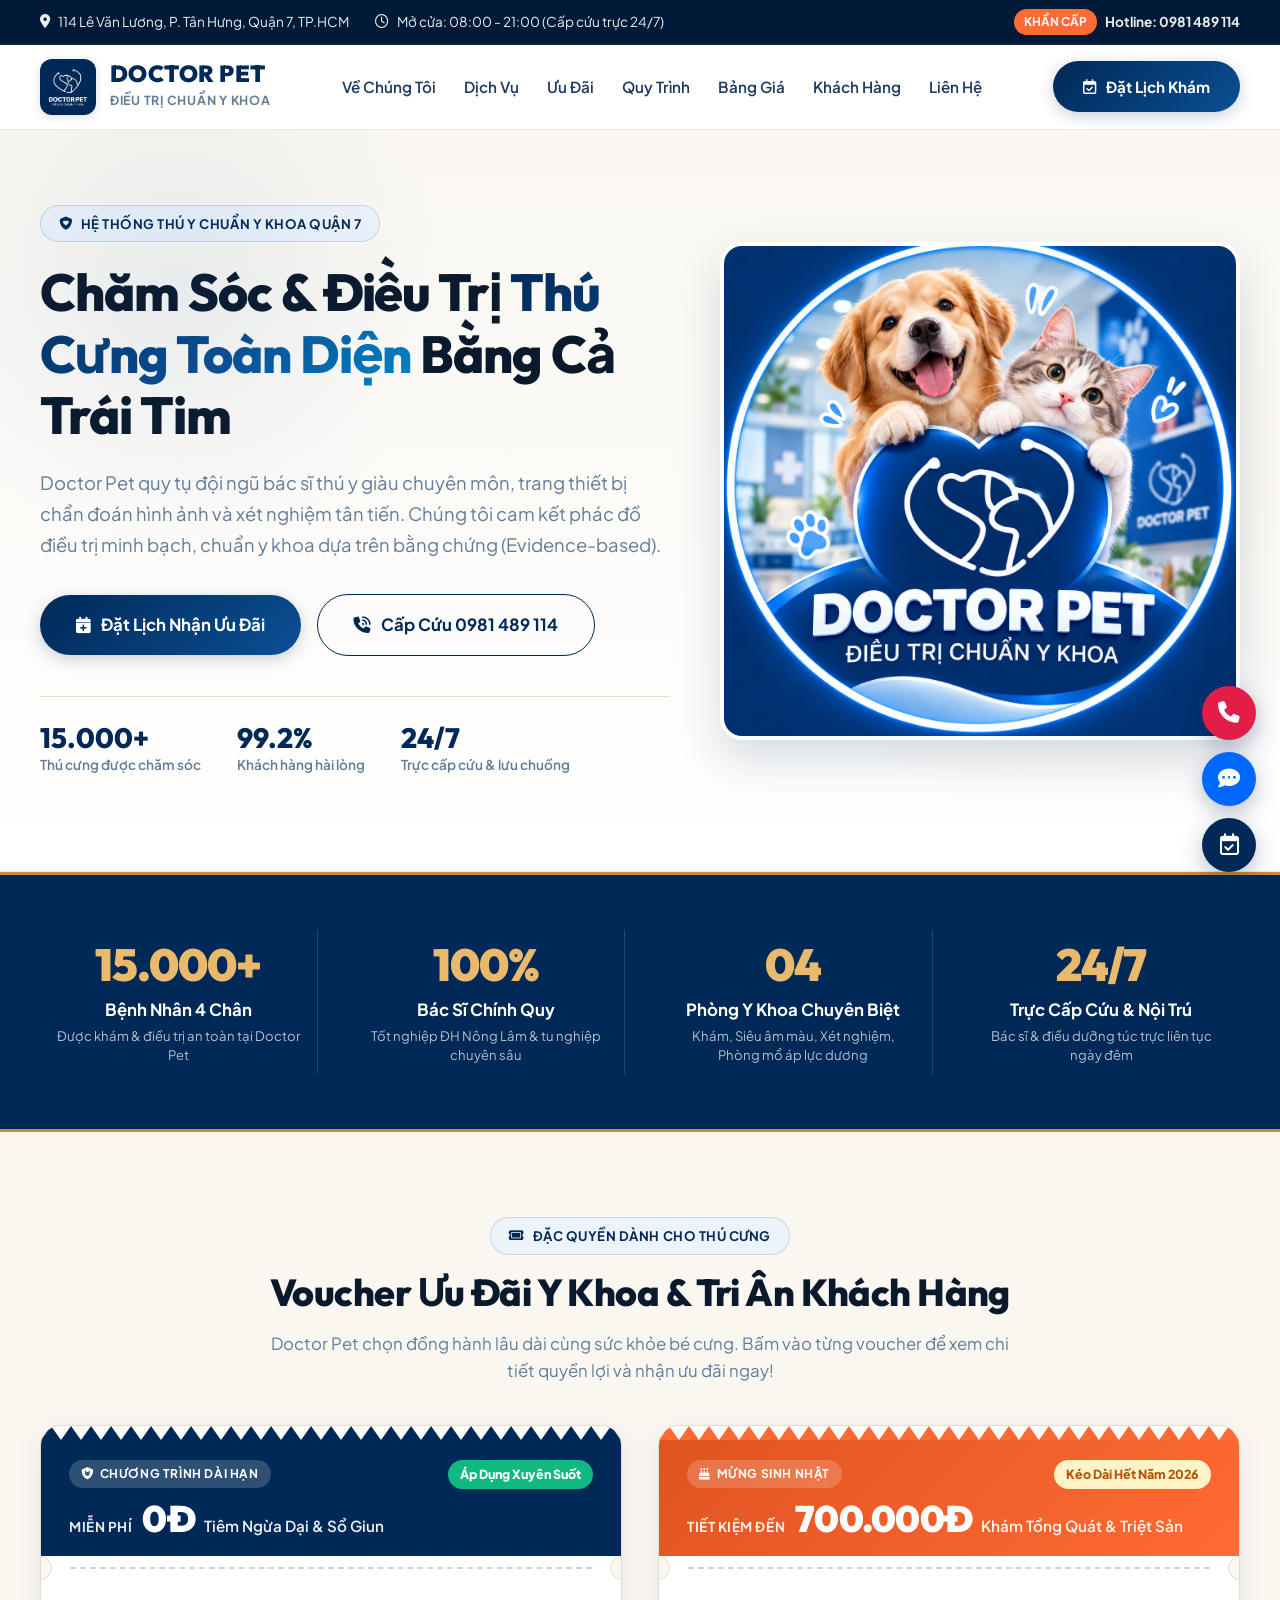
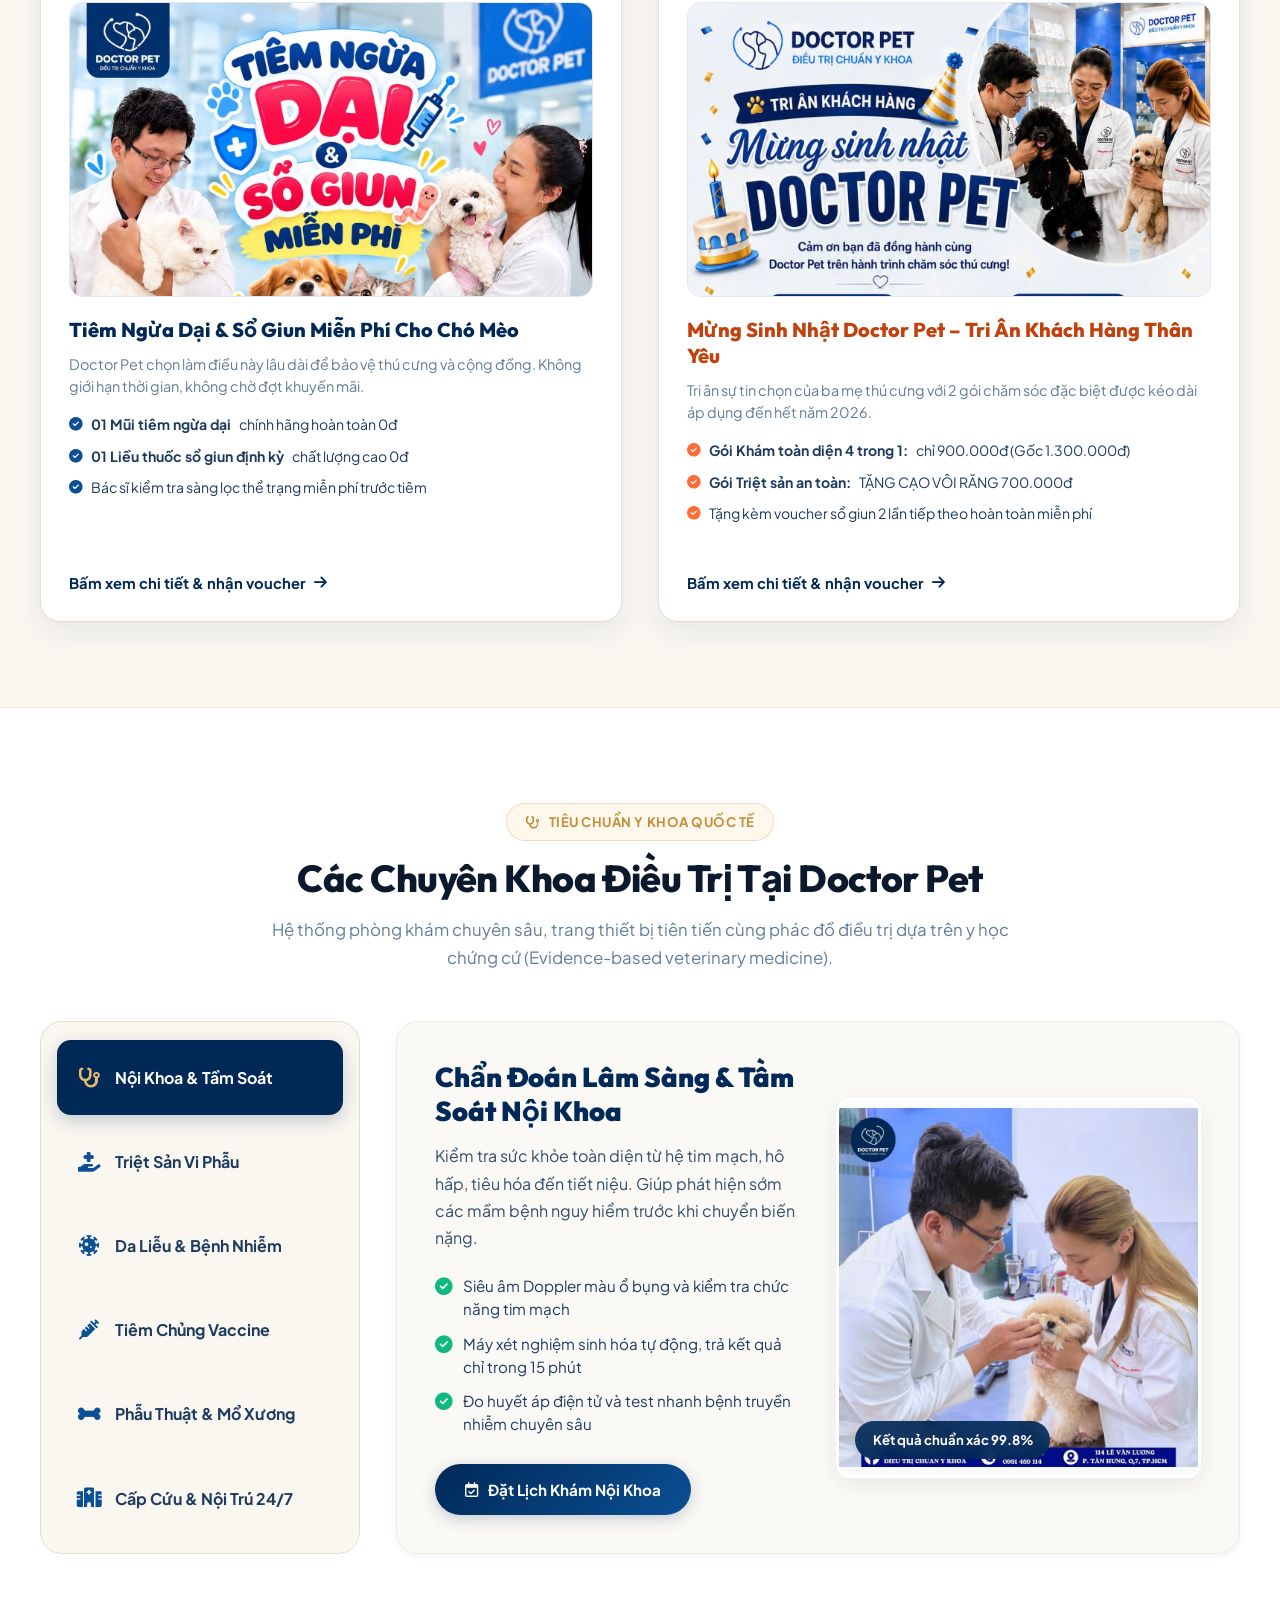
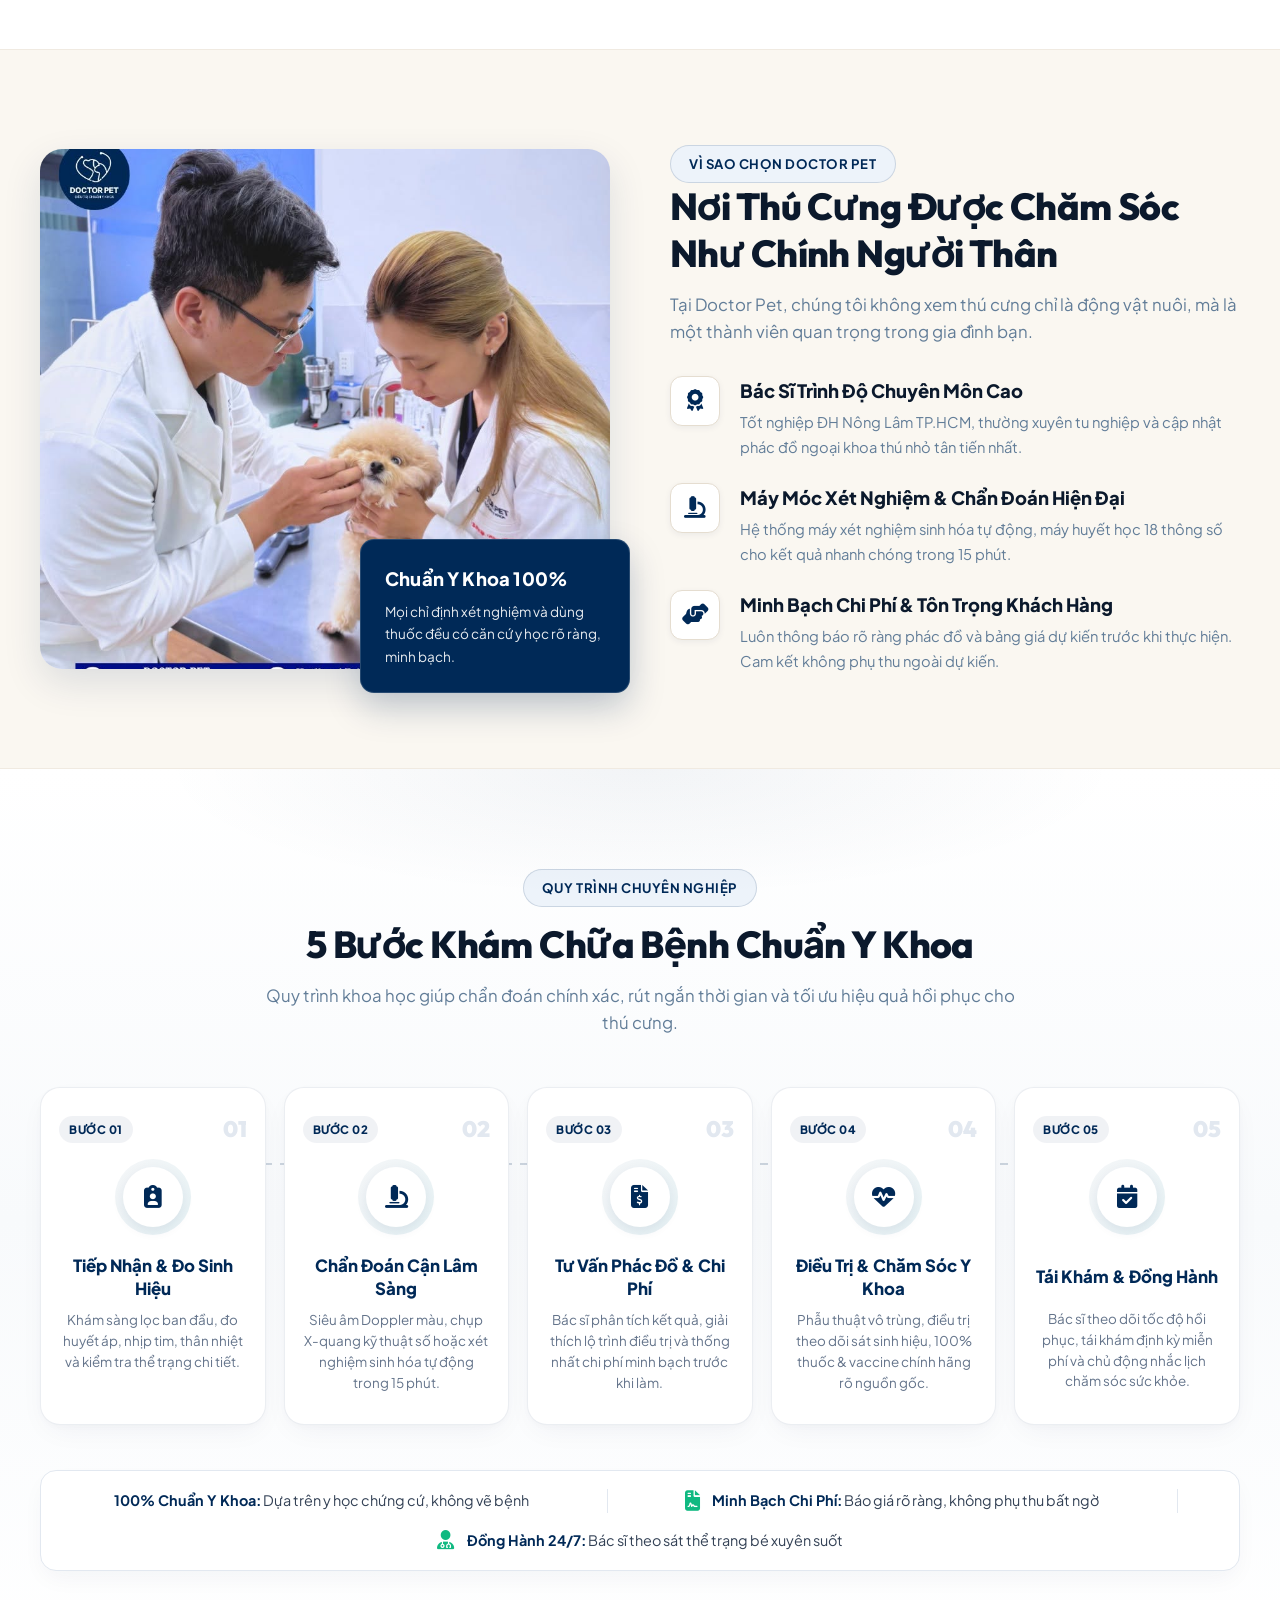
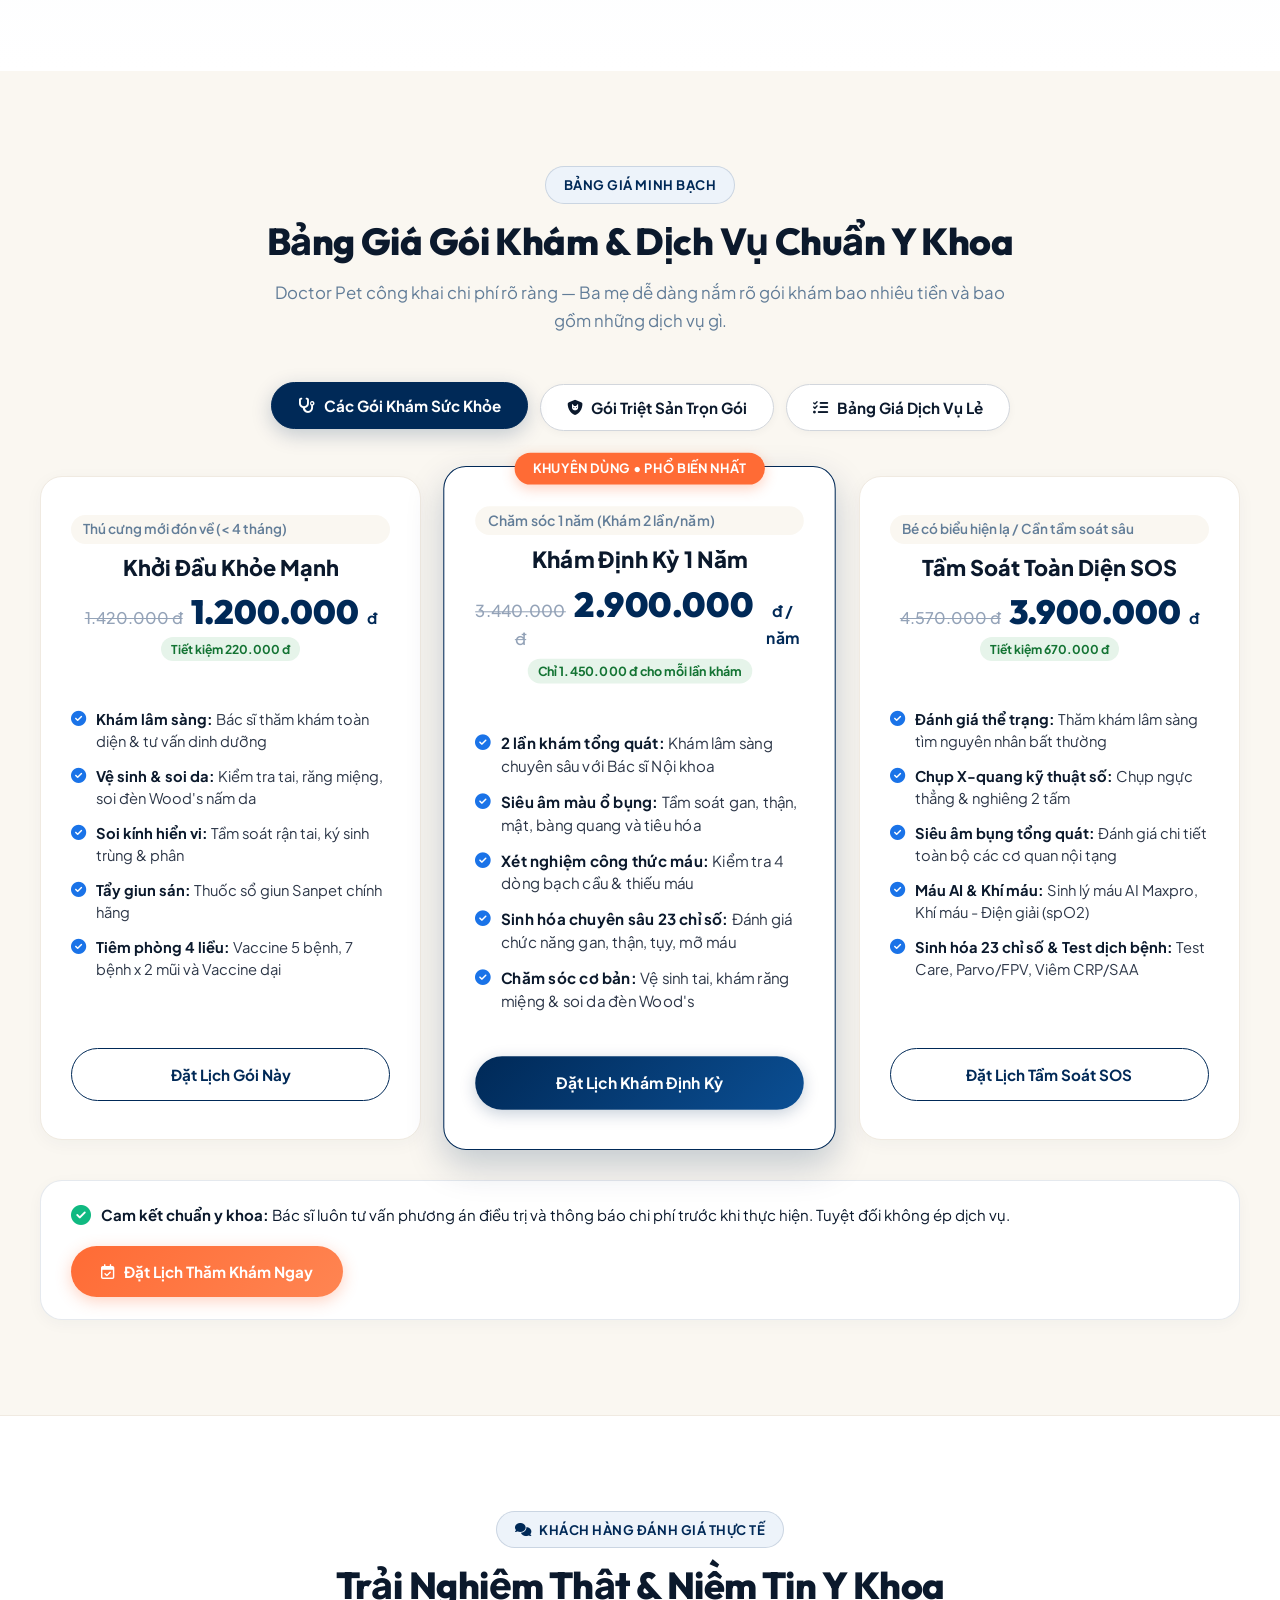
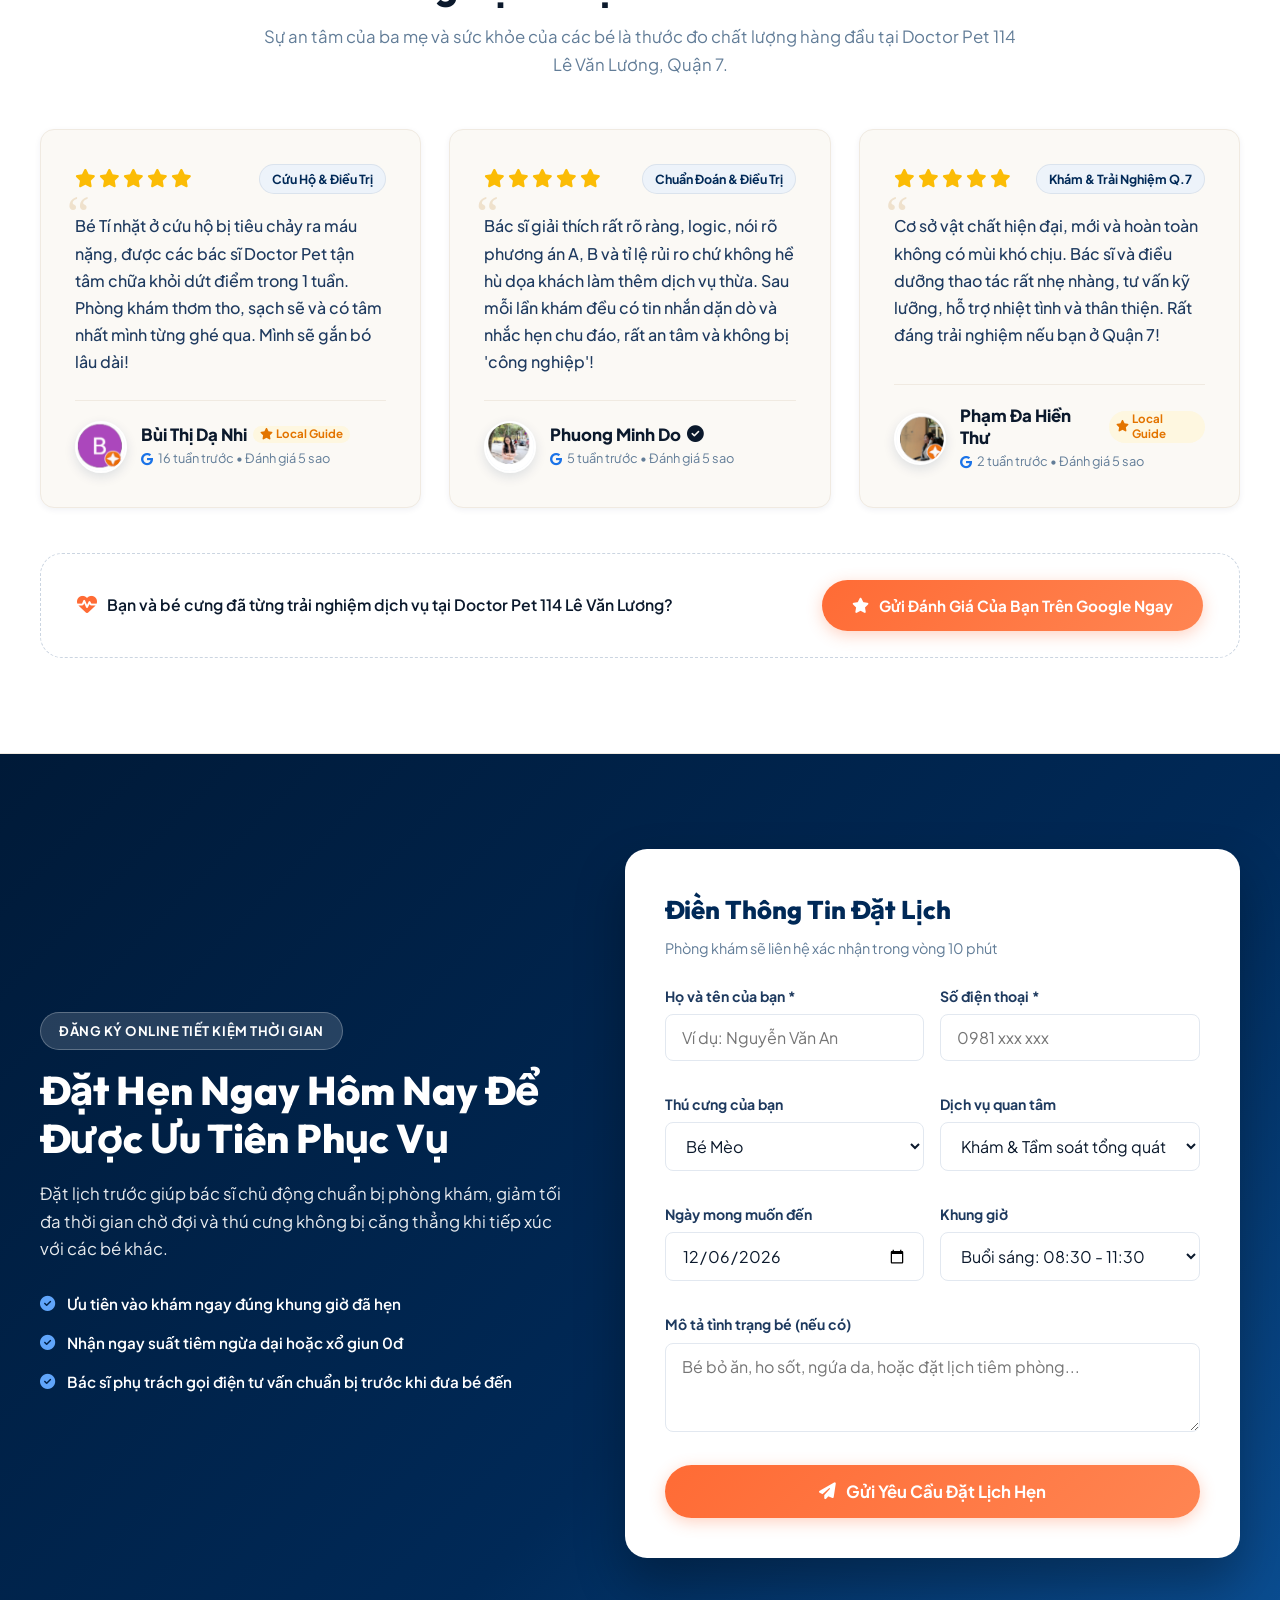
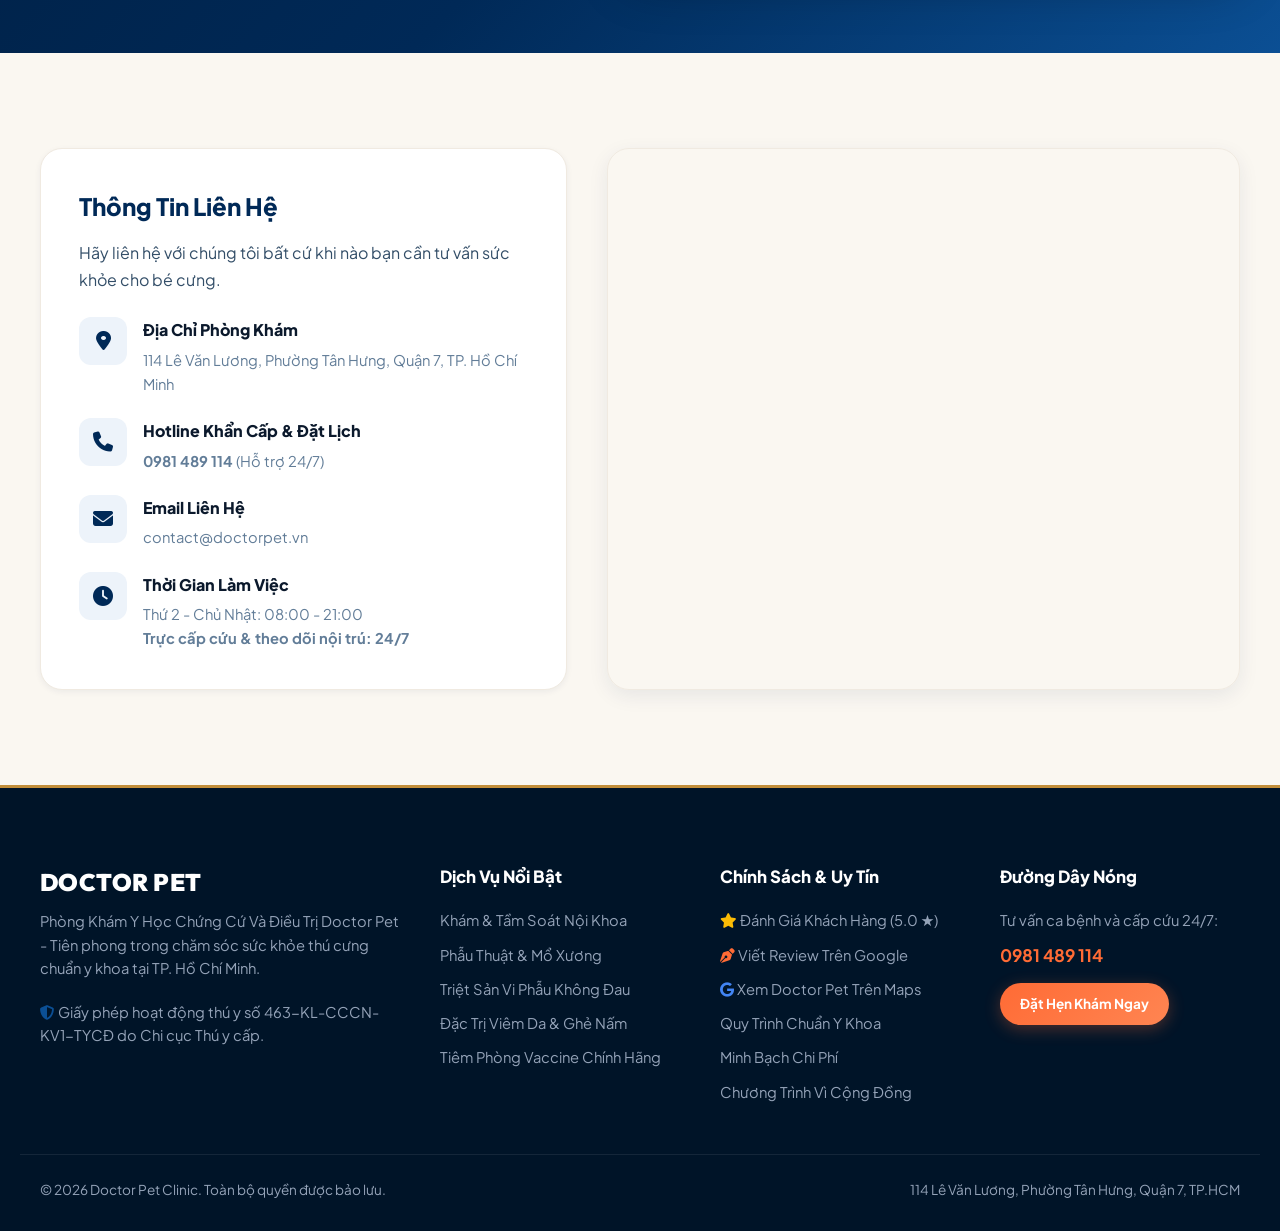
==== commit b6f983dd: "feat: nang cap cum 5 buoc kham chua benh sang trong, day du 5 buoc va thanh cam ket chuan y khoa" ====
--- a/index.html
+++ b/index.html
@@ -503,33 +503,90 @@
         <p class="section-subtitle">Quy trình khoa học giúp chẩn đoán chính xác, rút ngắn thời gian và tối ưu hiệu quả hồi phục cho thú cưng.</p>
       </div>
 
-      <div class="workflow-grid">
-        <div class="workflow-card">
-          <span class="step-number">01</span>
-          <div class="step-icon"><i class="fa-solid fa-clipboard-user"></i></div>
-          <h3 class="step-title">Tiếp Nhận & Đo Sinh Hiệu</h3>
-          <p class="step-desc">Ghi nhận triệu chứng, cân nặng, thân nhiệt, nhịp tim và tiền sử bệnh lý của bé.</p>
-        </div>
-
-        <div class="workflow-card">
-          <span class="step-number">02</span>
-          <div class="step-icon"><i class="fa-solid fa-x-ray"></i></div>
-          <h3 class="step-title">Cận Lâm Sàng & Xét Nghiệm</h3>
-          <p class="step-desc">Tiến hành siêu âm, chụp X-quang hoặc xét nghiệm sinh hóa theo chỉ định chuyên khoa.</p>
-        </div>
-
-        <div class="workflow-card">
-          <span class="step-number">03</span>
-          <div class="step-icon"><i class="fa-solid fa-file-invoice-dollar"></i></div>
-          <h3 class="step-title">Tư Vấn Phác Đồ & Chi Phí</h3>
-          <p class="step-desc">Bác sĩ phân tích chi tiết kết quả, giải thích lộ trình điều trị và thống nhất chi phí minh bạch.</p>
-        </div>
-
-        <div class="workflow-card">
-          <span class="step-number">04</span>
-          <div class="step-icon"><i class="fa-solid fa-heart-circle-bolt"></i></div>
-          <h3 class="step-title">Điều Trị & Chăm Sóc Hậu Mổ</h3>
-          <p class="step-desc">Thực hiện điều trị, dùng thuốc chính hãng, hướng dẫn theo dõi tại nhà hoặc nhập viện nội trú.</p>
+      <div class="workflow-timeline-wrapper">
+        <div class="workflow-grid">
+          <!-- Step 1 -->
+          <div class="workflow-card">
+            <div class="step-card-header">
+              <span class="step-badge">Bước 01</span>
+              <span class="step-number-ghost">01</span>
+            </div>
+            <div class="step-icon-wrap">
+              <div class="step-icon"><i class="fa-solid fa-clipboard-user"></i></div>
+            </div>
+            <h3 class="step-title">Tiếp Nhận & Đo Sinh Hiệu</h3>
+            <p class="step-desc">Khám sàng lọc ban đầu, đo huyết áp, nhịp tim, thân nhiệt và kiểm tra thể trạng chi tiết.</p>
+          </div>
+
+          <!-- Step 2 -->
+          <div class="workflow-card">
+            <div class="step-card-header">
+              <span class="step-badge">Bước 02</span>
+              <span class="step-number-ghost">02</span>
+            </div>
+            <div class="step-icon-wrap">
+              <div class="step-icon"><i class="fa-solid fa-microscope"></i></div>
+            </div>
+            <h3 class="step-title">Chẩn Đoán Cận Lâm Sàng</h3>
+            <p class="step-desc">Siêu âm Doppler màu, chụp X-quang kỹ thuật số hoặc xét nghiệm sinh hóa tự động trong 15 phút.</p>
+          </div>
+
+          <!-- Step 3 -->
+          <div class="workflow-card">
+            <div class="step-card-header">
+              <span class="step-badge">Bước 03</span>
+              <span class="step-number-ghost">03</span>
+            </div>
+            <div class="step-icon-wrap">
+              <div class="step-icon"><i class="fa-solid fa-file-invoice-dollar"></i></div>
+            </div>
+            <h3 class="step-title">Tư Vấn Phác Đồ & Chi Phí</h3>
+            <p class="step-desc">Bác sĩ phân tích kết quả, giải thích lộ trình điều trị và thống nhất chi phí minh bạch trước khi làm.</p>
+          </div>
+
+          <!-- Step 4 -->
+          <div class="workflow-card">
+            <div class="step-card-header">
+              <span class="step-badge">Bước 04</span>
+              <span class="step-number-ghost">04</span>
+            </div>
+            <div class="step-icon-wrap">
+              <div class="step-icon"><i class="fa-solid fa-heart-pulse"></i></div>
+            </div>
+            <h3 class="step-title">Điều Trị & Chăm Sóc Y Khoa</h3>
+            <p class="step-desc">Phẫu thuật vô trùng, điều trị theo dõi sát sinh hiệu, 100% thuốc & vaccine chính hãng rõ nguồn gốc.</p>
+          </div>
+
+          <!-- Step 5 -->
+          <div class="workflow-card">
+            <div class="step-card-header">
+              <span class="step-badge">Bước 05</span>
+              <span class="step-number-ghost">05</span>
+            </div>
+            <div class="step-icon-wrap">
+              <div class="step-icon"><i class="fa-solid fa-calendar-check"></i></div>
+            </div>
+            <h3 class="step-title">Tái Khám & Đồng Hành</h3>
+            <p class="step-desc">Bác sĩ theo dõi tốc độ hồi phục, tái khám định kỳ miễn phí và chủ động nhắc lịch chăm sóc sức khỏe.</p>
+          </div>
+        </div>
+
+        <!-- Trust bar below workflow -->
+        <div class="workflow-trust-bar">
+          <div class="trust-bar-item">
+            <i class="fa-solid fa-shield-check"></i>
+            <span><strong>100% Chuẩn Y Khoa:</strong> Dựa trên y học chứng cứ, không vẽ bệnh</span>
+          </div>
+          <div class="trust-bar-divider"></div>
+          <div class="trust-bar-item">
+            <i class="fa-solid fa-file-contract"></i>
+            <span><strong>Minh Bạch Chi Phí:</strong> Báo giá rõ ràng, không phụ thu bất ngờ</span>
+          </div>
+          <div class="trust-bar-divider"></div>
+          <div class="trust-bar-item">
+            <i class="fa-solid fa-user-doctor"></i>
+            <span><strong>Đồng Hành 24/7:</strong> Bác sĩ theo sát thể trạng bé xuyên suốt</span>
+          </div>
         </div>
       </div>
     </div>
--- a/assets/css/style.css
+++ b/assets/css/style.css
@@ -1098,72 +1098,274 @@
 }
 
 /* ==========================================================================
-   Workflow Steps
+   Workflow Steps - Premium 5-Step Medical Journey
    ========================================================================== */
 .workflow-section {
-  padding: 95px 0;
-  background: #FFFFFF;
+  padding: 100px 0;
+  background: linear-gradient(180deg, #FFFFFF 0%, #F8FAFC 50%, #FFFFFF 100%);
+  position: relative;
+  overflow: hidden;
+}
+
+.workflow-section::before {
+  content: '';
+  position: absolute;
+  top: 0;
+  left: 50%;
+  transform: translateX(-50%);
+  width: 1000px;
+  height: 400px;
+  background: radial-gradient(ellipse 60% 40% at 50% 0%, rgba(0, 41, 87, 0.05) 0%, transparent 80%);
+  pointer-events: none;
+}
+
+.workflow-timeline-wrapper {
+  position: relative;
+  margin-top: 25px;
 }
 
 .workflow-grid {
   display: grid;
-  grid-template-columns: repeat(4, 1fr);
-  gap: 24px;
+  grid-template-columns: repeat(5, 1fr);
+  gap: 18px;
   position: relative;
+  z-index: 2;
+}
+
+/* Connecting flow line across cards on desktop */
+@media (min-width: 992px) {
+  .workflow-grid::before {
+    content: '';
+    position: absolute;
+    top: 76px;
+    left: 8%;
+    right: 8%;
+    height: 2px;
+    background: repeating-linear-gradient(90deg, #002957 0, #002957 8px, transparent 8px, transparent 16px);
+    opacity: 0.18;
+    z-index: 0;
+  }
 }
 
 .workflow-card {
-  background: var(--color-sand-light);
-  padding: 34px 24px;
-  border-radius: var(--radius-md);
-  border: 1.5px solid var(--color-sand-dark);
-  box-shadow: var(--shadow-sm);
+  background: #FFFFFF;
+  padding: 28px 18px 30px 18px;
+  border-radius: 20px;
+  border: 1px solid rgba(0, 41, 87, 0.08);
+  box-shadow: 0 10px 30px -8px rgba(0, 41, 87, 0.06), 0 2px 6px rgba(0, 0, 0, 0.02);
   text-align: center;
   position: relative;
-  transition: var(--transition);
+  transition: all 0.35s cubic-bezier(0.16, 1, 0.3, 1);
+  display: flex;
+  flex-direction: column;
+  align-items: center;
+  z-index: 1;
+  overflow: hidden;
+}
+
+/* Top accent bar */
+.workflow-card::before {
+  content: '';
+  position: absolute;
+  top: 0;
+  left: 0;
+  right: 0;
+  height: 4px;
+  background: linear-gradient(90deg, #002957 0%, #007791 50%, #F59E0B 100%);
+  opacity: 0;
+  transition: opacity 0.35s ease;
 }
 
 .workflow-card:hover {
-  transform: translateY(-5px);
-  box-shadow: var(--shadow-md);
-  border-color: var(--color-primary-light);
-  background: #FFFFFF;
-}
-
-.step-number {
-  position: absolute;
-  top: 14px;
-  right: 18px;
+  transform: translateY(-8px);
+  box-shadow: 0 20px 45px -10px rgba(0, 41, 87, 0.16), 0 4px 12px rgba(0, 0, 0, 0.04);
+  border-color: rgba(0, 41, 87, 0.25);
+}
+
+.workflow-card:hover::before {
+  opacity: 1;
+}
+
+.step-card-header {
+  width: 100%;
+  display: flex;
+  align-items: center;
+  justify-content: space-between;
+  margin-bottom: 16px;
+  position: relative;
+}
+
+.step-badge {
+  display: inline-flex;
+  align-items: center;
+  gap: 4px;
+  background: rgba(0, 41, 87, 0.06);
+  color: #002957;
+  font-size: 0.72rem;
+  font-weight: 800;
+  letter-spacing: 0.5px;
+  text-transform: uppercase;
+  padding: 4px 10px;
+  border-radius: 100px;
+  transition: all 0.3s ease;
+}
+
+.workflow-card:hover .step-badge {
+  background: #002957;
+  color: #FFFFFF;
+}
+
+.step-number-ghost {
   font-family: var(--font-heading);
-  font-size: 1.6rem;
+  font-size: 1.4rem;
   font-weight: 900;
-  color: var(--color-sand-deep);
+  color: #E2E8F0;
+  transition: all 0.3s ease;
+  line-height: 1;
+}
+
+.workflow-card:hover .step-number-ghost {
+  color: #CBD5E1;
+  transform: scale(1.1);
+}
+
+.step-icon-wrap {
+  width: 76px;
+  height: 76px;
+  border-radius: 50%;
+  background: linear-gradient(135deg, rgba(0, 41, 87, 0.04) 0%, rgba(0, 119, 145, 0.1) 100%);
+  padding: 8px;
+  margin-bottom: 20px;
+  display: flex;
+  align-items: center;
+  justify-content: center;
+  transition: all 0.35s ease;
 }
 
 .step-icon {
-  width: 64px;
-  height: 64px;
+  width: 100%;
+  height: 100%;
   border-radius: 50%;
   background: #FFFFFF;
-  color: var(--color-primary);
-  margin: 0 auto 18px auto;
+  color: #002957;
   display: flex;
   align-items: center;
   justify-content: center;
-  font-size: 1.5rem;
-  box-shadow: var(--shadow-sm);
+  font-size: 1.45rem;
+  box-shadow: 0 4px 12px rgba(0, 41, 87, 0.08);
+  transition: all 0.35s ease;
+}
+
+.workflow-card:hover .step-icon-wrap {
+  transform: scale(1.08);
+  background: linear-gradient(135deg, rgba(0, 41, 87, 0.15) 0%, rgba(245, 158, 11, 0.25) 100%);
+}
+
+.workflow-card:hover .step-icon {
+  background: #002957;
+  color: #FFFFFF;
+  box-shadow: 0 8px 20px rgba(0, 41, 87, 0.25);
 }
 
 .step-title {
-  font-size: 1.15rem;
+  font-size: 1.05rem;
   font-weight: 800;
-  color: var(--color-primary);
-  margin-bottom: 8px;
+  color: #002957;
+  margin-bottom: 10px;
+  line-height: 1.35;
+  min-height: 44px;
+  display: flex;
+  align-items: center;
+  justify-content: center;
 }
 
 .step-desc {
-  font-size: 0.88rem;
-  color: var(--color-text-muted);
+  font-size: 0.84rem;
+  color: #64748B;
+  line-height: 1.55;
+  margin: 0;
+}
+
+/* Trust Bar below Workflow */
+.workflow-trust-bar {
+  margin-top: 45px;
+  background: #FFFFFF;
+  border: 1px solid #E2E8F0;
+  border-radius: 16px;
+  padding: 18px 30px;
+  display: flex;
+  align-items: center;
+  justify-content: space-around;
+  box-shadow: 0 10px 25px -5px rgba(0, 41, 87, 0.05);
+  flex-wrap: wrap;
+  gap: 16px;
+}
+
+.trust-bar-item {
+  display: flex;
+  align-items: center;
+  gap: 12px;
+  font-size: 0.9rem;
+  color: #334155;
+}
+
+.trust-bar-item i {
+  color: #10B981;
+  font-size: 1.25rem;
+  flex-shrink: 0;
+}
+
+.trust-bar-item strong {
+  color: #002957;
+}
+
+.trust-bar-divider {
+  width: 1px;
+  height: 24px;
+  background: #E2E8F0;
+}
+
+@media (max-width: 1100px) {
+  .workflow-grid {
+    grid-template-columns: repeat(3, 1fr);
+  }
+  .workflow-grid::before {
+    display: none;
+  }
+}
+
+@media (max-width: 768px) {
+  .workflow-grid {
+    grid-template-columns: 1fr;
+    gap: 16px;
+  }
+  .workflow-card {
+    text-align: left;
+    align-items: flex-start;
+    padding: 22px 20px;
+  }
+  .step-card-header {
+    margin-bottom: 12px;
+  }
+  .step-icon-wrap {
+    margin-bottom: 14px;
+  }
+  .step-title {
+    min-height: auto;
+    justify-content: flex-start;
+    text-align: left;
+  }
+  .step-desc {
+    text-align: left;
+  }
+  .workflow-trust-bar {
+    flex-direction: column;
+    align-items: flex-start;
+    padding: 20px;
+  }
+  .trust-bar-divider {
+    display: none;
+  }
 }
 
 /* ==========================================================================
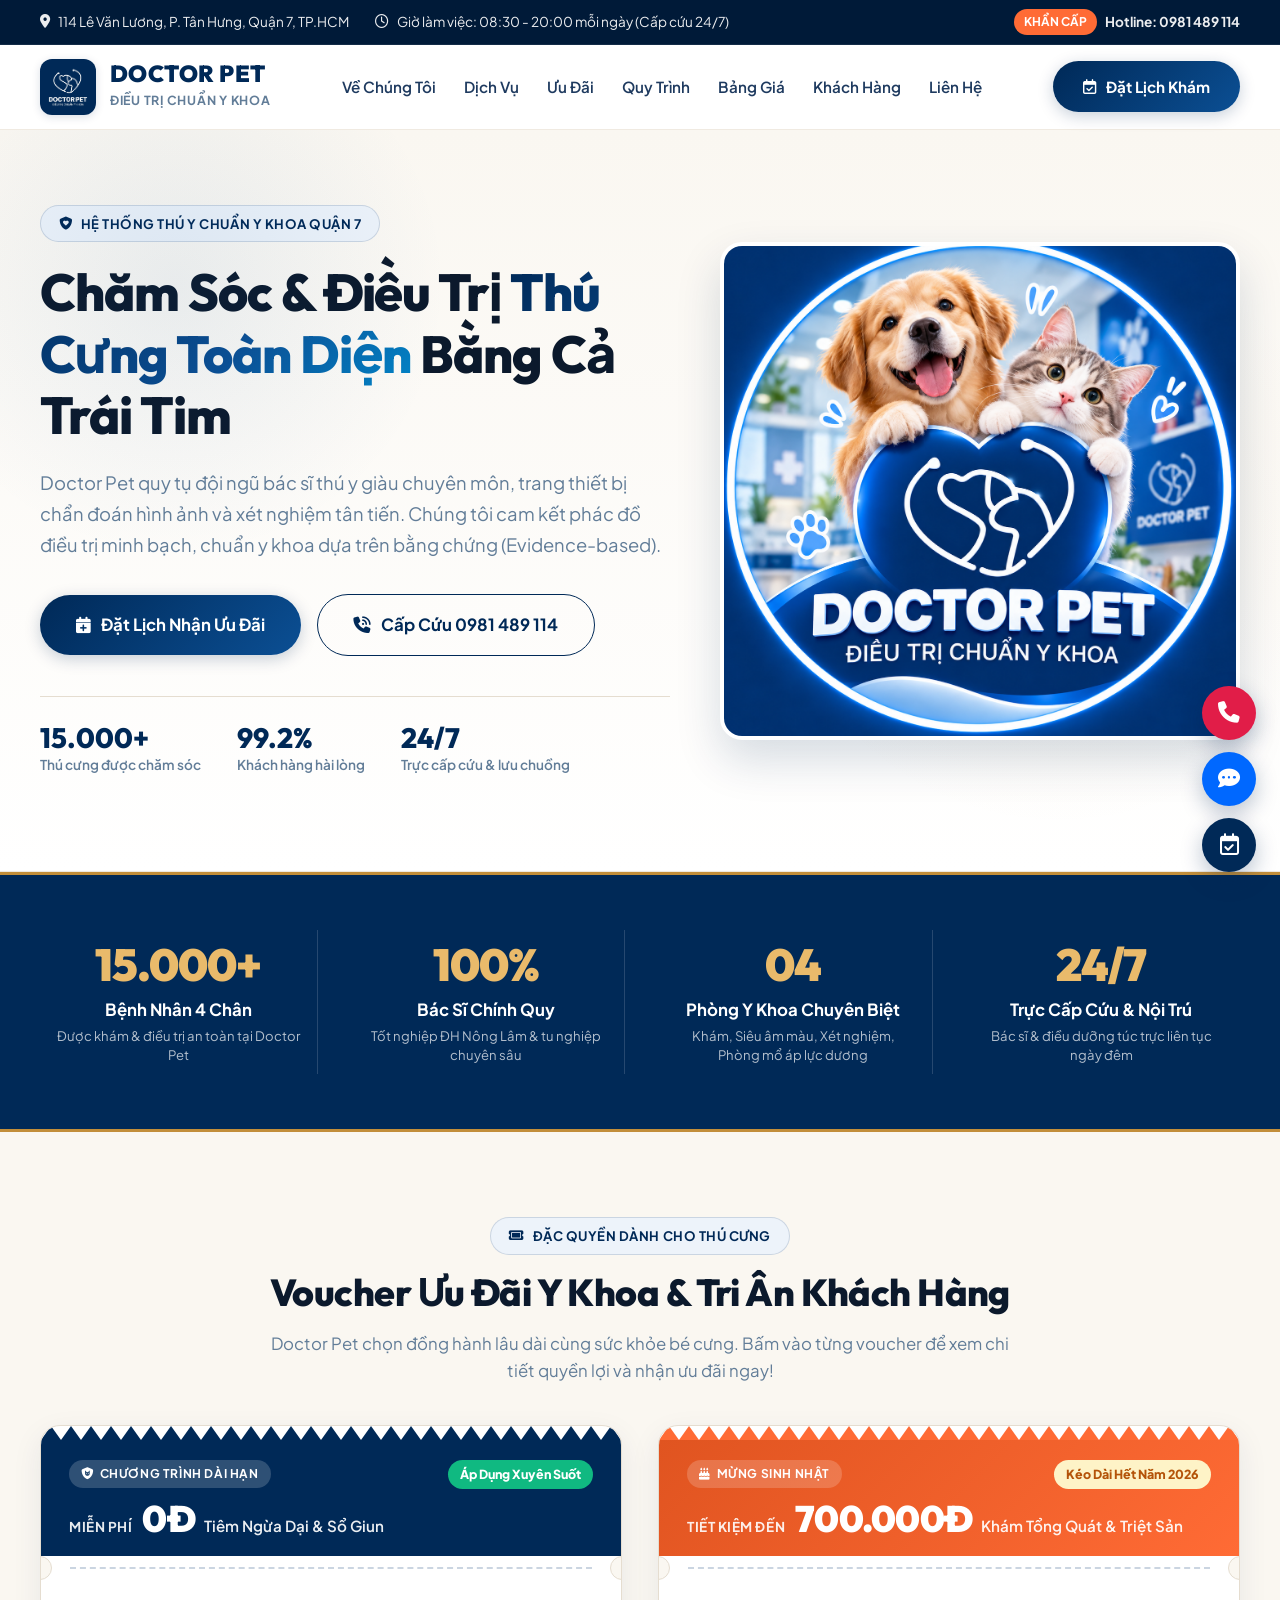
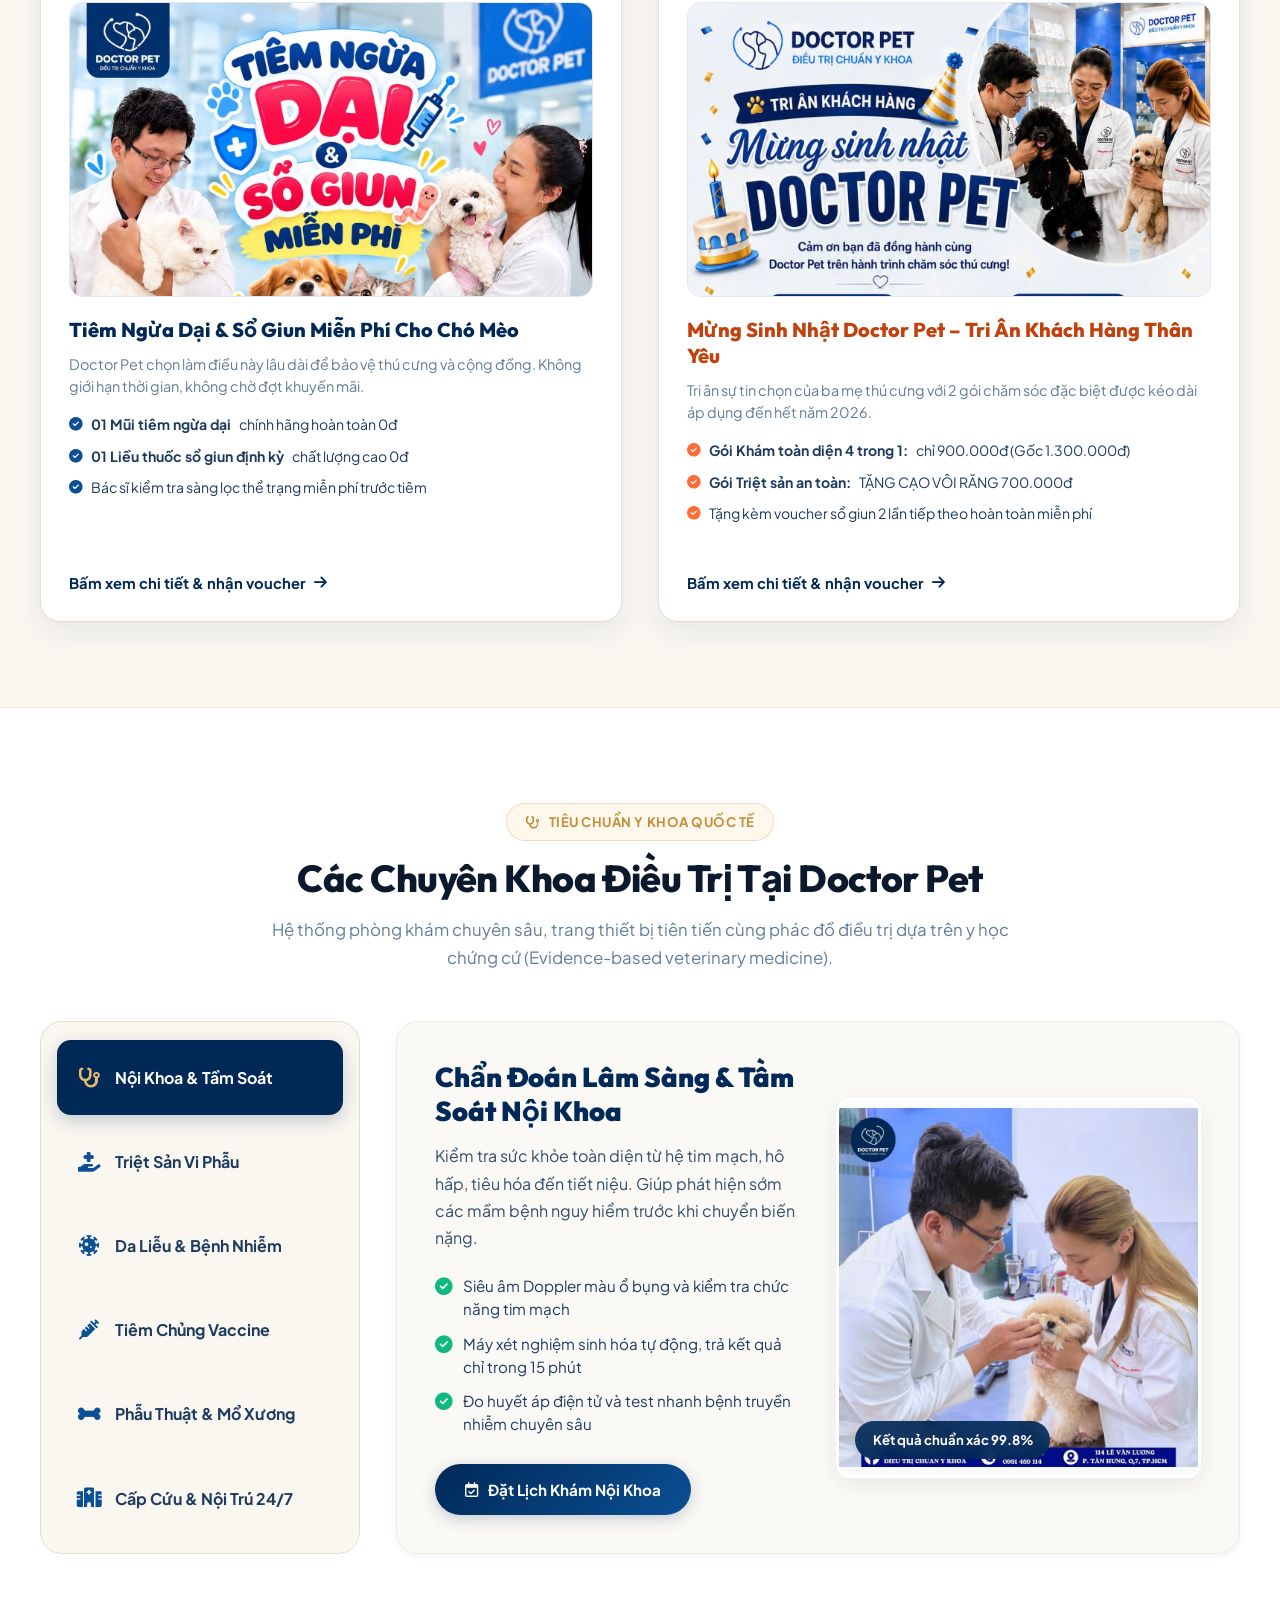
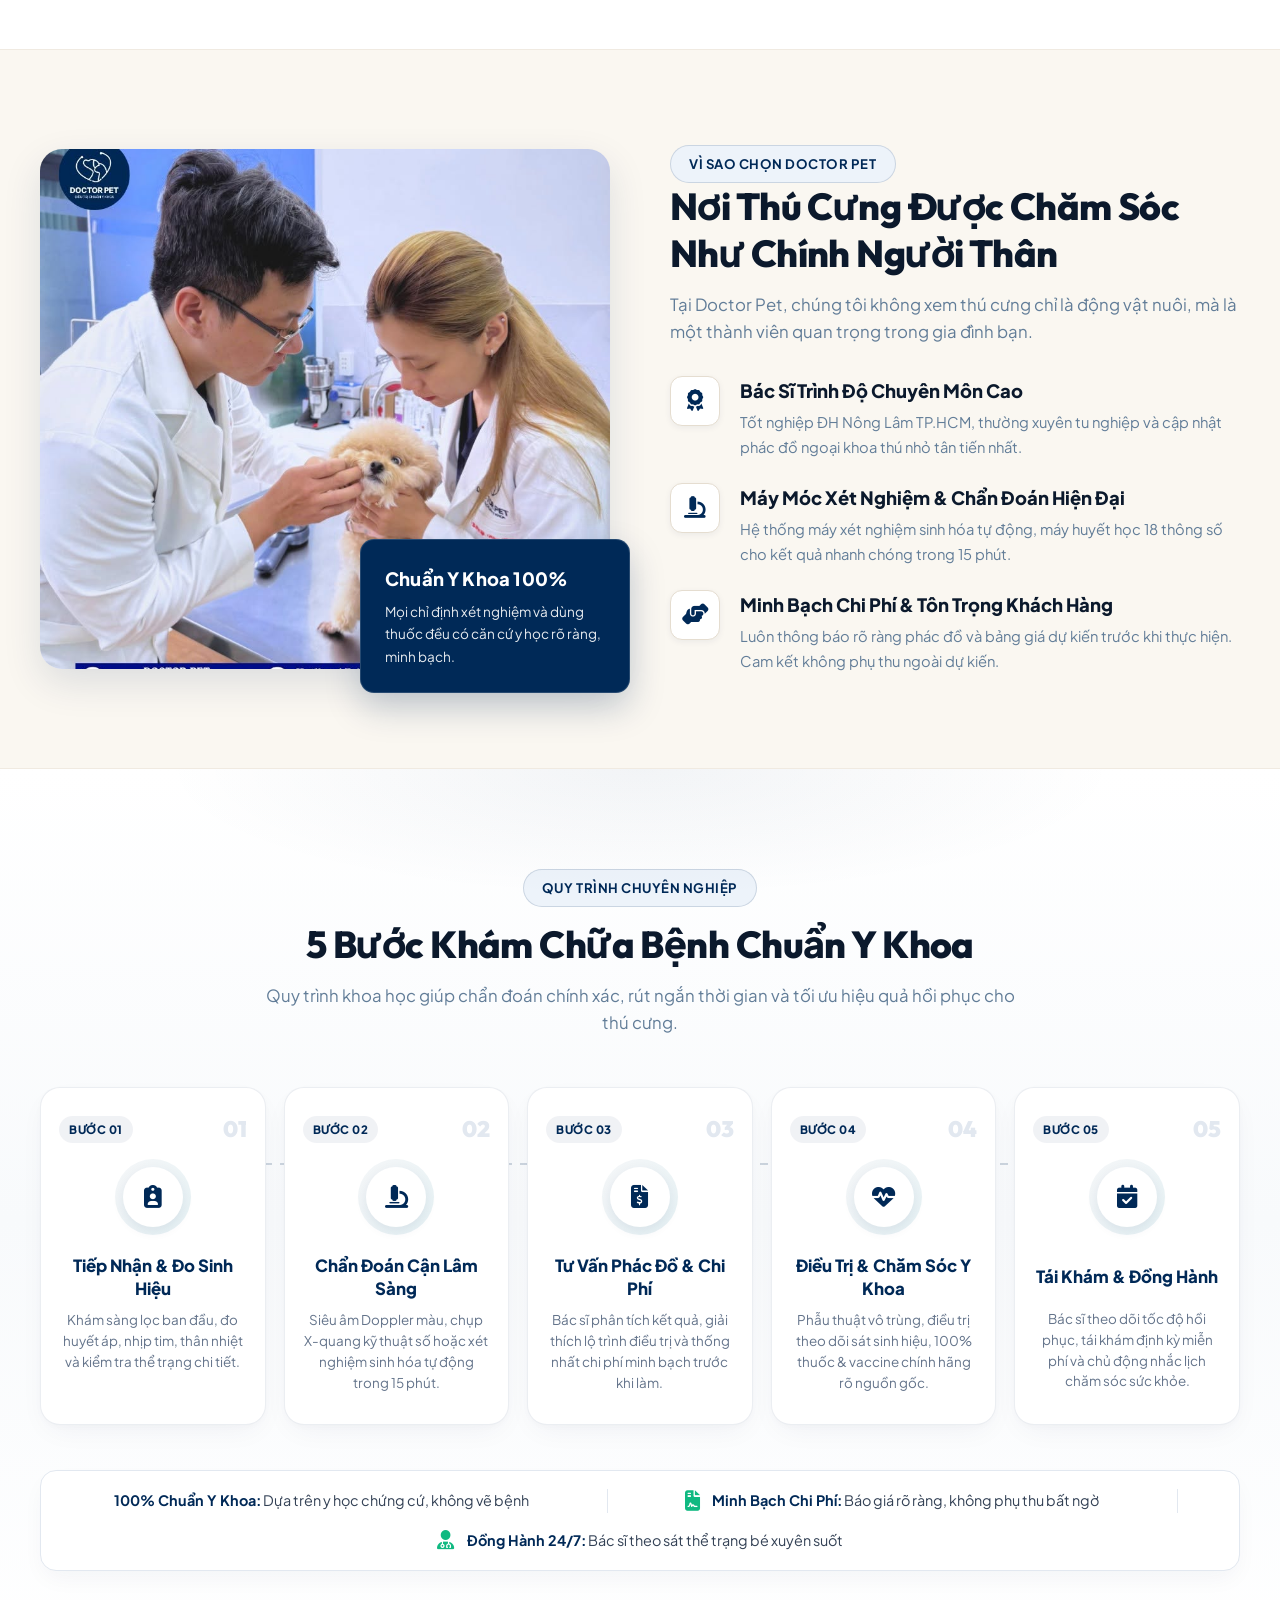
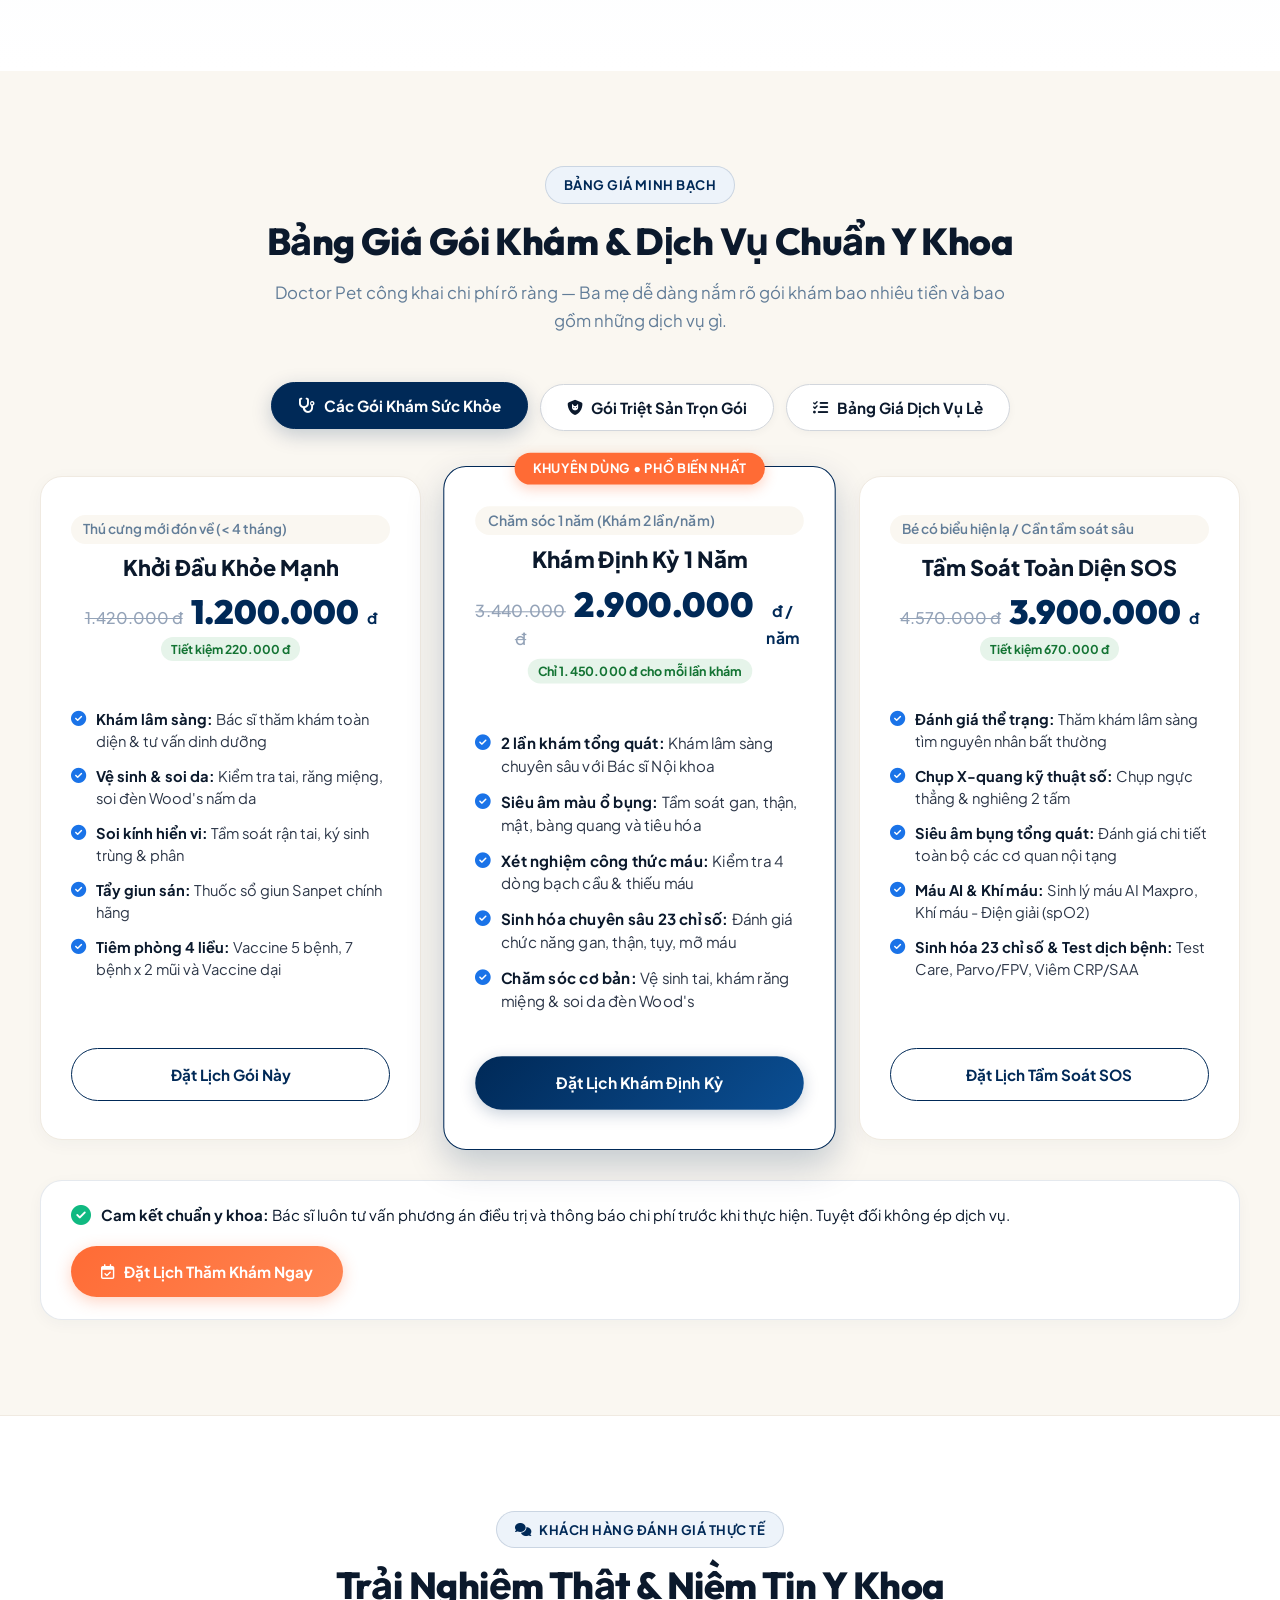
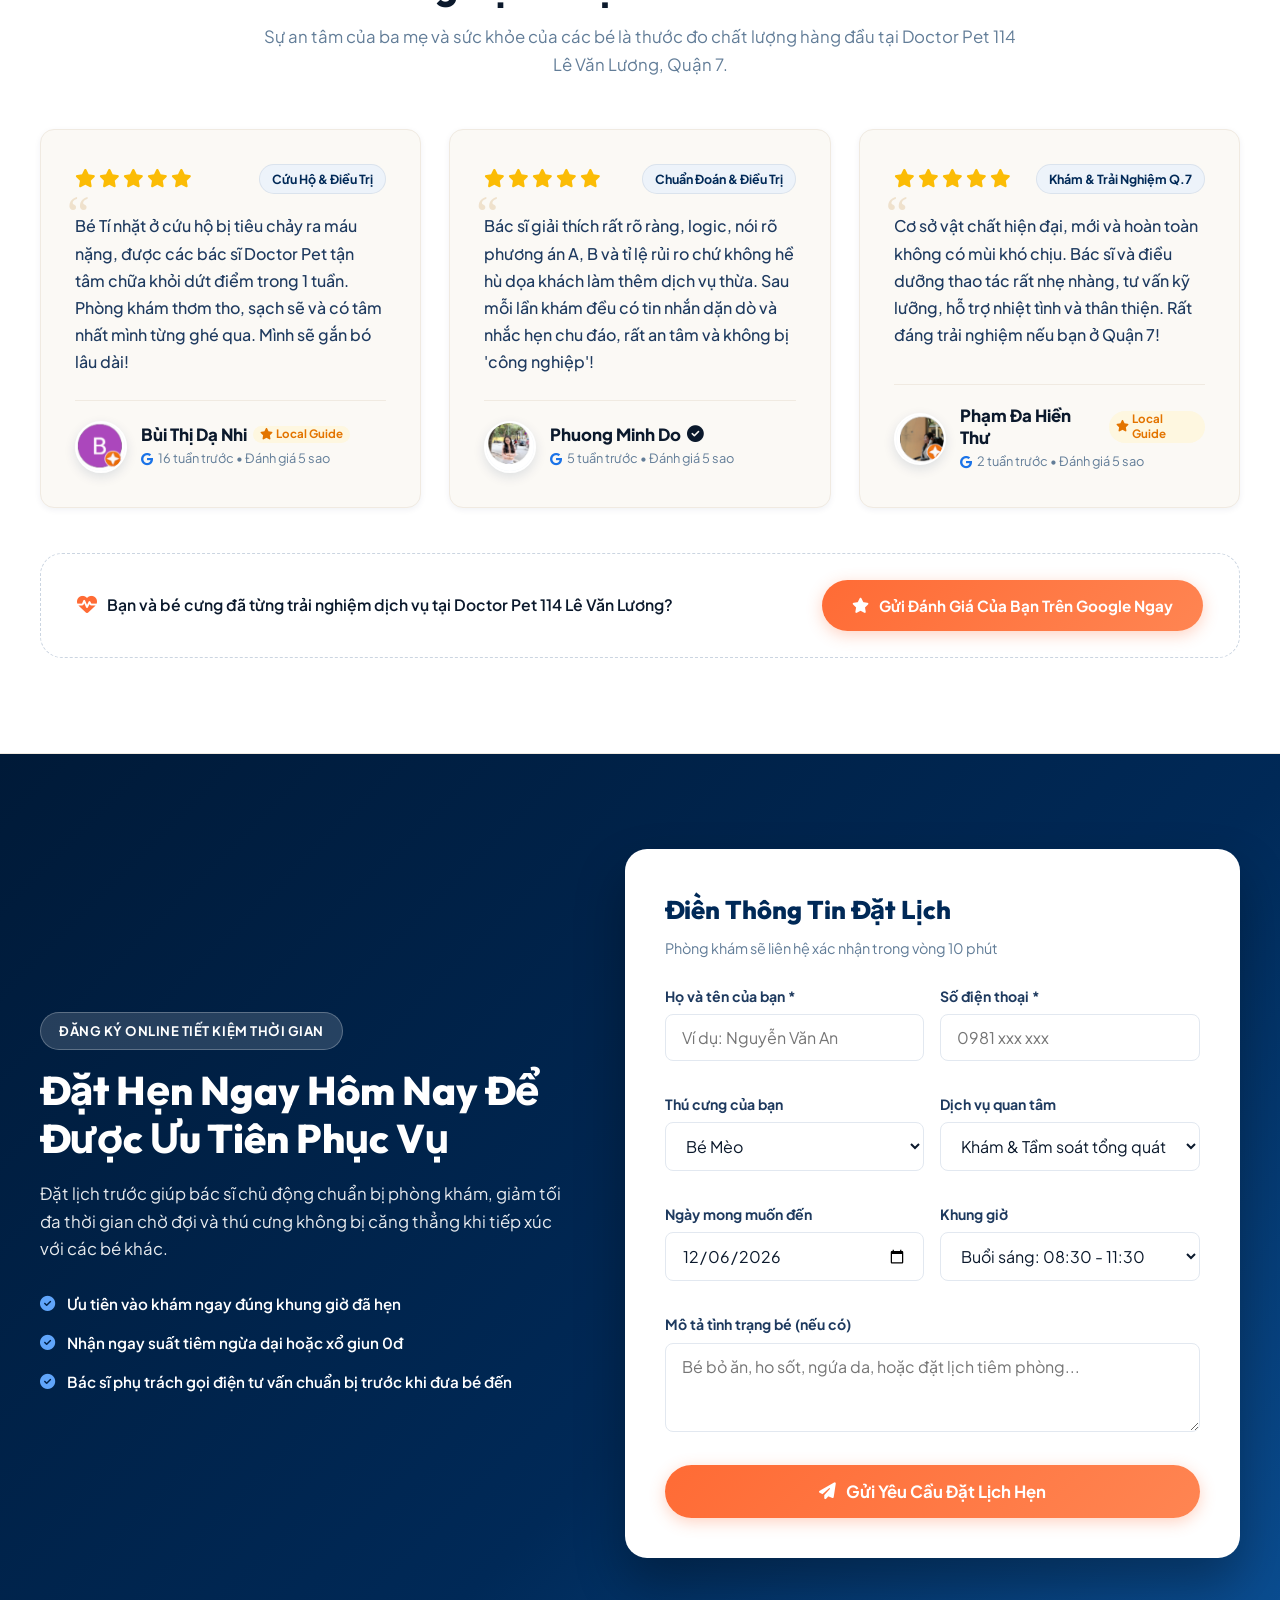
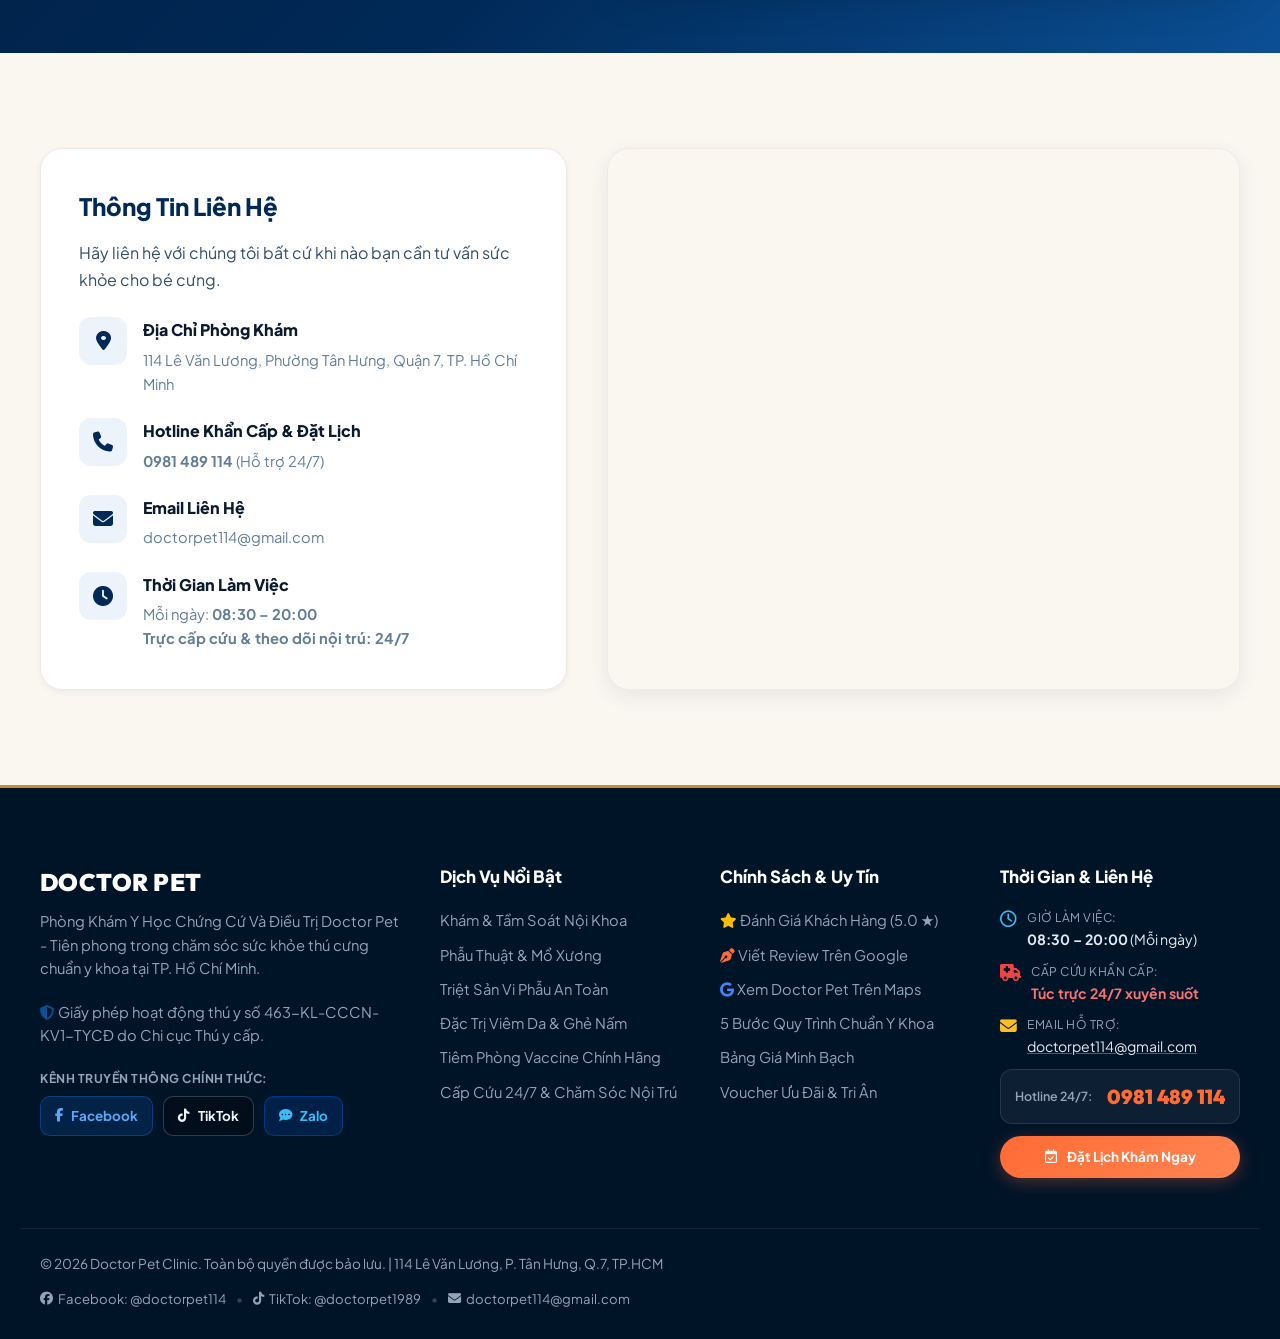
==== commit 6b2085e5: "feat: gan kenh tiktok, facebook, email va cap nhat gio lam viec 8h30-20h len footer va toan trang" ====
--- a/index.html
+++ b/index.html
@@ -39,7 +39,7 @@
         </div>
         <div class="top-bar-item">
           <i class="fa-regular fa-clock"></i>
-          <span>Mở cửa: 08:00 - 21:00 (Cấp cứu trực 24/7)</span>
+          <span>Giờ làm việc: 08:30 - 20:00 mỗi ngày (Cấp cứu 24/7)</span>
         </div>
       </div>
       <div class="top-bar-item">
@@ -1152,14 +1152,14 @@
             <div class="contact-icon"><i class="fa-solid fa-envelope"></i></div>
             <div class="contact-text">
               <h5>Email Liên Hệ</h5>
-              <p><a href="mailto:contact@doctorpet.vn">contact@doctorpet.vn</a></p>
+              <p><a href="mailto:doctorpet114@gmail.com">doctorpet114@gmail.com</a></p>
             </div>
           </div>
           <div class="contact-item">
             <div class="contact-icon"><i class="fa-solid fa-clock"></i></div>
             <div class="contact-text">
               <h5>Thời Gian Làm Việc</h5>
-              <p>Thứ 2 - Chủ Nhật: 08:00 - 21:00<br><strong>Trực cấp cứu & theo dõi nội trú: 24/7</strong></p>
+              <p>Mỗi ngày: <strong>08:30 – 20:00</strong><br><strong>Trực cấp cứu & theo dõi nội trú: 24/7</strong></p>
             </div>
           </div>
         </div>
@@ -1185,6 +1185,25 @@
         <h3>DOCTOR PET</h3>
         <p>Phòng Khám Y Học Chứng Cứ Và Điều Trị Doctor Pet - Tiên phong trong chăm sóc sức khỏe thú cưng chuẩn y khoa tại TP. Hồ Chí Minh.</p>
         <p><i class="fa-solid fa-shield-halved" style="color: var(--color-primary-light);"></i> Giấy phép hoạt động thú y số 463-KL-CCCN-KV1-TYCĐ do Chi cục Thú y cấp.</p>
+        
+        <!-- Social Channels -->
+        <div class="footer-social-wrap">
+          <span class="social-label">Kênh Truyền Thông Chính Thức:</span>
+          <div class="footer-social-btns">
+            <a href="https://www.facebook.com/doctorpet114" target="_blank" rel="noopener noreferrer" class="footer-social-btn btn-fb" title="Facebook Doctor Pet">
+              <i class="fa-brands fa-facebook-f"></i>
+              <span>Facebook</span>
+            </a>
+            <a href="https://www.tiktok.com/@doctorpet1989" target="_blank" rel="noopener noreferrer" class="footer-social-btn btn-tt" title="TikTok Doctor Pet">
+              <i class="fa-brands fa-tiktok"></i>
+              <span>TikTok</span>
+            </a>
+            <a href="https://zalo.me/0981489114" target="_blank" rel="noopener noreferrer" class="footer-social-btn btn-zalo" title="Zalo Doctor Pet">
+              <i class="fa-solid fa-comment-dots"></i>
+              <span>Zalo</span>
+            </a>
+          </div>
+        </div>
       </div>
 
       <div class="footer-col">
@@ -1192,9 +1211,10 @@
         <ul class="footer-links">
           <li><a href="#services">Khám & Tầm Soát Nội Khoa</a></li>
           <li><a href="#services">Phẫu Thuật & Mổ Xương</a></li>
-          <li><a href="#services">Triệt Sản Vi Phẫu Không Đau</a></li>
+          <li><a href="#services">Triệt Sản Vi Phẫu An Toàn</a></li>
           <li><a href="#services">Đặc Trị Viêm Da & Ghẻ Nấm</a></li>
           <li><a href="#services">Tiêm Phòng Vaccine Chính Hãng</a></li>
+          <li><a href="#services">Cấp Cứu 24/7 & Chăm Sóc Nội Trú</a></li>
         </ul>
       </div>
 
@@ -1204,25 +1224,58 @@
           <li><a href="#reviews"><i class="fa-solid fa-star" style="color: #FBBC05;"></i> Đánh Giá Khách Hàng (5.0 ★)</a></li>
           <li><a href="https://g.page/r/CaGA87iyE3yGEAE/review" target="_blank" rel="noopener noreferrer"><i class="fa-solid fa-pen-nib" style="color: var(--color-secondary);"></i> Viết Review Trên Google</a></li>
           <li><a href="https://g.page/r/CaGA87iyE3yGEAE" target="_blank" rel="noopener noreferrer"><i class="fa-brands fa-google" style="color: #4285F4;"></i> Xem Doctor Pet Trên Maps</a></li>
-          <li><a href="#workflow">Quy Trình Chuẩn Y Khoa</a></li>
-          <li><a href="#pricing">Minh Bạch Chi Phí</a></li>
-          <li><a href="#promotions">Chương Trình Vì Cộng Đồng</a></li>
+          <li><a href="#workflow">5 Bước Quy Trình Chuẩn Y Khoa</a></li>
+          <li><a href="#pricing">Bảng Giá Minh Bạch</a></li>
+          <li><a href="#promotions">Voucher Ưu Đãi & Tri Ân</a></li>
         </ul>
       </div>
 
       <div class="footer-col">
-        <h4>Đường Dây Nóng</h4>
-        <p>Tư vấn ca bệnh và cấp cứu 24/7:</p>
-        <h3 style="color: var(--color-secondary); margin: 8px 0 14px 0;">0981 489 114</h3>
-        <a href="#booking" class="btn btn-secondary" style="font-size: 0.85rem; padding: 10px 20px;">
-          Đặt Hẹn Khám Ngay
+        <h4>Thời Gian & Liên Hệ</h4>
+        <div class="footer-info-block">
+          <div class="footer-info-row">
+            <i class="fa-regular fa-clock" style="color: #38BDF8;"></i>
+            <div>
+              <span class="info-label">Giờ làm việc:</span>
+              <p class="info-val"><strong>08:30 – 20:00</strong> (Mỗi ngày)</p>
+            </div>
+          </div>
+          <div class="footer-info-row">
+            <i class="fa-solid fa-truck-medical" style="color: #EF4444;"></i>
+            <div>
+              <span class="info-label">Cấp cứu khẩn cấp:</span>
+              <p class="info-val"><strong style="color: #F87171;">Túc trực 24/7 xuyên suốt</strong></p>
+            </div>
+          </div>
+          <div class="footer-info-row">
+            <i class="fa-solid fa-envelope" style="color: #FBBF24;"></i>
+            <div>
+              <span class="info-label">Email hỗ trợ:</span>
+              <p class="info-val"><a href="mailto:doctorpet114@gmail.com">doctorpet114@gmail.com</a></p>
+            </div>
+          </div>
+        </div>
+        <div class="footer-hotline-box">
+          <span class="hotline-tag">Hotline 24/7:</span>
+          <a href="tel:0981489114" class="hotline-num">0981 489 114</a>
+        </div>
+        <a href="#booking" class="btn btn-secondary" style="font-size: 0.85rem; padding: 10px 18px; width: 100%; text-align: center; margin-top: 6px;">
+          <i class="fa-regular fa-calendar-check"></i> Đặt Lịch Khám Ngay
         </a>
       </div>
     </div>
 
     <div class="container footer-bottom">
-      <p>&copy; 2026 Doctor Pet Clinic. Toàn bộ quyền được bảo lưu.</p>
-      <p>114 Lê Văn Lương, Phường Tân Hưng, Quận 7, TP.HCM</p>
+      <div class="footer-bottom-content">
+        <p>&copy; 2026 Doctor Pet Clinic. Toàn bộ quyền được bảo lưu. | 114 Lê Văn Lương, P. Tân Hưng, Q.7, TP.HCM</p>
+        <div class="footer-bottom-social-links">
+          <a href="https://www.facebook.com/doctorpet114" target="_blank" rel="noopener noreferrer"><i class="fa-brands fa-facebook"></i> Facebook: @doctorpet114</a>
+          <span class="sep">•</span>
+          <a href="https://www.tiktok.com/@doctorpet1989" target="_blank" rel="noopener noreferrer"><i class="fa-brands fa-tiktok"></i> TikTok: @doctorpet1989</a>
+          <span class="sep">•</span>
+          <a href="mailto:doctorpet114@gmail.com"><i class="fa-solid fa-envelope"></i> doctorpet114@gmail.com</a>
+        </div>
+      </div>
     </div>
   </footer>
 
--- a/assets/css/style.css
+++ b/assets/css/style.css
@@ -2448,10 +2448,189 @@
 .footer-bottom {
   border-top: 1px solid rgba(255, 255, 255, 0.08);
   padding-top: 24px;
-  display: flex;
+  font-size: 0.85rem;
+}
+
+/* Footer Social Buttons */
+.footer-social-wrap {
+  margin-top: 18px;
+}
+
+.social-label {
+  display: block;
+  font-size: 0.76rem;
+  color: #94A3B8;
+  margin-bottom: 8px;
+  font-weight: 700;
+  text-transform: uppercase;
+  letter-spacing: 0.5px;
+}
+
+.footer-social-btns {
+  display: flex;
+  gap: 10px;
+  flex-wrap: wrap;
+}
+
+.footer-social-btn {
+  display: inline-flex;
+  align-items: center;
+  gap: 8px;
+  padding: 8px 14px;
+  border-radius: 10px;
+  font-size: 0.84rem;
+  font-weight: 700;
+  text-decoration: none;
+  transition: all 0.25s ease;
+  border: 1px solid rgba(255, 255, 255, 0.12);
+}
+
+.footer-social-btn.btn-fb {
+  background: rgba(24, 119, 242, 0.15);
+  color: #60A5FA;
+  border-color: rgba(24, 119, 242, 0.35);
+}
+
+.footer-social-btn.btn-fb:hover {
+  background: #1877F2;
+  color: #FFFFFF;
+  border-color: #1877F2;
+  transform: translateY(-2px);
+  box-shadow: 0 6px 16px rgba(24, 119, 242, 0.4);
+}
+
+.footer-social-btn.btn-tt {
+  background: rgba(0, 0, 0, 0.35);
+  color: #F1F5F9;
+  border-color: rgba(255, 255, 255, 0.2);
+}
+
+.footer-social-btn.btn-tt:hover {
+  background: #000000;
+  color: #00F2FE;
+  border-color: #FE2C55;
+  transform: translateY(-2px);
+  box-shadow: 0 6px 16px rgba(254, 44, 85, 0.3);
+}
+
+.footer-social-btn.btn-zalo {
+  background: rgba(0, 104, 255, 0.15);
+  color: #38BDF8;
+  border-color: rgba(0, 104, 255, 0.35);
+}
+
+.footer-social-btn.btn-zalo:hover {
+  background: #0068FF;
+  color: #FFFFFF;
+  border-color: #0068FF;
+  transform: translateY(-2px);
+  box-shadow: 0 6px 16px rgba(0, 104, 255, 0.4);
+}
+
+/* Footer Info Blocks (Hours & Contact) */
+.footer-info-block {
+  display: flex;
+  flex-direction: column;
+  gap: 12px;
+  margin-bottom: 12px;
+}
+
+.footer-info-row {
+  display: flex;
+  align-items: flex-start;
+  gap: 10px;
+}
+
+.footer-info-row i {
+  font-size: 1.05rem;
+  margin-top: 3px;
+  flex-shrink: 0;
+}
+
+.info-label {
+  display: block;
+  font-size: 0.75rem;
+  color: #94A3B8;
+  text-transform: uppercase;
+  letter-spacing: 0.5px;
+}
+
+.info-val {
+  margin: 2px 0 0 0;
+  color: #E2E8F0;
+  font-size: 0.88rem;
+  line-height: 1.4;
+}
+
+.info-val a {
+  color: #E2E8F0;
+  text-decoration: underline;
+  text-decoration-color: rgba(255, 255, 255, 0.3);
+}
+
+.info-val a:hover {
+  color: var(--color-gold);
+}
+
+.footer-hotline-box {
+  background: rgba(255, 255, 255, 0.05);
+  border: 1px solid rgba(255, 255, 255, 0.1);
+  border-radius: 12px;
+  padding: 10px 14px;
+  margin-bottom: 6px;
+  display: flex;
+  align-items: center;
   justify-content: space-between;
-  align-items: center;
-  font-size: 0.85rem;
+}
+
+.hotline-tag {
+  font-size: 0.78rem;
+  color: #94A3B8;
+  font-weight: 600;
+}
+
+.hotline-num {
+  font-family: var(--font-heading);
+  font-size: 1.25rem;
+  font-weight: 900;
+  color: var(--color-secondary);
+  text-decoration: none;
+}
+
+.hotline-num:hover {
+  color: var(--color-gold);
+}
+
+.footer-bottom-content {
+  width: 100%;
+  display: flex;
+  align-items: center;
+  justify-content: space-between;
+  flex-wrap: wrap;
+  gap: 12px;
+}
+
+.footer-bottom-social-links {
+  display: flex;
+  align-items: center;
+  gap: 10px;
+  font-size: 0.82rem;
+}
+
+.footer-bottom-social-links a {
+  color: #94A3B8;
+  text-decoration: none;
+  display: inline-flex;
+  align-items: center;
+  gap: 5px;
+}
+
+.footer-bottom-social-links a:hover {
+  color: var(--color-gold);
+}
+
+.footer-bottom-social-links .sep {
+  color: rgba(255, 255, 255, 0.2);
 }
 
 /* ==========================================================================
